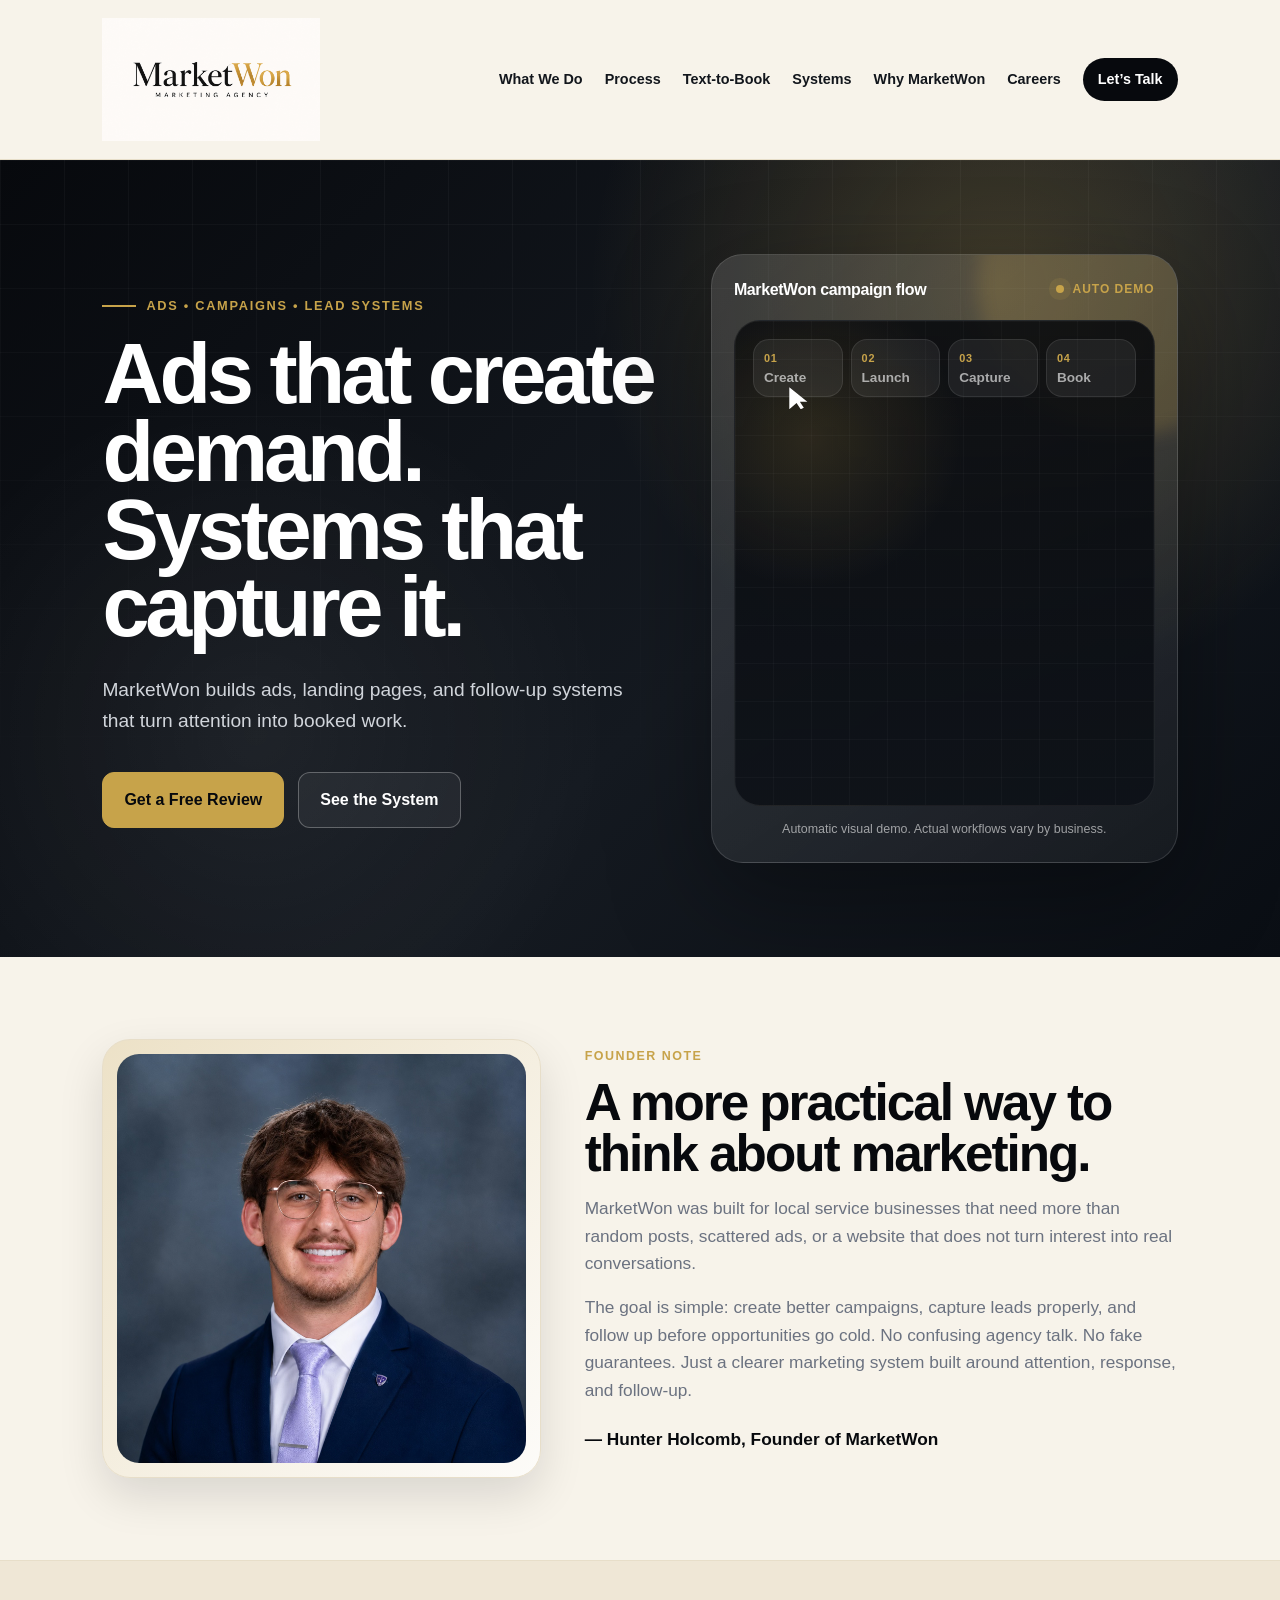
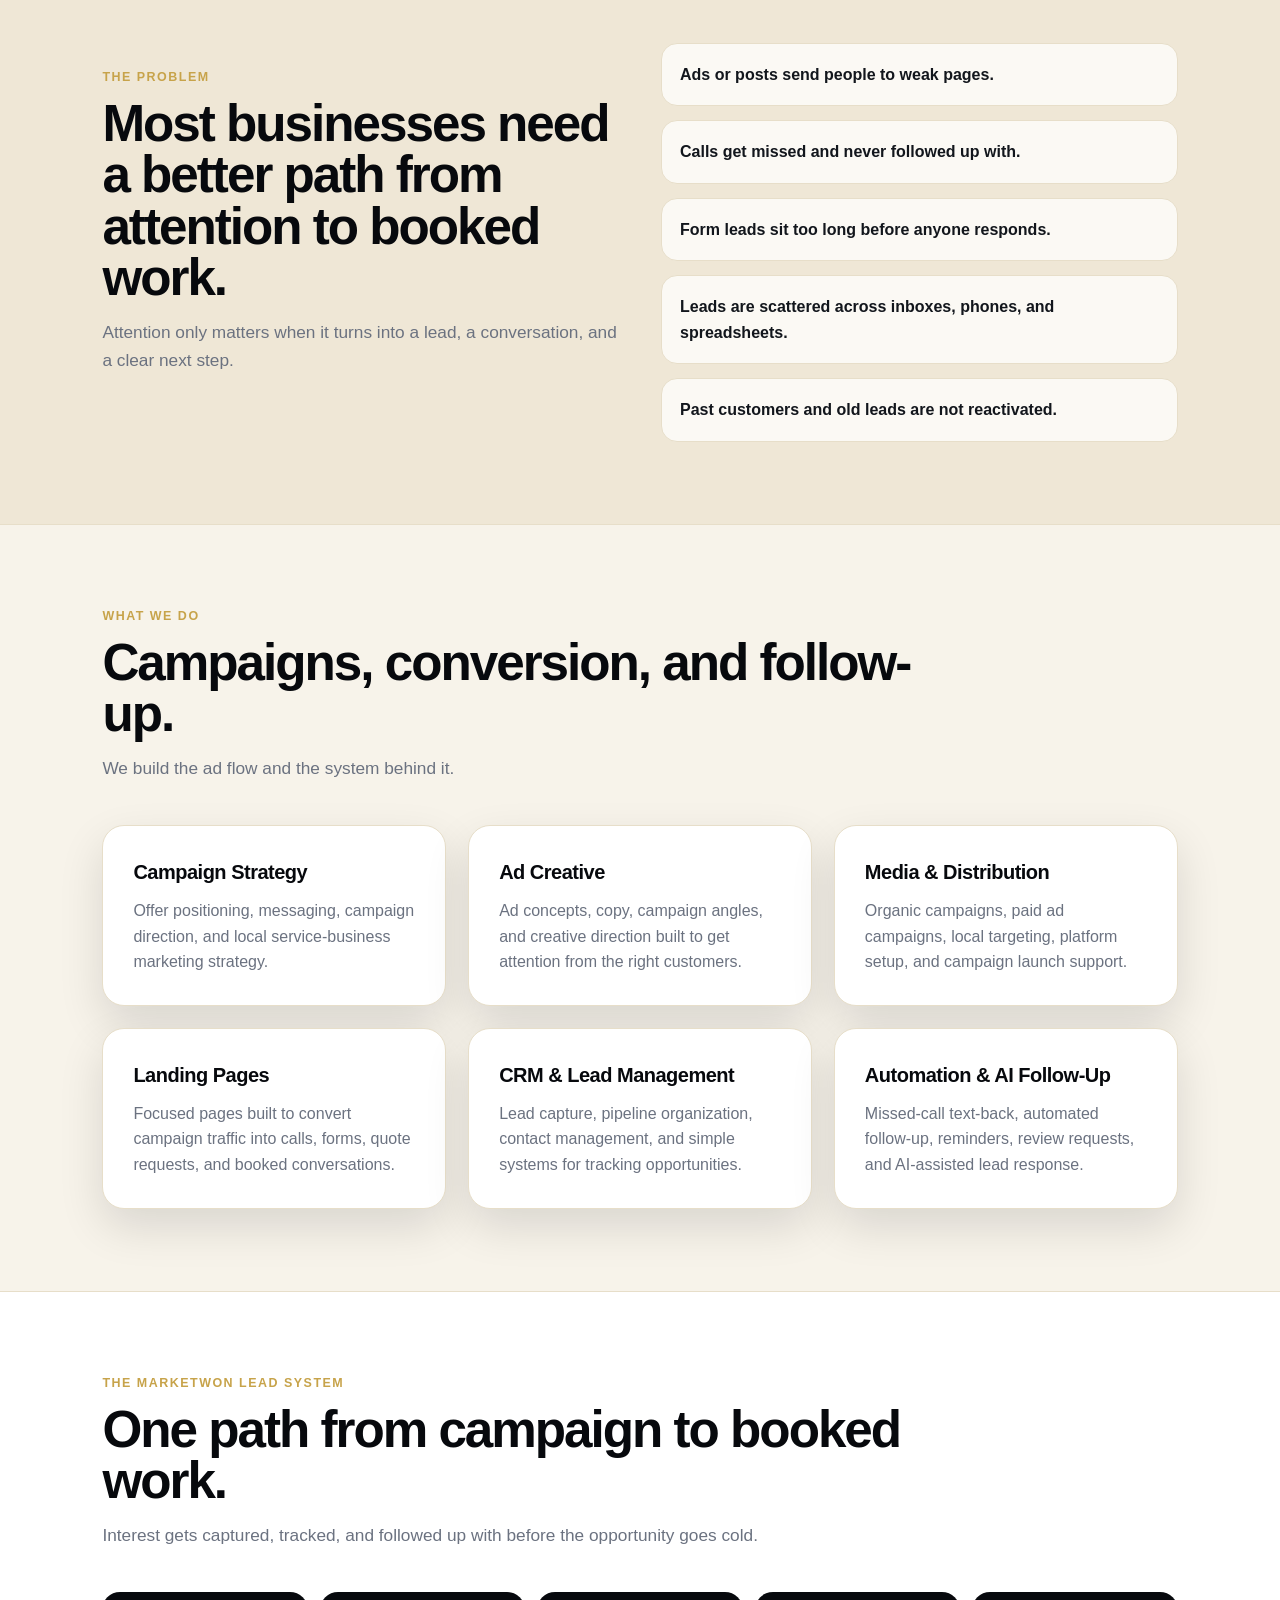
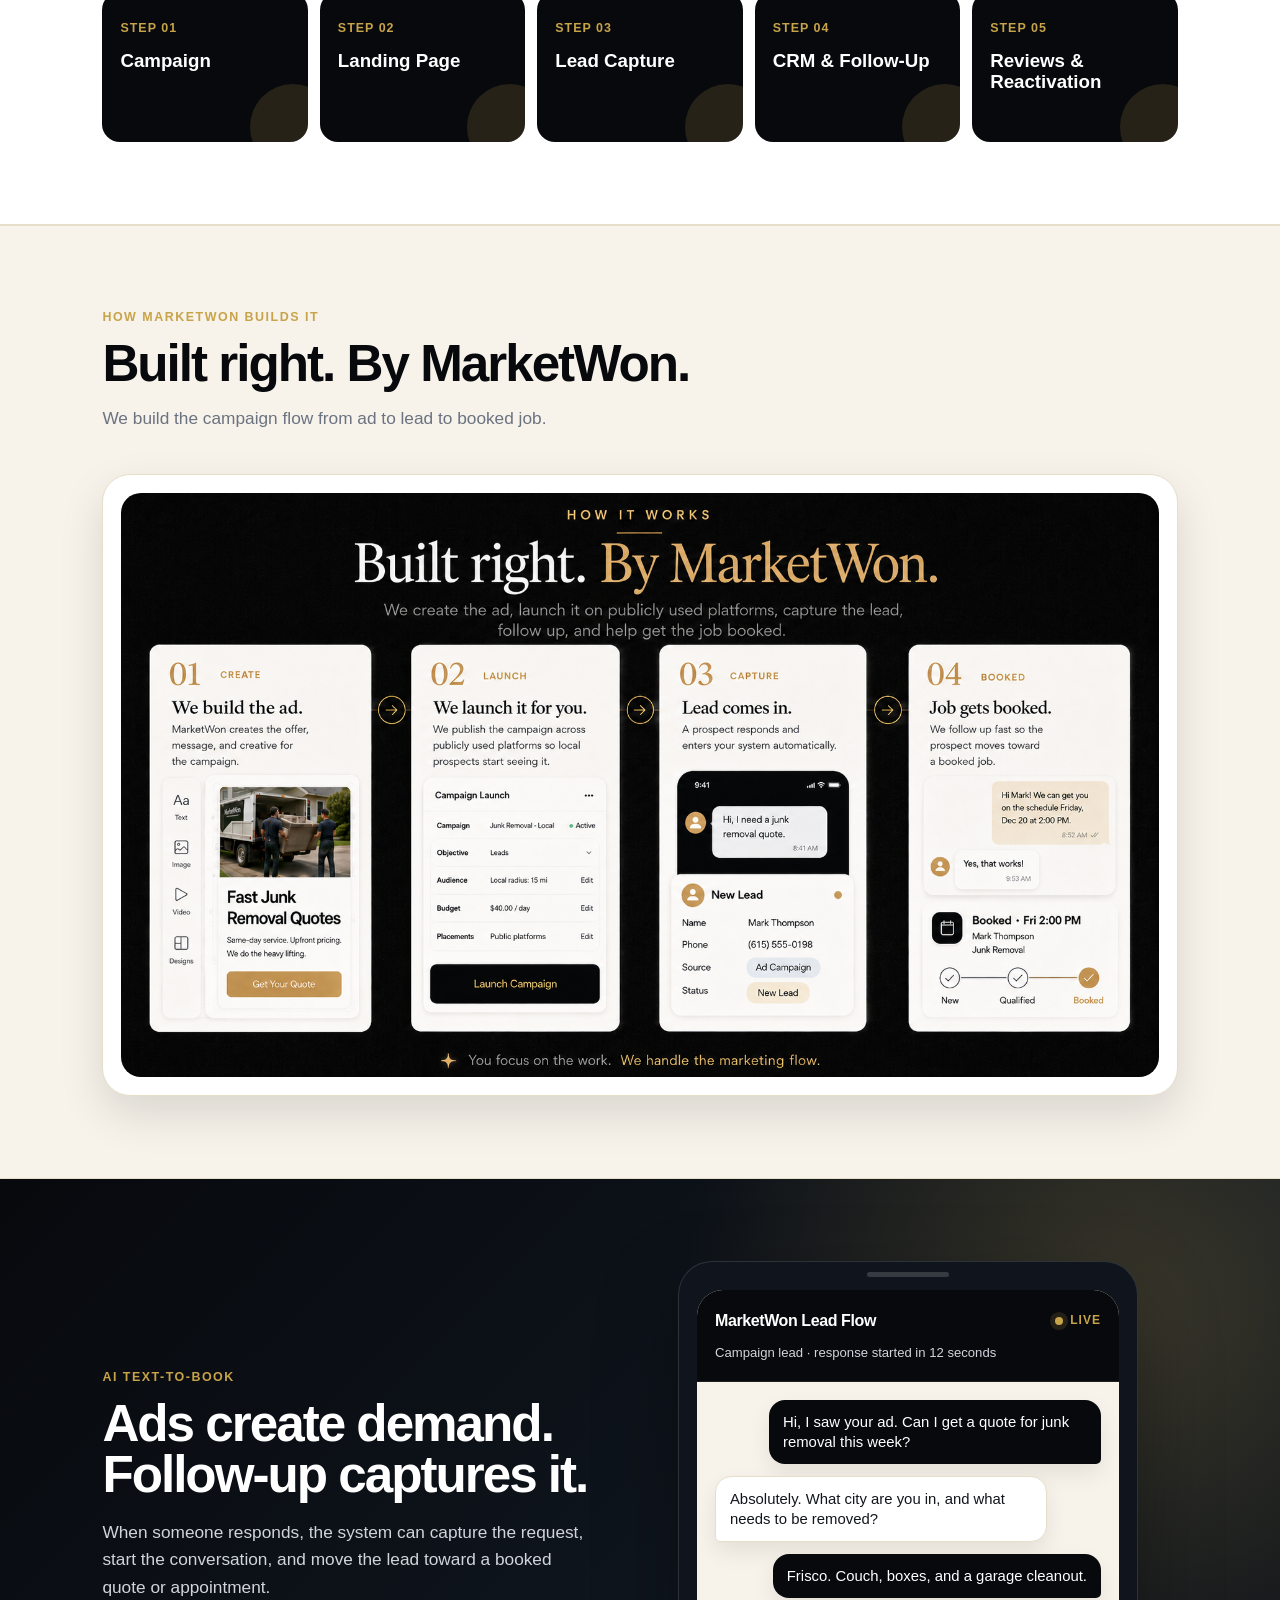
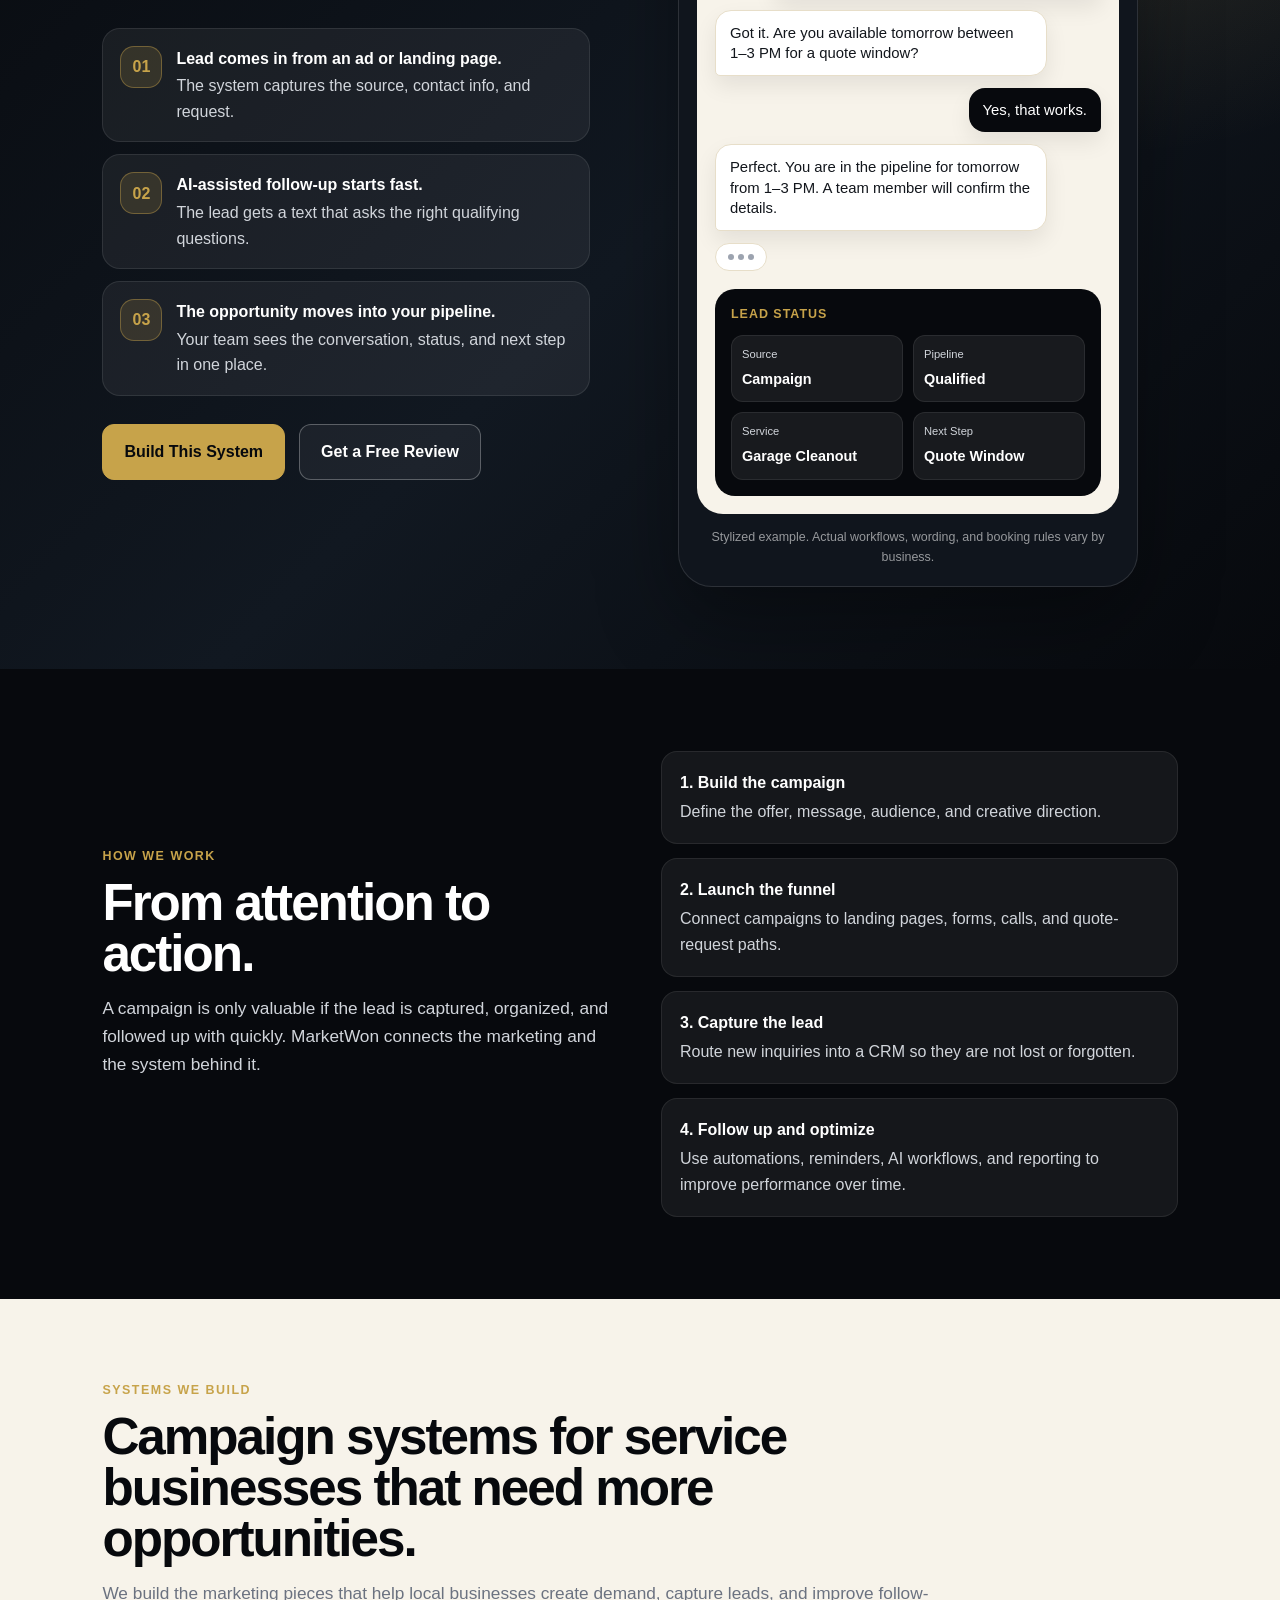
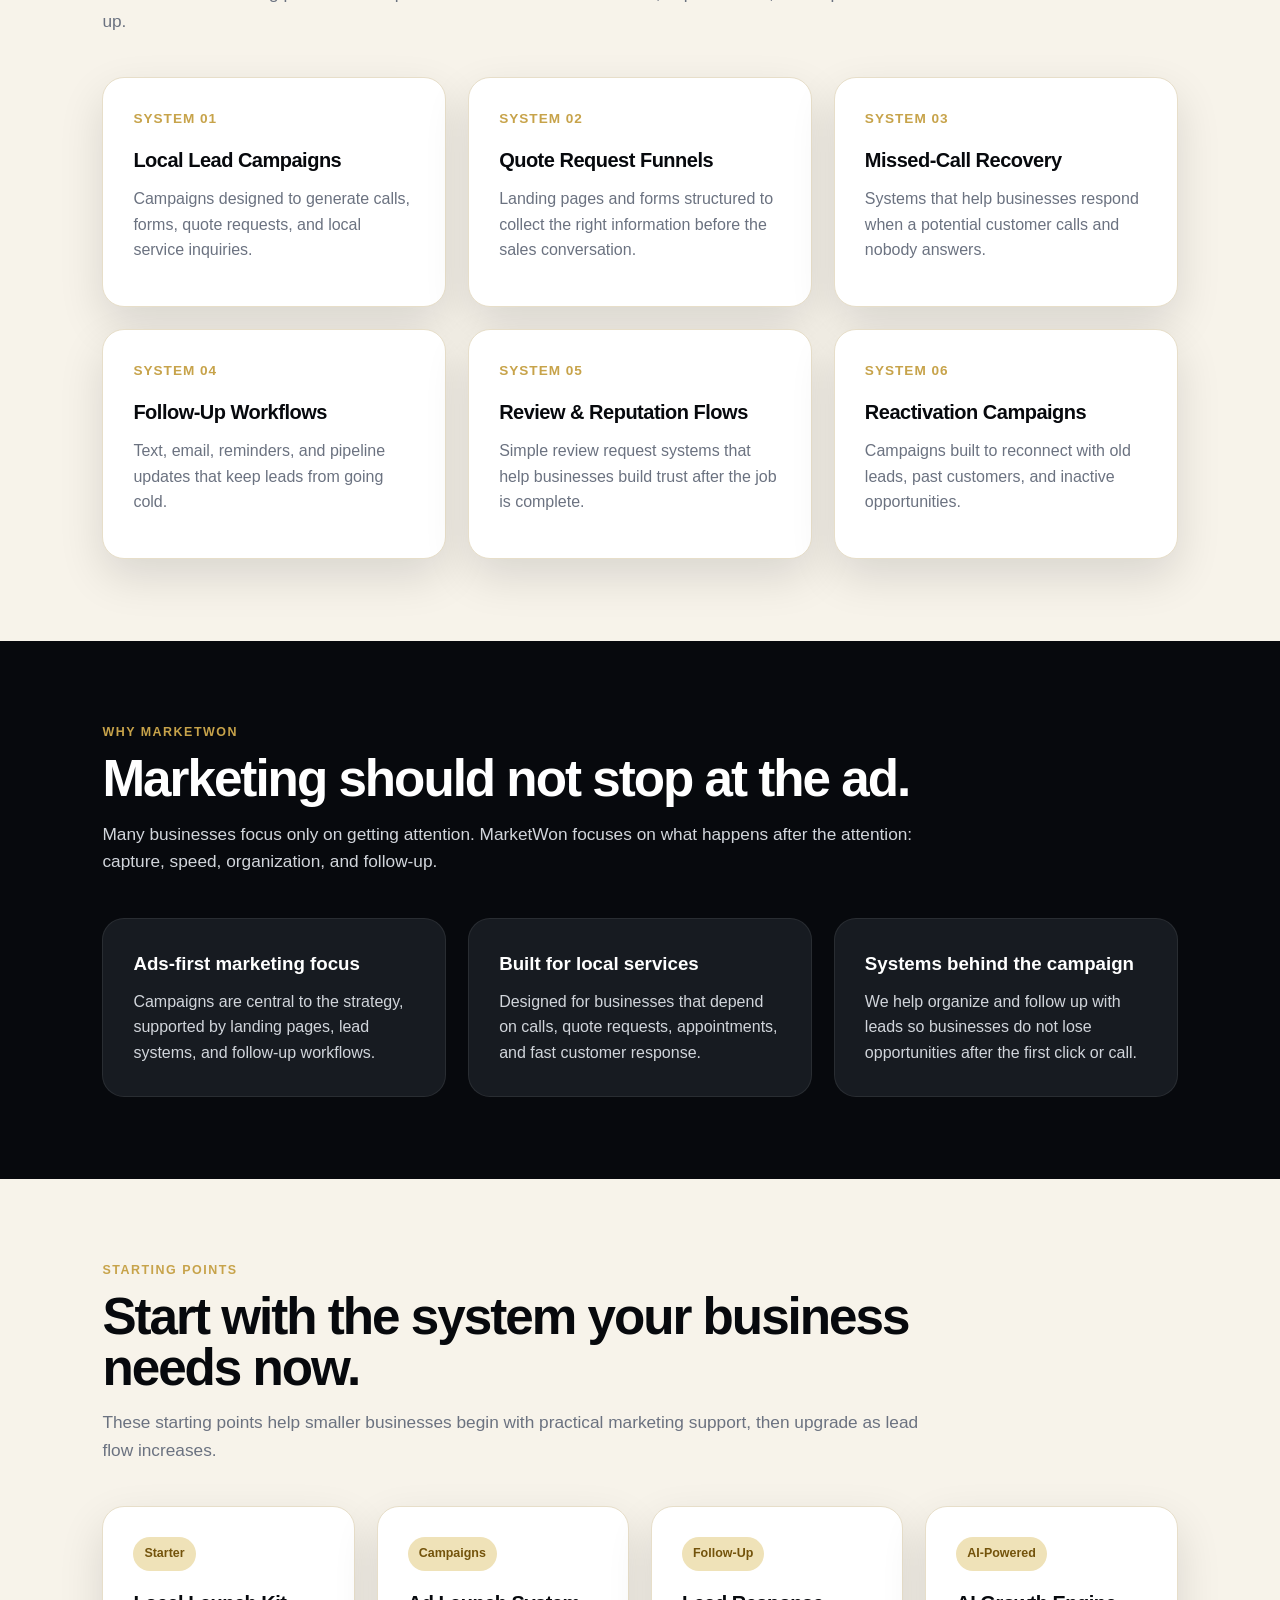
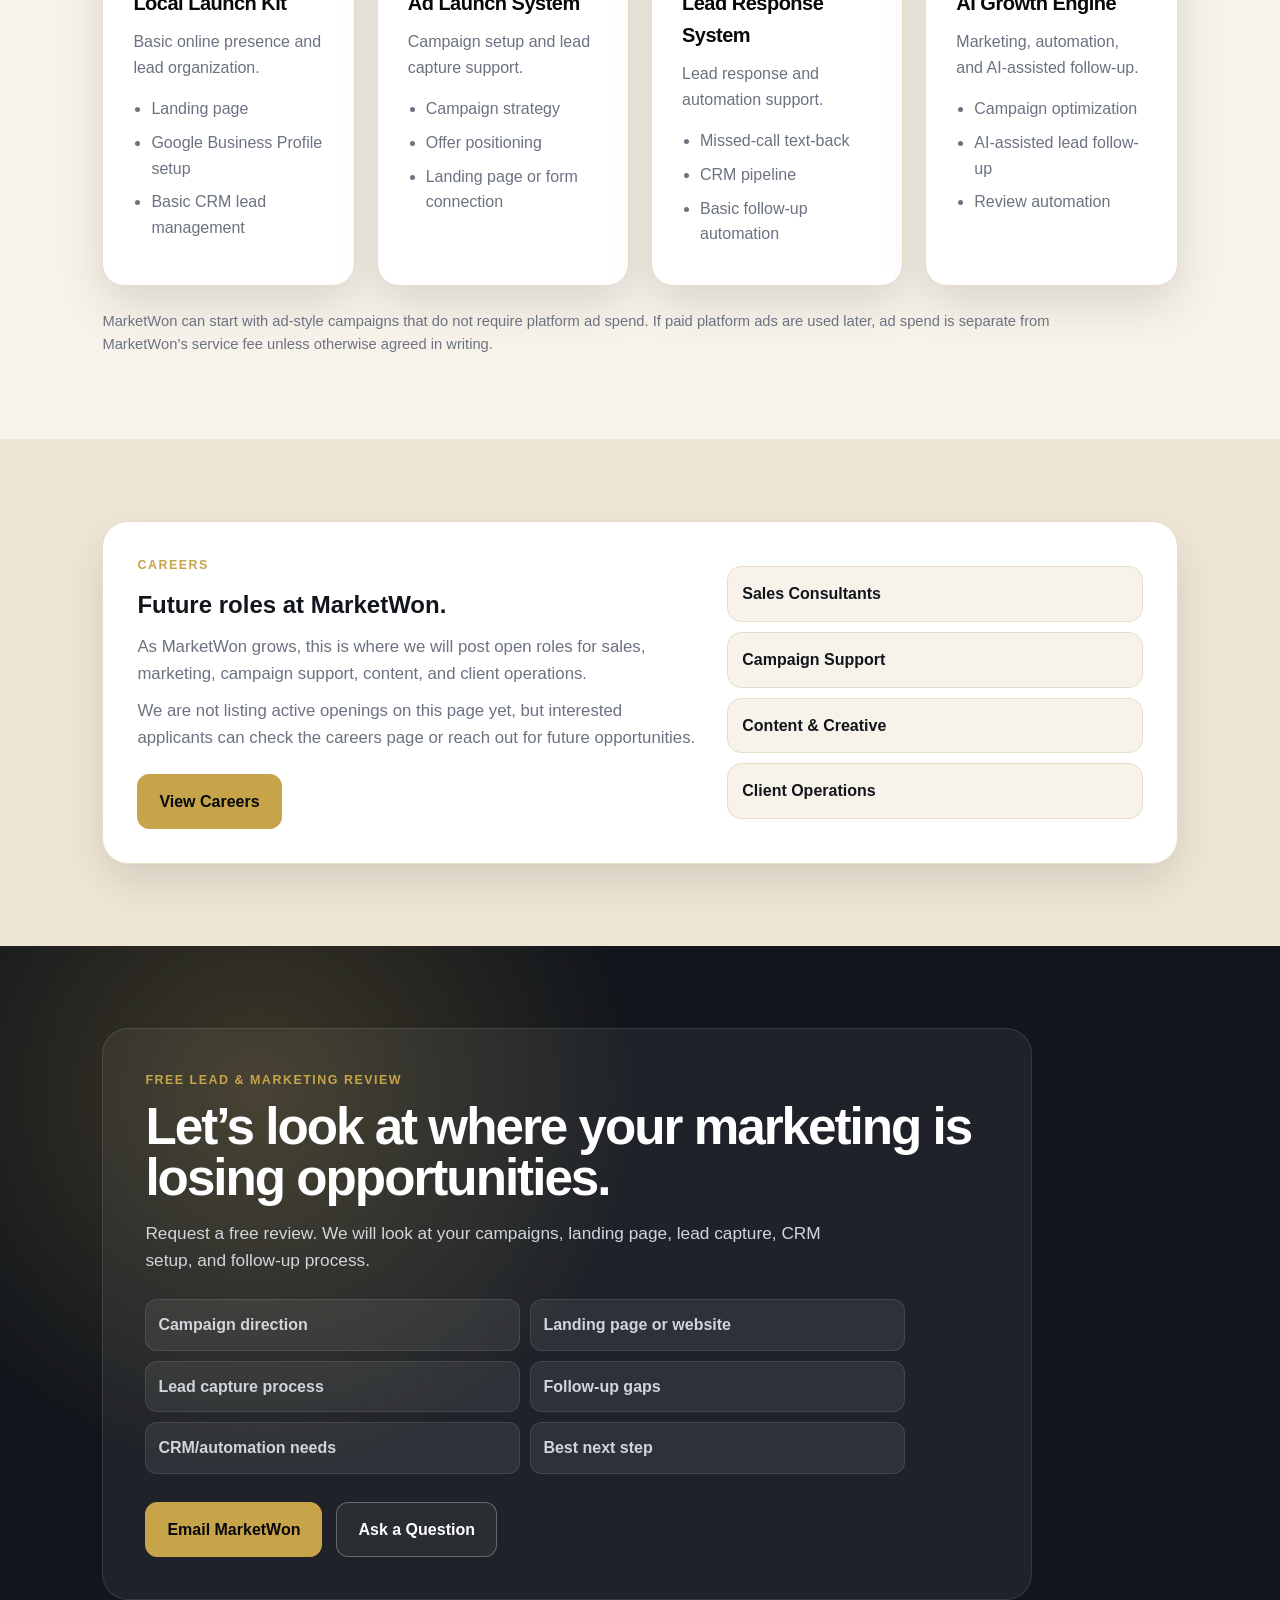
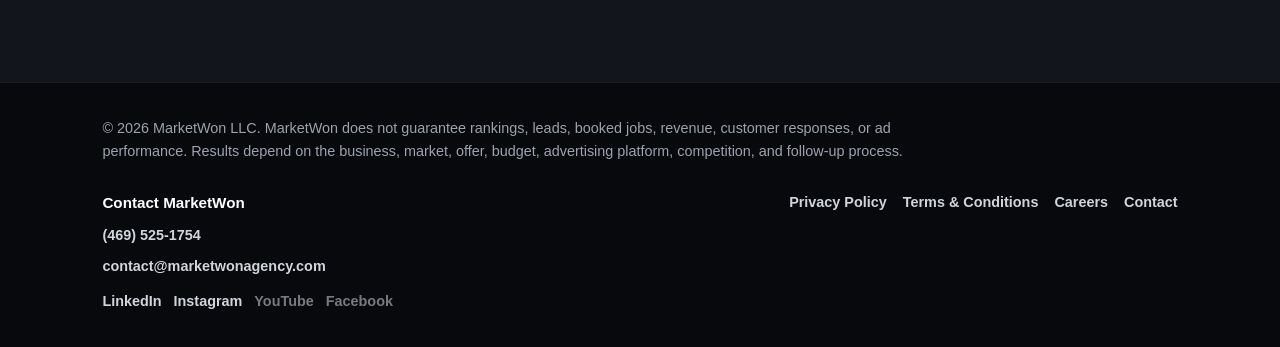
==== index.html @ 52019898 "Update favicon and logo image sources in index.html" ====
<!DOCTYPE html>
<html lang="en">
<head>
  <meta charset="UTF-8" />
  <meta name="viewport" content="width=device-width, initial-scale=1.0" />

  <title>MarketWon Agency | Ads, Marketing & Lead Systems</title>
  <meta name="description" content="MarketWon is a marketing company that helps local service businesses build ad campaigns, landing pages, CRM systems, and follow-up workflows that turn attention into real opportunities." />
  <link rel="icon" href="MarketWon%20MW%20Logo.png" type="image/png" />

  <style>
    :root {
      --black: #07090D;
      --charcoal: #12161C;
      --cream: #F7F3EA;
      --cream-deep: #EFE7D6;
      --white: #FFFFFF;
      --gold: #C7A34A;
      --gold-soft: #EFE2B8;
      --muted: #6B7280;
      --light-muted: #D1D5DB;
      --border: #E7DEC9;
      --card: #FFFFFF;
      --dark-card: #171B21;
      --shadow: rgba(7, 9, 13, 0.12);
    }

    * {
      box-sizing: border-box;
      margin: 0;
      padding: 0;
    }

    html {
      scroll-behavior: smooth;
    }

    body {
      font-family: Arial, Helvetica, sans-serif;
      background: var(--cream);
      color: var(--charcoal);
      line-height: 1.6;
    }

    img {
      max-width: 100%;
    }

    header {
      background: rgba(247, 243, 234, 0.96);
      border-bottom: 1px solid var(--border);
      padding: 18px 8%;
      display: flex;
      align-items: center;
      justify-content: space-between;
      position: sticky;
      top: 0;
      z-index: 50;
      backdrop-filter: blur(10px);
    }

    .brand {
      display: flex;
      align-items: center;
      gap: 12px;
      text-decoration: none;
      color: var(--black);
    }

    .site-logo {
      width: 218px;
      height: auto;
      display: block;
    }

    .brand-mark {
      width: 42px;
      height: 42px;
      border-radius: 14px;
      display: grid;
      place-items: center;
      background: var(--black);
      color: var(--gold);
      font-weight: 900;
      letter-spacing: -1px;
      border: 1px solid rgba(199, 163, 74, 0.55);
      box-shadow: 0 10px 24px rgba(7, 9, 13, 0.16);
    }

    .logo {
      font-size: 1.52rem;
      font-weight: 900;
      letter-spacing: -0.7px;
      color: var(--black);
      line-height: 1;
    }

    .logo span {
      color: var(--gold);
    }

    .brand-subline {
      display: block;
      color: var(--muted);
      font-size: 0.72rem;
      font-weight: 800;
      letter-spacing: 0.9px;
      text-transform: uppercase;
      margin-top: 4px;
    }

    nav {
      display: flex;
      align-items: center;
      gap: 22px;
      flex-wrap: wrap;
    }

    nav a {
      text-decoration: none;
      font-size: 0.9rem;
      font-weight: 800;
      color: var(--charcoal);
      transition: 0.2s ease;
    }

    nav a:hover {
      color: var(--gold);
    }

    .nav-cta {
      background: var(--black);
      color: var(--white);
      padding: 10px 15px;
      border-radius: 999px;
    }

    .nav-cta:hover {
      color: var(--black);
      background: var(--gold);
    }

    .hero {
      min-height: 88vh;
      padding: 94px 8%;
      display: flex;
      align-items: center;
      background:
        radial-gradient(circle at 78% 16%, rgba(199, 163, 74, 0.25), transparent 34%),
        radial-gradient(circle at 20% 72%, rgba(255, 255, 255, 0.06), transparent 30%),
        linear-gradient(135deg, #07090D 0%, #151A21 58%, #0A0E14 100%);
      color: var(--white);
      overflow: hidden;
      position: relative;
    }

    .hero::before {
      content: "";
      position: absolute;
      inset: 0;
      background-image:
        linear-gradient(rgba(255, 255, 255, 0.035) 1px, transparent 1px),
        linear-gradient(90deg, rgba(255, 255, 255, 0.035) 1px, transparent 1px);
      background-size: 64px 64px;
      mask-image: linear-gradient(to bottom, black, transparent 88%);
      pointer-events: none;
    }

    .hero-grid {
      width: 100%;
      display: grid;
      grid-template-columns: minmax(0, 0.92fr) minmax(430px, 0.78fr);
      gap: 58px;
      align-items: center;
      position: relative;
      z-index: 1;
    }

    .hero-inner {
      max-width: 860px;
    }

    .eyebrow {
      display: inline-flex;
      align-items: center;
      gap: 10px;
      color: var(--gold);
      font-size: 0.8rem;
      font-weight: 900;
      letter-spacing: 1.7px;
      text-transform: uppercase;
      margin-bottom: 20px;
    }

    .eyebrow::before {
      content: "";
      width: 34px;
      height: 2px;
      background: var(--gold);
      display: inline-block;
    }

    h1 {
      max-width: 880px;
      font-size: clamp(3rem, 6.6vw, 6.2rem);
      line-height: 0.92;
      letter-spacing: -4px;
      margin-bottom: 28px;
    }

    .hero p {
      max-width: 690px;
      color: var(--light-muted);
      font-size: 1.2rem;
      margin-bottom: 36px;
    }

    .hero-proof {
      display: flex;
      gap: 10px;
      flex-wrap: wrap;
      margin-top: 24px;
    }

    .proof-pill {
      border: 1px solid rgba(255, 255, 255, 0.13);
      background: rgba(255, 255, 255, 0.06);
      color: rgba(255, 255, 255, 0.82);
      border-radius: 999px;
      padding: 9px 12px;
      font-size: 0.82rem;
      font-weight: 800;
    }

    .buttons {
      display: flex;
      gap: 14px;
      flex-wrap: wrap;
    }

    .btn {
      display: inline-block;
      text-decoration: none;
      font-weight: 900;
      padding: 14px 21px;
      border-radius: 12px;
      transition: 0.2s ease;
    }

    .btn:hover {
      transform: translateY(-2px);
    }

    .btn-primary {
      background: var(--gold);
      color: var(--black);
      border: 1px solid var(--gold);
    }

    .btn-secondary {
      color: var(--white);
      border: 1px solid rgba(255, 255, 255, 0.28);
      background: rgba(255, 255, 255, 0.05);
    }

    .btn-dark {
      background: var(--black);
      color: var(--white);
      border: 1px solid var(--black);
    }

    .hero-visual {
      width: min(100%, 560px);
      justify-self: end;
      position: relative;
    }

    .campaign-video {
      position: relative;
      width: 100%;
      border-radius: 32px;
      padding: 22px;
      background: linear-gradient(145deg, rgba(255, 255, 255, 0.13), rgba(255, 255, 255, 0.045));
      border: 1px solid rgba(255, 255, 255, 0.13);
      box-shadow: 0 34px 100px rgba(0, 0, 0, 0.34);
      overflow: hidden;
    }

    .campaign-video::before {
      content: "";
      position: absolute;
      width: 310px;
      height: 310px;
      border-radius: 50%;
      background: rgba(199, 163, 74, 0.19);
      filter: blur(9px);
      top: -130px;
      right: -110px;
      animation: floatGlow 8s ease-in-out infinite alternate;
    }

    .campaign-topbar {
      position: relative;
      z-index: 2;
      display: flex;
      justify-content: space-between;
      align-items: center;
      margin-bottom: 18px;
    }

    .campaign-label {
      color: var(--white);
      font-weight: 900;
      letter-spacing: -0.4px;
    }

    .campaign-live {
      display: inline-flex;
      align-items: center;
      gap: 8px;
      color: var(--gold);
      font-size: 0.75rem;
      font-weight: 900;
      text-transform: uppercase;
      letter-spacing: 1px;
    }

    .campaign-live::before {
      content: "";
      width: 8px;
      height: 8px;
      border-radius: 50%;
      background: var(--gold);
      box-shadow: 0 0 0 7px rgba(199, 163, 74, 0.12);
      animation: pulseDot 1.6s ease-in-out infinite;
    }

    .campaign-stage {
      position: relative;
      z-index: 2;
      min-height: 486px;
      border-radius: 26px;
      background:
        radial-gradient(circle at 18% 24%, rgba(199, 163, 74, 0.16), transparent 30%),
        linear-gradient(180deg, rgba(7, 9, 13, 0.88), rgba(14, 18, 24, 0.94));
      border: 1px solid rgba(255, 255, 255, 0.08);
      overflow: hidden;
      padding: 18px;
    }

    .stage-grid {
      position: absolute;
      inset: 0;
      background-image:
        linear-gradient(rgba(255, 255, 255, 0.035) 1px, transparent 1px),
        linear-gradient(90deg, rgba(255, 255, 255, 0.035) 1px, transparent 1px);
      background-size: 38px 38px;
      opacity: 0.8;
      pointer-events: none;
    }

    .step-track {
      position: relative;
      z-index: 3;
      display: grid;
      grid-template-columns: repeat(4, 1fr);
      gap: 8px;
      margin-bottom: 18px;
    }

    .step-tab {
      min-height: 58px;
      border-radius: 16px;
      padding: 10px;
      background: rgba(255, 255, 255, 0.065);
      border: 1px solid rgba(255, 255, 255, 0.09);
      color: rgba(255, 255, 255, 0.62);
      overflow: hidden;
      position: relative;
      transition: 0.2s ease;
    }

    .step-tab::before {
      content: "";
      position: absolute;
      inset: 0;
      background: linear-gradient(135deg, rgba(199, 163, 74, 0.22), rgba(255, 255, 255, 0));
      opacity: 0;
    }

    .step-tab span {
      display: block;
      color: var(--gold);
      font-size: 0.68rem;
      font-weight: 900;
      letter-spacing: 0.8px;
      text-transform: uppercase;
      margin-bottom: 3px;
      position: relative;
      z-index: 1;
    }

    .step-tab strong {
      display: block;
      color: inherit;
      font-size: 0.85rem;
      line-height: 1.1;
      position: relative;
      z-index: 1;
    }

    .step-tab:nth-child(1) { animation: tabOne 12s linear infinite; }
    .step-tab:nth-child(2) { animation: tabTwo 12s linear infinite; }
    .step-tab:nth-child(3) { animation: tabThree 12s linear infinite; }
    .step-tab:nth-child(4) { animation: tabFour 12s linear infinite; }
    .step-tab:nth-child(1)::before { animation: tabGlowOne 12s linear infinite; }
    .step-tab:nth-child(2)::before { animation: tabGlowTwo 12s linear infinite; }
    .step-tab:nth-child(3)::before { animation: tabGlowThree 12s linear infinite; }
    .step-tab:nth-child(4)::before { animation: tabGlowFour 12s linear infinite; }

    .scene-stack {
      position: relative;
      z-index: 2;
      height: 350px;
    }

    .demo-scene {
      position: absolute;
      inset: 0;
      border-radius: 22px;
      background: rgba(255, 255, 255, 0.055);
      border: 1px solid rgba(255, 255, 255, 0.09);
      padding: 18px;
      opacity: 0;
      transform: translateY(12px) scale(0.985);
      overflow: hidden;
    }

    .demo-scene h3 {
      color: var(--white);
      font-size: 1.15rem;
      line-height: 1.1;
      margin-bottom: 6px;
    }

    .demo-scene p {
      color: var(--light-muted);
      font-size: 0.84rem;
      line-height: 1.35;
      max-width: 360px;
      margin-bottom: 16px;
    }

    .demo-scene:nth-child(1) { animation: sceneOne 12s linear infinite; }
    .demo-scene:nth-child(2) { animation: sceneTwo 12s linear infinite; }
    .demo-scene:nth-child(3) { animation: sceneThree 12s linear infinite; }
    .demo-scene:nth-child(4) { animation: sceneFour 12s linear infinite; }

    .ad-editor {
      display: grid;
      grid-template-columns: 0.76fr 1fr;
      gap: 14px;
      align-items: stretch;
    }

    .editor-tools {
      display: grid;
      gap: 9px;
    }

    .tool-line,
    .dash-line {
      height: 42px;
      border-radius: 12px;
      background: rgba(255, 255, 255, 0.08);
      border: 1px solid rgba(255, 255, 255, 0.08);
      position: relative;
      overflow: hidden;
    }

    .tool-line::after,
    .dash-line::after {
      content: "";
      position: absolute;
      height: 100%;
      width: 42%;
      left: -42%;
      top: 0;
      background: linear-gradient(90deg, transparent, rgba(199, 163, 74, 0.32), transparent);
      animation: shimmer 2.2s ease-in-out infinite;
    }

    .mini-ad {
      background: var(--cream);
      color: var(--charcoal);
      border-radius: 18px;
      padding: 14px;
      box-shadow: 0 18px 50px rgba(0, 0, 0, 0.28);
    }

    .mini-ad-image {
      height: 104px;
      border-radius: 14px;
      background:
        linear-gradient(135deg, rgba(199, 163, 74, 0.7), rgba(7, 9, 13, 0.9)),
        repeating-linear-gradient(45deg, rgba(255,255,255,0.18) 0 10px, transparent 10px 20px);
      display: grid;
      place-items: center;
      color: var(--white);
      font-weight: 900;
      text-align: center;
      line-height: 1.1;
      margin-bottom: 12px;
    }

    .mini-ad strong {
      color: var(--black);
      display: block;
      line-height: 1.1;
      margin-bottom: 6px;
    }

    .mini-ad span {
      color: var(--muted);
      display: block;
      font-size: 0.76rem;
      margin-bottom: 10px;
    }

    .mini-ad-button {
      background: var(--black);
      color: var(--white);
      border-radius: 10px;
      padding: 9px 10px;
      text-align: center;
      font-size: 0.78rem;
      font-weight: 900;
    }

    .launch-dashboard {
      display: grid;
      gap: 12px;
    }

    .dash-card {
      background: rgba(255, 255, 255, 0.08);
      border: 1px solid rgba(255, 255, 255, 0.1);
      border-radius: 18px;
      padding: 14px;
    }

    .dash-row {
      display: flex;
      justify-content: space-between;
      gap: 14px;
      color: rgba(255, 255, 255, 0.8);
      font-size: 0.82rem;
      padding: 9px 0;
      border-bottom: 1px solid rgba(255, 255, 255, 0.08);
    }

    .dash-row:last-child {
      border-bottom: 0;
    }

    .dash-row b {
      color: var(--gold);
    }

    .launch-button {
      background: var(--gold);
      color: var(--black);
      border-radius: 14px;
      padding: 13px;
      text-align: center;
      font-weight: 900;
      animation: launchButtonPulse 1.8s ease-in-out infinite;
    }

    .lead-view {
      display: grid;
      grid-template-columns: 0.95fr 1.05fr;
      gap: 14px;
      align-items: start;
    }

    .phone-card {
      background: #090D13;
      border: 1px solid rgba(255, 255, 255, 0.1);
      border-radius: 24px;
      padding: 14px;
      min-height: 206px;
      box-shadow: 0 18px 50px rgba(0, 0, 0, 0.28);
    }

    .phone-top {
      height: 18px;
      display: flex;
      justify-content: space-between;
      color: rgba(255,255,255,0.55);
      font-size: 0.68rem;
      margin-bottom: 18px;
    }

    .message-bubble {
      background: var(--white);
      color: var(--black);
      border-radius: 16px 16px 16px 4px;
      padding: 12px;
      font-size: 0.86rem;
      line-height: 1.25;
    }

    .lead-card {
      background: rgba(247, 243, 234, 0.1);
      border: 1px solid rgba(199, 163, 74, 0.28);
      border-radius: 20px;
      padding: 16px;
    }

    .lead-card small,
    .calendar-card small {
      color: var(--gold);
      display: block;
      font-size: 0.72rem;
      font-weight: 900;
      letter-spacing: 0.8px;
      text-transform: uppercase;
      margin-bottom: 7px;
    }

    .lead-card strong,
    .calendar-card strong {
      color: var(--white);
      display: block;
      margin-bottom: 12px;
    }

    .lead-meta {
      display: grid;
      gap: 8px;
      color: var(--light-muted);
      font-size: 0.8rem;
    }

    .lead-meta span {
      display: flex;
      justify-content: space-between;
      gap: 12px;
      border-bottom: 1px solid rgba(255,255,255,0.08);
      padding-bottom: 7px;
    }

    .booked-view {
      display: grid;
      grid-template-columns: 1fr 1fr;
      gap: 14px;
      align-items: stretch;
    }

    .text-thread,
    .calendar-card {
      background: rgba(255, 255, 255, 0.08);
      border: 1px solid rgba(255, 255, 255, 0.1);
      border-radius: 20px;
      padding: 14px;
    }

    .reply {
      background: var(--white);
      color: var(--black);
      border-radius: 14px;
      padding: 10px;
      font-size: 0.78rem;
      margin-bottom: 10px;
    }

    .reply.gold {
      background: rgba(199, 163, 74, 0.92);
      color: var(--black);
      font-weight: 800;
    }

    .calendar-chip {
      background: var(--gold);
      color: var(--black);
      border-radius: 14px;
      padding: 13px;
      display: grid;
      grid-template-columns: 52px 1fr;
      gap: 12px;
      align-items: center;
      font-weight: 900;
    }

    .calendar-chip span {
      display: block;
      font-size: 0.68rem;
      text-transform: uppercase;
    }

    .calendar-chip b {
      display: block;
      font-size: 1.7rem;
      line-height: 1;
    }

    .auto-cursor {
      position: absolute;
      width: 22px;
      height: 22px;
      left: 13%;
      top: 66px;
      clip-path: polygon(0 0, 0 100%, 33% 72%, 52% 100%, 66% 93%, 48% 66%, 82% 66%);
      background: var(--white);
      box-shadow: 0 8px 20px rgba(0, 0, 0, 0.24);
      animation: cursorTabs 12s linear infinite;
      z-index: 5;
    }

    .auto-cursor::after {
      content: "";
      position: absolute;
      width: 34px;
      height: 34px;
      left: -9px;
      top: -9px;
      border-radius: 50%;
      border: 1px solid rgba(199, 163, 74, 0.75);
      animation: clickRing 3s ease-out infinite;
    }

    .video-caption {
      position: relative;
      z-index: 2;
      color: rgba(255, 255, 255, 0.58);
      font-size: 0.78rem;
      margin-top: 14px;
      text-align: center;
    }

    @keyframes floatGlow {
      0% { transform: translate3d(0, 0, 0) scale(1); }
      100% { transform: translate3d(-28px, 38px, 0) scale(1.12); }
    }

    @keyframes pulseDot {
      0%, 100% { transform: scale(1); opacity: 1; }
      50% { transform: scale(0.72); opacity: 0.65; }
    }

    @keyframes shimmer {
      0% { transform: translateX(0); }
      100% { transform: translateX(340%); }
    }

    @keyframes launchButtonPulse {
      0%, 100% { transform: translateY(0); box-shadow: 0 0 0 rgba(199, 163, 74, 0); }
      50% { transform: translateY(-2px); box-shadow: 0 0 0 8px rgba(199, 163, 74, 0.1); }
    }

    @keyframes sceneOne {
      0%, 23% { opacity: 1; transform: translateY(0) scale(1); }
      26%, 100% { opacity: 0; transform: translateY(12px) scale(0.985); }
    }

    @keyframes sceneTwo {
      0%, 24% { opacity: 0; transform: translateY(12px) scale(0.985); }
      27%, 48% { opacity: 1; transform: translateY(0) scale(1); }
      51%, 100% { opacity: 0; transform: translateY(12px) scale(0.985); }
    }

    @keyframes sceneThree {
      0%, 49% { opacity: 0; transform: translateY(12px) scale(0.985); }
      52%, 73% { opacity: 1; transform: translateY(0) scale(1); }
      76%, 100% { opacity: 0; transform: translateY(12px) scale(0.985); }
    }

    @keyframes sceneFour {
      0%, 74% { opacity: 0; transform: translateY(12px) scale(0.985); }
      77%, 100% { opacity: 1; transform: translateY(0) scale(1); }
    }

    @keyframes tabOne {
      0%, 23% { color: var(--white); border-color: rgba(199, 163, 74, 0.62); background: rgba(199, 163, 74, 0.12); }
      26%, 100% { color: rgba(255, 255, 255, 0.62); }
    }

    @keyframes tabTwo {
      0%, 24%, 51%, 100% { color: rgba(255, 255, 255, 0.62); }
      27%, 48% { color: var(--white); border-color: rgba(199, 163, 74, 0.62); background: rgba(199, 163, 74, 0.12); }
    }

    @keyframes tabThree {
      0%, 49%, 76%, 100% { color: rgba(255, 255, 255, 0.62); }
      52%, 73% { color: var(--white); border-color: rgba(199, 163, 74, 0.62); background: rgba(199, 163, 74, 0.12); }
    }

    @keyframes tabFour {
      0%, 74% { color: rgba(255, 255, 255, 0.62); }
      77%, 100% { color: var(--white); border-color: rgba(199, 163, 74, 0.62); background: rgba(199, 163, 74, 0.12); }
    }

    @keyframes tabGlowOne {
      0%, 23% { opacity: 1; }
      26%, 100% { opacity: 0; }
    }

    @keyframes tabGlowTwo {
      0%, 24%, 51%, 100% { opacity: 0; }
      27%, 48% { opacity: 1; }
    }

    @keyframes tabGlowThree {
      0%, 49%, 76%, 100% { opacity: 0; }
      52%, 73% { opacity: 1; }
    }

    @keyframes tabGlowFour {
      0%, 74% { opacity: 0; }
      77%, 100% { opacity: 1; }
    }

    @keyframes cursorTabs {
      0%, 12% { left: 12%; top: 67px; opacity: 1; }
      25%, 37% { left: 36%; top: 67px; opacity: 1; }
      50%, 62% { left: 60%; top: 67px; opacity: 1; }
      75%, 92% { left: 84%; top: 67px; opacity: 1; }
      100% { left: 12%; top: 67px; opacity: 1; }
    }

    @keyframes clickRing {
      0%, 72%, 100% { transform: scale(0.75); opacity: 0; }
      8% { transform: scale(1); opacity: 1; }
      22% { transform: scale(1.55); opacity: 0; }
    }

    .process-visual-section {
      background: var(--cream);
      border-top: 1px solid var(--border);
      border-bottom: 1px solid var(--border);
    }

    .process-visual-card {
      background: var(--white);
      border: 1px solid var(--border);
      border-radius: 28px;
      padding: 18px;
      box-shadow: 0 18px 45px var(--shadow);
      overflow: hidden;
    }

    .process-visual-card img {
      display: block;
      width: 100%;
      border-radius: 20px;
    }

    section {
      padding: 82px 8%;
    }

    .section-header {
      max-width: 840px;
      margin-bottom: 42px;
    }

    .section-label {
      color: var(--gold);
      text-transform: uppercase;
      font-size: 0.78rem;
      font-weight: 900;
      letter-spacing: 1.5px;
      margin-bottom: 10px;
    }

    .section-header h2,
    .founder-copy h2,
    .contact-box h2 {
      color: var(--black);
      font-size: clamp(2.1rem, 4vw, 3.5rem);
      line-height: 1;
      letter-spacing: -2px;
      margin-bottom: 16px;
    }

    .section-header p {
      color: var(--muted);
      font-size: 1.08rem;
    }

    .grid-3 {
      display: grid;
      grid-template-columns: repeat(3, 1fr);
      gap: 22px;
    }

    .grid-4 {
      display: grid;
      grid-template-columns: repeat(4, 1fr);
      gap: 22px;
    }

    .card {
      background: var(--card);
      border: 1px solid var(--border);
      border-radius: 22px;
      padding: 30px;
      box-shadow: 0 18px 45px var(--shadow);
      transition: 0.2s ease;
    }

    .card:hover {
      transform: translateY(-4px);
      box-shadow: 0 24px 55px rgba(7, 9, 13, 0.16);
    }

    .card h3 {
      color: var(--black);
      font-size: 1.25rem;
      margin-bottom: 10px;
      letter-spacing: -0.5px;
    }

    .card p {
      color: var(--muted);
    }

    .founder-note {
      background: var(--cream);
    }

    .founder-grid {
      display: grid;
      grid-template-columns: 0.85fr 1.15fr;
      gap: 44px;
      align-items: center;
    }

    .founder-image-wrap {
      background:
        linear-gradient(135deg, rgba(199, 163, 74, 0.22), rgba(255, 255, 255, 0.7));
      border: 1px solid var(--border);
      border-radius: 28px;
      padding: 14px;
      box-shadow: 0 18px 45px var(--shadow);
    }

    .founder-image {
      width: 100%;
      display: block;
      border-radius: 22px;
    }

    .founder-copy {
      max-width: 780px;
    }

    .founder-copy p {
      color: var(--muted);
      font-size: 1.08rem;
      margin-bottom: 16px;
    }

    .founder-signature {
      color: var(--black) !important;
      font-weight: 900;
      margin-top: 22px;
    }

    .problem {
      background: var(--cream-deep);
      border-top: 1px solid var(--border);
      border-bottom: 1px solid var(--border);
    }

    .problem-list {
      display: grid;
      gap: 14px;
    }

    .problem-item {
      background: rgba(255, 255, 255, 0.74);
      border: 1px solid var(--border);
      border-radius: 16px;
      padding: 18px;
      font-weight: 800;
      color: var(--charcoal);
    }

    .dark-section {
      background: var(--black);
      color: var(--white);
    }

    .dark-section .section-header h2 {
      color: var(--white);
    }

    .dark-section .section-header p {
      color: var(--light-muted);
    }

    .dark-card {
      background: var(--dark-card);
      border: 1px solid rgba(255, 255, 255, 0.08);
      border-radius: 22px;
      padding: 30px;
      transition: 0.2s ease;
    }

    .dark-card:hover {
      transform: translateY(-4px);
      border-color: rgba(199, 163, 74, 0.32);
    }

    .dark-card h3 {
      color: var(--white);
      margin-bottom: 10px;
    }

    .dark-card p {
      color: var(--light-muted);
    }

    .split {
      display: grid;
      grid-template-columns: 1fr 1fr;
      gap: 42px;
      align-items: center;
    }

    .feature-list {
      display: grid;
      gap: 14px;
    }

    .feature {
      background: rgba(255, 255, 255, 0.06);
      border: 1px solid rgba(255, 255, 255, 0.08);
      border-radius: 16px;
      padding: 18px;
    }

    .feature strong {
      display: block;
      margin-bottom: 4px;
      color: var(--white);
    }

    .feature span {
      color: var(--light-muted);
    }

    .lead-system {
      background: var(--white);
      border-top: 1px solid var(--border);
      border-bottom: 1px solid var(--border);
    }

    .pathway {
      display: grid;
      grid-template-columns: repeat(5, 1fr);
      gap: 12px;
      margin-top: 16px;
    }

    .path-step {
      background: var(--black);
      color: var(--white);
      border-radius: 18px;
      padding: 22px 18px;
      min-height: 150px;
      position: relative;
      overflow: hidden;
    }

    .path-step::after {
      content: "";
      position: absolute;
      width: 86px;
      height: 86px;
      border-radius: 50%;
      background: rgba(199, 163, 74, 0.16);
      right: -28px;
      bottom: -28px;
    }

    .path-step span {
      color: var(--gold);
      font-size: 0.78rem;
      font-weight: 900;
      text-transform: uppercase;
      letter-spacing: 1px;
    }

    .path-step h3 {
      margin-top: 12px;
      line-height: 1.1;
      position: relative;
      z-index: 1;
    }



    .ai-booking {
      background:
        radial-gradient(circle at 88% 12%, rgba(199, 163, 74, 0.22), transparent 30%),
        linear-gradient(135deg, #07090D 0%, #111821 55%, #07090D 100%);
      color: var(--white);
      position: relative;
      overflow: hidden;
    }

    .ai-booking-grid {
      display: grid;
      grid-template-columns: 0.95fr 1.05fr;
      gap: 48px;
      align-items: center;
    }

    .ai-booking h2 {
      color: var(--white);
      font-size: clamp(2.2rem, 4vw, 3.7rem);
      line-height: 1;
      letter-spacing: -2px;
      margin-bottom: 18px;
      max-width: 760px;
    }

    .ai-booking p {
      color: var(--light-muted);
      font-size: 1.08rem;
      max-width: 720px;
      margin-bottom: 22px;
    }

    .booking-steps {
      display: grid;
      gap: 12px;
      margin: 26px 0 28px;
      max-width: 720px;
    }

    .booking-step {
      display: grid;
      grid-template-columns: 42px 1fr;
      gap: 14px;
      align-items: start;
      background: rgba(255, 255, 255, 0.06);
      border: 1px solid rgba(255, 255, 255, 0.09);
      border-radius: 18px;
      padding: 17px;
    }

    .booking-step-number {
      width: 42px;
      height: 42px;
      border-radius: 14px;
      background: rgba(199, 163, 74, 0.16);
      border: 1px solid rgba(199, 163, 74, 0.42);
      color: var(--gold);
      display: grid;
      place-items: center;
      font-weight: 900;
    }

    .booking-step strong {
      display: block;
      color: var(--white);
      margin-bottom: 2px;
    }

    .booking-step span {
      color: var(--light-muted);
    }

    .phone-demo-wrap {
      display: flex;
      justify-content: center;
    }

    .phone-demo {
      width: min(100%, 460px);
      background: #10151D;
      border: 1px solid rgba(255, 255, 255, 0.12);
      border-radius: 34px;
      padding: 18px;
      box-shadow: 0 32px 80px rgba(0, 0, 0, 0.34);
      position: relative;
    }

    .phone-demo::before {
      content: "";
      position: absolute;
      top: 10px;
      left: 50%;
      transform: translateX(-50%);
      width: 82px;
      height: 5px;
      border-radius: 999px;
      background: rgba(255, 255, 255, 0.16);
    }

    .phone-screen {
      background: #F7F3EA;
      color: var(--charcoal);
      border-radius: 26px;
      overflow: hidden;
      margin-top: 10px;
    }

    .phone-header {
      background: var(--black);
      color: var(--white);
      padding: 18px;
      border-bottom: 1px solid rgba(255, 255, 255, 0.09);
    }

    .phone-header-top {
      display: flex;
      justify-content: space-between;
      align-items: center;
      gap: 12px;
      margin-bottom: 8px;
    }

    .phone-header-title {
      font-weight: 900;
      letter-spacing: -0.4px;
    }

    .live-dot {
      display: inline-flex;
      align-items: center;
      gap: 7px;
      color: var(--gold);
      font-size: 0.75rem;
      font-weight: 900;
      text-transform: uppercase;
      letter-spacing: 1px;
    }

    .live-dot::before {
      content: "";
      width: 8px;
      height: 8px;
      border-radius: 50%;
      background: var(--gold);
      box-shadow: 0 0 0 5px rgba(199, 163, 74, 0.15);
    }

    .phone-subtitle {
      color: var(--light-muted);
      font-size: 0.82rem;
    }

    .chat-area {
      padding: 18px;
      display: grid;
      gap: 12px;
    }

    .message {
      max-width: 86%;
      padding: 12px 14px;
      border-radius: 16px;
      font-size: 0.93rem;
      line-height: 1.35;
      box-shadow: 0 10px 22px rgba(7, 9, 13, 0.08);
    }

    .message.customer {
      justify-self: end;
      background: var(--black);
      color: var(--white);
      border-bottom-right-radius: 5px;
    }

    .message.ai {
      justify-self: start;
      background: var(--white);
      color: var(--charcoal);
      border: 1px solid var(--border);
      border-bottom-left-radius: 5px;
    }

    .typing-row {
      display: inline-flex;
      gap: 4px;
      align-items: center;
      background: var(--white);
      border: 1px solid var(--border);
      width: max-content;
      padding: 10px 12px;
      border-radius: 16px;
    }

    .typing-row span {
      width: 6px;
      height: 6px;
      border-radius: 50%;
      background: #9CA3AF;
      display: block;
    }

    .booking-summary {
      margin: 0 18px 18px;
      background: var(--black);
      color: var(--white);
      border-radius: 20px;
      padding: 16px;
    }

    .booking-summary-title {
      color: var(--gold);
      font-size: 0.78rem;
      font-weight: 900;
      text-transform: uppercase;
      letter-spacing: 1px;
      margin-bottom: 10px;
    }

    .summary-grid {
      display: grid;
      grid-template-columns: 1fr 1fr;
      gap: 10px;
    }

    .summary-item {
      background: rgba(255, 255, 255, 0.07);
      border: 1px solid rgba(255, 255, 255, 0.08);
      border-radius: 12px;
      padding: 10px;
    }

    .summary-item small {
      display: block;
      color: var(--light-muted);
      font-size: 0.7rem;
      margin-bottom: 2px;
    }

    .summary-item strong {
      color: var(--white);
      font-size: 0.9rem;
    }

    .demo-note {
      color: rgba(255, 255, 255, 0.56);
      font-size: 0.78rem;
      margin-top: 14px;
      text-align: center;
    }

    .system-card {
      min-height: 230px;
    }

    .system-card .number {
      color: var(--gold);
      font-size: 0.85rem;
      font-weight: 900;
      letter-spacing: 1px;
      text-transform: uppercase;
      margin-bottom: 14px;
    }

    .badge {
      display: inline-block;
      background: var(--gold-soft);
      color: #73530B;
      padding: 7px 11px;
      border-radius: 999px;
      font-size: 0.78rem;
      font-weight: 900;
      margin-bottom: 16px;
    }

    .package-card ul {
      margin-top: 16px;
      padding-left: 18px;
      color: var(--muted);
    }

    .package-card li {
      margin-bottom: 8px;
    }



    .careers-section {
      background: var(--cream-deep);
    }

    .careers-card {
      display: grid;
      grid-template-columns: 1.15fr 0.85fr;
      gap: 28px;
      align-items: center;
      background: var(--white);
      border: 1px solid var(--border);
      border-radius: 26px;
      padding: 34px;
      box-shadow: 0 18px 45px var(--shadow);
    }

    .careers-card p {
      color: var(--muted);
      font-size: 1.05rem;
      margin-top: 10px;
      max-width: 680px;
    }

    .careers-mini-list {
      display: grid;
      gap: 10px;
    }

    .careers-mini-list div {
      background: var(--cream);
      border: 1px solid var(--border);
      border-radius: 14px;
      padding: 14px;
      color: var(--charcoal);
      font-weight: 800;
    }

    .contact {
      background:
        radial-gradient(circle at 20% 20%, rgba(199, 163, 74, 0.24), transparent 32%),
        var(--charcoal);
      color: var(--white);
    }

    .contact-box {
      max-width: 930px;
      background: rgba(255, 255, 255, 0.06);
      border: 1px solid rgba(255, 255, 255, 0.1);
      border-radius: 26px;
      padding: 42px;
    }

    .contact-box h2 {
      color: var(--white);
    }

    .contact-box p {
      color: var(--light-muted);
      max-width: 710px;
      margin-bottom: 24px;
      font-size: 1.08rem;
    }

    .review-list {
      display: grid;
      grid-template-columns: repeat(2, 1fr);
      gap: 10px;
      margin: 22px 0 28px;
      max-width: 760px;
    }

    .review-list div {
      background: rgba(255, 255, 255, 0.07);
      border: 1px solid rgba(255, 255, 255, 0.1);
      border-radius: 12px;
      padding: 12px;
      color: var(--light-muted);
      font-weight: 700;
    }

    .small-note {
      margin-top: 24px;
      color: var(--muted);
      font-size: 0.92rem;
      max-width: 950px;
    }

    footer {
      background: var(--black);
      color: #9CA3AF;
      padding: 34px 8%;
      font-size: 0.9rem;
      border-top: 1px solid rgba(255, 255, 255, 0.08);
    }

    .footer-inner {
      display: flex;
      justify-content: space-between;
      gap: 28px;
      align-items: flex-start;
      flex-wrap: wrap;
    }

    .footer-copy {
      max-width: 820px;
    }

    .footer-links {
      display: flex;
      gap: 16px;
      flex-wrap: wrap;
      justify-content: flex-end;
    }

    .footer-links a {
      color: var(--light-muted);
      text-decoration: none;
      font-weight: 800;
    }

    .footer-links a:hover {
      color: var(--gold);
    }


    .footer-contact {
      min-width: 250px;
      display: grid;
      gap: 8px;
      color: var(--light-muted);
    }

    .footer-contact strong {
      color: var(--white);
      font-size: 0.95rem;
    }

    .footer-contact a,
    .footer-contact span {
      color: var(--light-muted);
      text-decoration: none;
      font-weight: 700;
    }

    .footer-contact a:hover {
      color: var(--gold);
    }

    .social-links {
      display: flex;
      gap: 12px;
      flex-wrap: wrap;
      margin-top: 4px;
    }

    .social-links a {
      color: var(--light-muted);
      text-decoration: none;
      font-weight: 800;
    }

    .social-links a:hover {
      color: var(--gold);
    }

    .social-links a[aria-disabled="true"] {
      opacity: 0.55;
      cursor: default;
    }

    @media (prefers-reduced-motion: reduce) {
      *,
      *::before,
      *::after {
        animation-duration: 0.001ms !important;
        animation-iteration-count: 1 !important;
        scroll-behavior: auto !important;
      }
    }

    @media (max-width: 1150px) {
      .pathway {
        grid-template-columns: repeat(3, 1fr);
      }
    }

    @media (max-width: 1050px) {
      .grid-4 {
        grid-template-columns: repeat(2, 1fr);
      }

      .split,
      .founder-grid,
      .hero-grid {
        grid-template-columns: 1fr;
      }

      .hero-visual {
        justify-self: start;
        width: min(100%, 560px);
      }
    }

    @media (max-width: 850px) {
      header {
        flex-direction: column;
        align-items: flex-start;
        gap: 14px;
      }

      .site-logo {
        width: 190px;
      }

      nav {
        gap: 14px;
      }

      .hero {
        min-height: auto;
        padding-top: 82px;
      }

      .hero-visual {
        width: 100%;
      }

      .campaign-stage {
        min-height: 610px;
      }

      .step-track,
      .ad-editor,
      .lead-view,
      .booked-view {
        grid-template-columns: 1fr;
      }

      .scene-stack {
        height: 455px;
      }

      .auto-cursor {
        display: none;
      }

      h1 {
        letter-spacing: -2.5px;
      }

      .grid-3,
      .grid-4,
      .pathway,
      .summary-grid,
      .review-list {
        grid-template-columns: 1fr;
      }

      .ai-booking-grid {
        grid-template-columns: 1fr;
      }

      .phone-demo {
        max-width: 430px;
      }

      .careers-card {
        grid-template-columns: 1fr;
        padding: 28px;
      }

      .footer-inner,
      .footer-links {
        justify-content: flex-start;
      }

      .contact-box {
        padding: 30px;
      }
    }
  </style>
</head>

<body>
  <header>
    <a class="brand" href="#top" aria-label="MarketWon homepage">
      <img src="MarketWon%20Agency%20Logo.png" alt="MarketWon Marketing Agency" class="site-logo">
    </a>

    <nav>
      <a href="#what-we-do">What We Do</a>
      <a href="#lead-system">Process</a>
      <a href="#ai-booking">Text-to-Book</a>
      <a href="#systems">Systems</a>
      <a href="#why">Why MarketWon</a>
      <a href="#careers">Careers</a>
      <a class="nav-cta" href="#contact">Let’s Talk</a>
    </nav>
  </header>

  <main id="top">
    <section class="hero">
      <div class="hero-grid">
        <div class="hero-inner">
          <div class="eyebrow">Ads • Campaigns • Lead Systems</div>
          <h1>Ads that create demand. Systems that capture it.</h1>
          <p>
            MarketWon builds ads, landing pages, and follow-up systems that turn attention into booked work.
          </p>

          <div class="buttons">
            <a class="btn btn-primary" href="mailto:contact@marketwonagency.com?subject=Free Lead and Marketing Review Request">Get a Free Review</a>
            <a class="btn btn-secondary" href="#lead-system">See the System</a>
          </div>
        </div>

        <div class="hero-visual" aria-label="Animated MarketWon ad-to-booked-job workflow">
          <div class="campaign-video">
            <div class="campaign-topbar">
              <div class="campaign-label">MarketWon campaign flow</div>
              <div class="campaign-live">Auto demo</div>
            </div>

            <div class="campaign-stage">
              <div class="stage-grid"></div>

              <div class="step-track" aria-hidden="true">
                <div class="step-tab"><span>01</span><strong>Create</strong></div>
                <div class="step-tab"><span>02</span><strong>Launch</strong></div>
                <div class="step-tab"><span>03</span><strong>Capture</strong></div>
                <div class="step-tab"><span>04</span><strong>Book</strong></div>
              </div>

              <div class="scene-stack">
                <div class="demo-scene">
                  <h3>We build the ad.</h3>
                  <p>Offer, message, creative, and call-to-action are built for the campaign.</p>
                  <div class="ad-editor">
                    <div class="editor-tools">
                      <div class="tool-line"></div>
                      <div class="tool-line"></div>
                      <div class="tool-line"></div>
                      <div class="tool-line"></div>
                    </div>
                    <div class="mini-ad">
                      <div class="mini-ad-image">Local Service Ad</div>
                      <strong>Fast junk removal this week</strong>
                      <span>Request a quote in under 60 seconds.</span>
                      <div class="mini-ad-button">Request Quote</div>
                    </div>
                  </div>
                </div>

                <div class="demo-scene">
                  <h3>We launch it for you.</h3>
                  <p>The campaign is published across publicly used platforms.</p>
                  <div class="launch-dashboard">
                    <div class="dash-card">
                      <div class="dash-row"><span>Campaign</span><b>Local Service Leads</b></div>
                      <div class="dash-row"><span>Audience</span><b>Local Market</b></div>
                      <div class="dash-row"><span>Placements</span><b>Public Platforms</b></div>
                      <div class="dash-row"><span>Status</span><b>Ready</b></div>
                    </div>
                    <div class="dash-line"></div>
                    <div class="launch-button">Launch Campaign</div>
                  </div>
                </div>

                <div class="demo-scene">
                  <h3>The lead comes in.</h3>
                  <p>New inquiries are captured with the source and service need.</p>
                  <div class="lead-view">
                    <div class="phone-card">
                      <div class="phone-top"><span>9:41</span><span>●●●</span></div>
                      <div class="message-bubble">Hi, I need a garage cleanout quote for this week.</div>
                    </div>
                    <div class="lead-card">
                      <small>New lead</small>
                      <strong>Garage cleanout quote</strong>
                      <div class="lead-meta">
                        <span>Name <b>Mark T.</b></span>
                        <span>Source <b>Ad Campaign</b></span>
                        <span>Status <b>Captured</b></span>
                      </div>
                    </div>
                  </div>
                </div>

                <div class="demo-scene">
                  <h3>The job gets booked.</h3>
                  <p>Follow-up moves the prospect toward a quote, appointment, or booked job.</p>
                  <div class="booked-view">
                    <div class="text-thread">
                      <div class="reply">We can get you on the schedule Friday at 2:00 PM.</div>
                      <div class="reply gold">Yes, that works.</div>
                    </div>
                    <div class="calendar-card">
                      <small>Booked</small>
                      <strong>Quote window scheduled</strong>
                      <div class="calendar-chip">
                        <div><span>May</span><b>31</b></div>
                        <div>2:00 PM<br>Estimate</div>
                      </div>
                    </div>
                  </div>
                </div>
              </div>

              <div class="auto-cursor"></div>
            </div>

            <div class="video-caption">Automatic visual demo. Actual workflows vary by business.</div>
          </div>
        </div>
      </div>
    </section>

    <section class="founder-note">
      <div class="founder-grid">
        <div class="founder-image-wrap">
          <img src="Headshot%20Updated.png" alt="Hunter Holcomb, founder of MarketWon" class="founder-image">
        </div>

        <div class="founder-copy">
          <div class="section-label">Founder Note</div>
          <h2>A more practical way to think about marketing.</h2>
          <p>
            MarketWon was built for local service businesses that need more than random posts,
            scattered ads, or a website that does not turn interest into real conversations.
          </p>
          <p>
            The goal is simple: create better campaigns, capture leads properly, and follow up
            before opportunities go cold. No confusing agency talk. No fake guarantees. Just a
            clearer marketing system built around attention, response, and follow-up.
          </p>
          <p class="founder-signature">— Hunter Holcomb, Founder of MarketWon</p>
        </div>
      </div>
    </section>

    <section class="problem">
      <div class="split">
        <div class="section-header">
          <div class="section-label">The Problem</div>
          <h2>Most businesses need a better path from attention to booked work.</h2>
          <p>
            Attention only matters when it turns into a lead, a conversation, and a clear next step.
          </p>
        </div>

        <div class="problem-list">
          <div class="problem-item">Ads or posts send people to weak pages.</div>
          <div class="problem-item">Calls get missed and never followed up with.</div>
          <div class="problem-item">Form leads sit too long before anyone responds.</div>
          <div class="problem-item">Leads are scattered across inboxes, phones, and spreadsheets.</div>
          <div class="problem-item">Past customers and old leads are not reactivated.</div>
        </div>
      </div>
    </section>

    <section id="what-we-do">
      <div class="section-header">
        <div class="section-label">What We Do</div>
        <h2>Campaigns, conversion, and follow-up.</h2>
        <p>
          We build the ad flow and the system behind it.
        </p>
      </div>

      <div class="grid-3">
        <div class="card">
          <h3>Campaign Strategy</h3>
          <p>Offer positioning, messaging, campaign direction, and local service-business marketing strategy.</p>
        </div>

        <div class="card">
          <h3>Ad Creative</h3>
          <p>Ad concepts, copy, campaign angles, and creative direction built to get attention from the right customers.</p>
        </div>

        <div class="card">
          <h3>Media & Distribution</h3>
          <p>Organic campaigns, paid ad campaigns, local targeting, platform setup, and campaign launch support.</p>
        </div>

        <div class="card">
          <h3>Landing Pages</h3>
          <p>Focused pages built to convert campaign traffic into calls, forms, quote requests, and booked conversations.</p>
        </div>

        <div class="card">
          <h3>CRM & Lead Management</h3>
          <p>Lead capture, pipeline organization, contact management, and simple systems for tracking opportunities.</p>
        </div>

        <div class="card">
          <h3>Automation & AI Follow-Up</h3>
          <p>Missed-call text-back, automated follow-up, reminders, review requests, and AI-assisted lead response.</p>
        </div>
      </div>
    </section>

    <section class="lead-system" id="lead-system">
      <div class="section-header">
        <div class="section-label">The MarketWon Lead System</div>
        <h2>One path from campaign to booked work.</h2>
        <p>
          Interest gets captured, tracked, and followed up with before the opportunity goes cold.
        </p>
      </div>

      <div class="pathway">
        <div class="path-step">
          <span>Step 01</span>
          <h3>Campaign</h3>
        </div>
        <div class="path-step">
          <span>Step 02</span>
          <h3>Landing Page</h3>
        </div>
        <div class="path-step">
          <span>Step 03</span>
          <h3>Lead Capture</h3>
        </div>
        <div class="path-step">
          <span>Step 04</span>
          <h3>CRM & Follow-Up</h3>
        </div>
        <div class="path-step">
          <span>Step 05</span>
          <h3>Reviews & Reactivation</h3>
        </div>
      </div>
    </section>

    <section class="process-visual-section" id="process-flow">
      <div class="section-header">
        <div class="section-label">How MarketWon Builds It</div>
        <h2>Built right. By MarketWon.</h2>
        <p>
          We build the campaign flow from ad to lead to booked job.
        </p>
      </div>

      <div class="process-visual-card">
        <img src="Marketing%20Process%20Flow%20Infographic.png" alt="MarketWon four-step marketing process: build the ad, launch on publicly used platforms, capture the lead, and book the job.">
      </div>
    </section>

    <section class="ai-booking" id="ai-booking">
      <div class="ai-booking-grid">
        <div>
          <div class="section-label">AI Text-to-Book</div>
          <h2>Ads create demand. Follow-up captures it.</h2>
          <p>
            When someone responds, the system can capture the request, start the conversation, and move the lead toward a booked quote or appointment.
          </p>

          <div class="booking-steps">
            <div class="booking-step">
              <div class="booking-step-number">01</div>
              <div>
                <strong>Lead comes in from an ad or landing page.</strong>
                <span>The system captures the source, contact info, and request.</span>
              </div>
            </div>

            <div class="booking-step">
              <div class="booking-step-number">02</div>
              <div>
                <strong>AI-assisted follow-up starts fast.</strong>
                <span>The lead gets a text that asks the right qualifying questions.</span>
              </div>
            </div>

            <div class="booking-step">
              <div class="booking-step-number">03</div>
              <div>
                <strong>The opportunity moves into your pipeline.</strong>
                <span>Your team sees the conversation, status, and next step in one place.</span>
              </div>
            </div>
          </div>

          <div class="buttons">
            <a class="btn btn-primary" href="mailto:contact@marketwonagency.com?subject=Build an AI Text-to-Book System">Build This System</a>
            <a class="btn btn-secondary" href="#contact">Get a Free Review</a>
          </div>
        </div>

        <div class="phone-demo-wrap">
          <div class="phone-demo" aria-label="Stylized AI text-to-book conversation example">
            <div class="phone-screen">
              <div class="phone-header">
                <div class="phone-header-top">
                  <div class="phone-header-title">MarketWon Lead Flow</div>
                  <div class="live-dot">Live</div>
                </div>
                <div class="phone-subtitle">Campaign lead · response started in 12 seconds</div>
              </div>

              <div class="chat-area">
                <div class="message customer">Hi, I saw your ad. Can I get a quote for junk removal this week?</div>
                <div class="message ai">Absolutely. What city are you in, and what needs to be removed?</div>
                <div class="message customer">Frisco. Couch, boxes, and a garage cleanout.</div>
                <div class="message ai">Got it. Are you available tomorrow between 1–3 PM for a quote window?</div>
                <div class="message customer">Yes, that works.</div>
                <div class="message ai">Perfect. You are in the pipeline for tomorrow from 1–3 PM. A team member will confirm the details.</div>
                <div class="typing-row" aria-hidden="true"><span></span><span></span><span></span></div>
              </div>

              <div class="booking-summary">
                <div class="booking-summary-title">Lead status</div>
                <div class="summary-grid">
                  <div class="summary-item">
                    <small>Source</small>
                    <strong>Campaign</strong>
                  </div>
                  <div class="summary-item">
                    <small>Pipeline</small>
                    <strong>Qualified</strong>
                  </div>
                  <div class="summary-item">
                    <small>Service</small>
                    <strong>Garage Cleanout</strong>
                  </div>
                  <div class="summary-item">
                    <small>Next Step</small>
                    <strong>Quote Window</strong>
                  </div>
                </div>
              </div>
            </div>
            <div class="demo-note">Stylized example. Actual workflows, wording, and booking rules vary by business.</div>
          </div>
        </div>
      </div>
    </section>

    <section class="dark-section" id="how-we-work">
      <div class="split">
        <div class="section-header">
          <div class="section-label">How We Work</div>
          <h2>From attention to action.</h2>
          <p>
            A campaign is only valuable if the lead is captured, organized, and followed up with quickly.
            MarketWon connects the marketing and the system behind it.
          </p>
        </div>

        <div class="feature-list">
          <div class="feature">
            <strong>1. Build the campaign</strong>
            <span>Define the offer, message, audience, and creative direction.</span>
          </div>

          <div class="feature">
            <strong>2. Launch the funnel</strong>
            <span>Connect campaigns to landing pages, forms, calls, and quote-request paths.</span>
          </div>

          <div class="feature">
            <strong>3. Capture the lead</strong>
            <span>Route new inquiries into a CRM so they are not lost or forgotten.</span>
          </div>

          <div class="feature">
            <strong>4. Follow up and optimize</strong>
            <span>Use automations, reminders, AI workflows, and reporting to improve performance over time.</span>
          </div>
        </div>
      </div>
    </section>

    <section id="systems">
      <div class="section-header">
        <div class="section-label">Systems We Build</div>
        <h2>Campaign systems for service businesses that need more opportunities.</h2>
        <p>
          We build the marketing pieces that help local businesses create demand, capture leads, and improve follow-up.
        </p>
      </div>

      <div class="grid-3">
        <div class="card system-card">
          <div class="number">System 01</div>
          <h3>Local Lead Campaigns</h3>
          <p>Campaigns designed to generate calls, forms, quote requests, and local service inquiries.</p>
        </div>

        <div class="card system-card">
          <div class="number">System 02</div>
          <h3>Quote Request Funnels</h3>
          <p>Landing pages and forms structured to collect the right information before the sales conversation.</p>
        </div>

        <div class="card system-card">
          <div class="number">System 03</div>
          <h3>Missed-Call Recovery</h3>
          <p>Systems that help businesses respond when a potential customer calls and nobody answers.</p>
        </div>

        <div class="card system-card">
          <div class="number">System 04</div>
          <h3>Follow-Up Workflows</h3>
          <p>Text, email, reminders, and pipeline updates that keep leads from going cold.</p>
        </div>

        <div class="card system-card">
          <div class="number">System 05</div>
          <h3>Review & Reputation Flows</h3>
          <p>Simple review request systems that help businesses build trust after the job is complete.</p>
        </div>

        <div class="card system-card">
          <div class="number">System 06</div>
          <h3>Reactivation Campaigns</h3>
          <p>Campaigns built to reconnect with old leads, past customers, and inactive opportunities.</p>
        </div>
      </div>
    </section>

    <section class="dark-section" id="why">
      <div class="section-header">
        <div class="section-label">Why MarketWon</div>
        <h2>Marketing should not stop at the ad.</h2>
        <p>
          Many businesses focus only on getting attention. MarketWon focuses on what happens after the attention:
          capture, speed, organization, and follow-up.
        </p>
      </div>

      <div class="grid-3">
        <div class="dark-card">
          <h3>Ads-first marketing focus</h3>
          <p>Campaigns are central to the strategy, supported by landing pages, lead systems, and follow-up workflows.</p>
        </div>

        <div class="dark-card">
          <h3>Built for local services</h3>
          <p>Designed for businesses that depend on calls, quote requests, appointments, and fast customer response.</p>
        </div>

        <div class="dark-card">
          <h3>Systems behind the campaign</h3>
          <p>We help organize and follow up with leads so businesses do not lose opportunities after the first click or call.</p>
        </div>
      </div>
    </section>

    <section id="packages">
      <div class="section-header">
        <div class="section-label">Starting Points</div>
        <h2>Start with the system your business needs now.</h2>
        <p>
          These starting points help smaller businesses begin with practical marketing support, then upgrade as lead flow increases.
        </p>
      </div>

      <div class="grid-4">
        <div class="card package-card">
          <span class="badge">Starter</span>
          <h3>Local Launch Kit</h3>
          <p>Basic online presence and lead organization.</p>
          <ul>
            <li>Landing page</li>
            <li>Google Business Profile setup</li>
            <li>Basic CRM lead management</li>
          </ul>
        </div>

        <div class="card package-card">
          <span class="badge">Campaigns</span>
          <h3>Ad Launch System</h3>
          <p>Campaign setup and lead capture support.</p>
          <ul>
            <li>Campaign strategy</li>
            <li>Offer positioning</li>
            <li>Landing page or form connection</li>
          </ul>
        </div>

        <div class="card package-card">
          <span class="badge">Follow-Up</span>
          <h3>Lead Response System</h3>
          <p>Lead response and automation support.</p>
          <ul>
            <li>Missed-call text-back</li>
            <li>CRM pipeline</li>
            <li>Basic follow-up automation</li>
          </ul>
        </div>

        <div class="card package-card">
          <span class="badge">AI-Powered</span>
          <h3>AI Growth Engine</h3>
          <p>Marketing, automation, and AI-assisted follow-up.</p>
          <ul>
            <li>Campaign optimization</li>
            <li>AI-assisted lead follow-up</li>
            <li>Review automation</li>
          </ul>
        </div>
      </div>

      <p class="small-note">
        MarketWon can start with ad-style campaigns that do not require platform ad spend. If paid platform ads are used later,
        ad spend is separate from MarketWon’s service fee unless otherwise agreed in writing.
      </p>
    </section>



    <section class="careers-section" id="careers">
      <div class="careers-card">
        <div>
          <div class="section-label">Careers</div>
          <h2>Future roles at MarketWon.</h2>
          <p>
            As MarketWon grows, this is where we will post open roles for sales, marketing,
            campaign support, content, and client operations.
          </p>
          <p>
            We are not listing active openings on this page yet, but interested applicants can
            check the careers page or reach out for future opportunities.
          </p>
          <div class="buttons" style="margin-top: 22px;">
            <a class="btn btn-primary" href="careers.html">View Careers</a>
            <a class="btn btn-secondary" href="mailto:contact@marketwonagency.com?subject=Future Career Interest at MarketWon">Send Interest</a>
          </div>
        </div>

        <div class="careers-mini-list" aria-label="Future MarketWon career areas">
          <div>Sales Consultants</div>
          <div>Campaign Support</div>
          <div>Content & Creative</div>
          <div>Client Operations</div>
        </div>
      </div>
    </section>

    <section class="contact" id="contact">
      <div class="contact-box">
        <div class="section-label">Free Lead & Marketing Review</div>
        <h2>Let’s look at where your marketing is losing opportunities.</h2>
        <p>
          Request a free review. We will look at your campaigns, landing page, lead capture,
          CRM setup, and follow-up process.
        </p>

        <div class="review-list">
          <div>Campaign direction</div>
          <div>Landing page or website</div>
          <div>Lead capture process</div>
          <div>Follow-up gaps</div>
          <div>CRM/automation needs</div>
          <div>Best next step</div>
        </div>

        <div class="buttons">
          <a class="btn btn-primary" href="mailto:contact@marketwonagency.com?subject=Free Lead and Marketing Review Request">Email MarketWon</a>
          <a class="btn btn-secondary" href="mailto:contact@marketwonagency.com?subject=Question About MarketWon Services">Ask a Question</a>
        </div>
      </div>
    </section>
  </main>

  <footer>
    <div class="footer-inner">
      <div class="footer-copy">
        <p>
          © 2026 MarketWon LLC. MarketWon does not guarantee rankings, leads, booked jobs, revenue,
          customer responses, or ad performance. Results depend on the business, market, offer, budget,
          advertising platform, competition, and follow-up process.
        </p>
      </div>

      <div class="footer-contact" aria-label="MarketWon contact information">
        <strong>Contact MarketWon</strong>
        <a href="tel:+14695251754">(469) 525-1754</a>
        <a href="mailto:contact@marketwonagency.com">contact@marketwonagency.com</a>
        <div class="social-links" aria-label="MarketWon social links">
          <a href="https://www.linkedin.com/in/hunter-holcomb/" target="_blank" rel="noopener">LinkedIn</a>
          <a href="https://www.instagram.com/hunterholcomb_/" target="_blank" rel="noopener">Instagram</a>
          <a href="#" aria-disabled="true">YouTube</a>
          <a href="#" aria-disabled="true">Facebook</a>
        </div>
      </div>

      <div class="footer-links" aria-label="Footer links">
        <a href="privacy.html">Privacy Policy</a>
        <a href="terms.html">Terms & Conditions</a>
        <a href="careers.html">Careers</a>
        <a href="mailto:contact@marketwonagency.com">Contact</a>
      </div>
    </div>
  </footer>
</body>
</html>
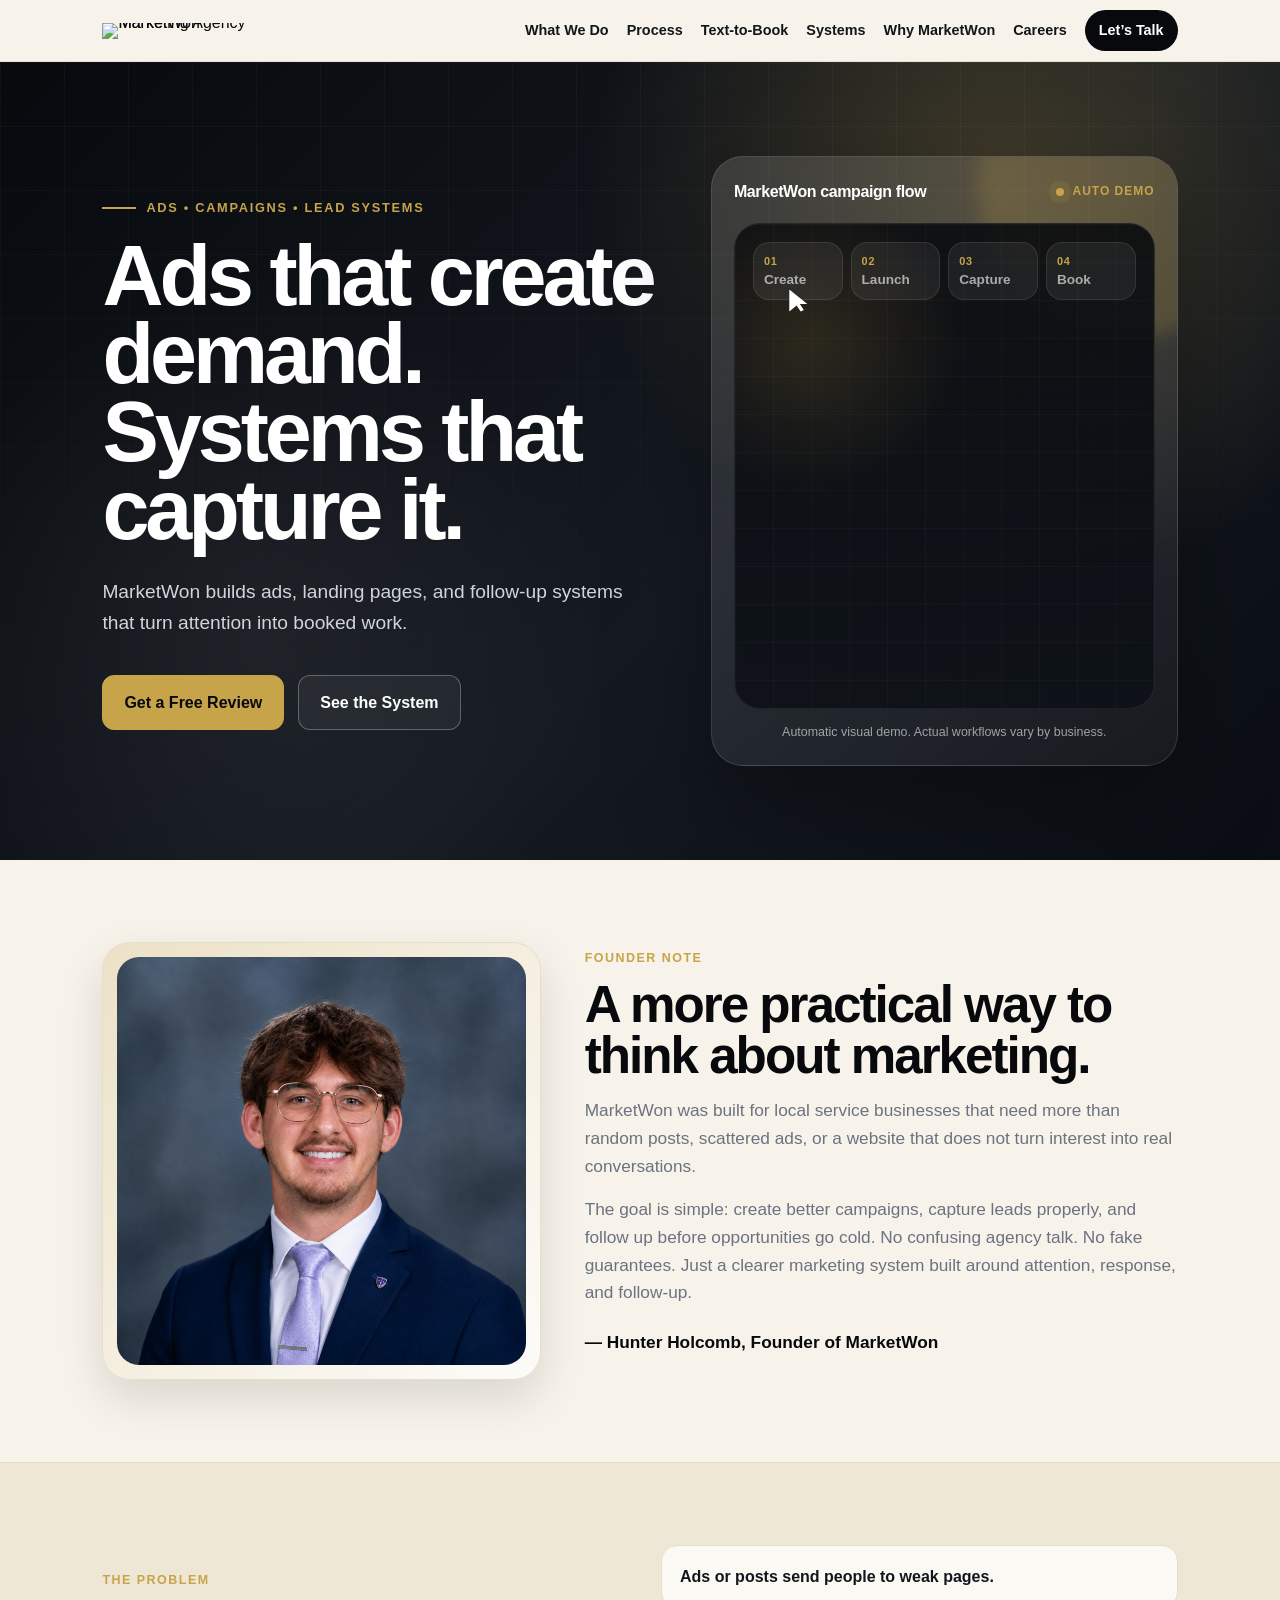
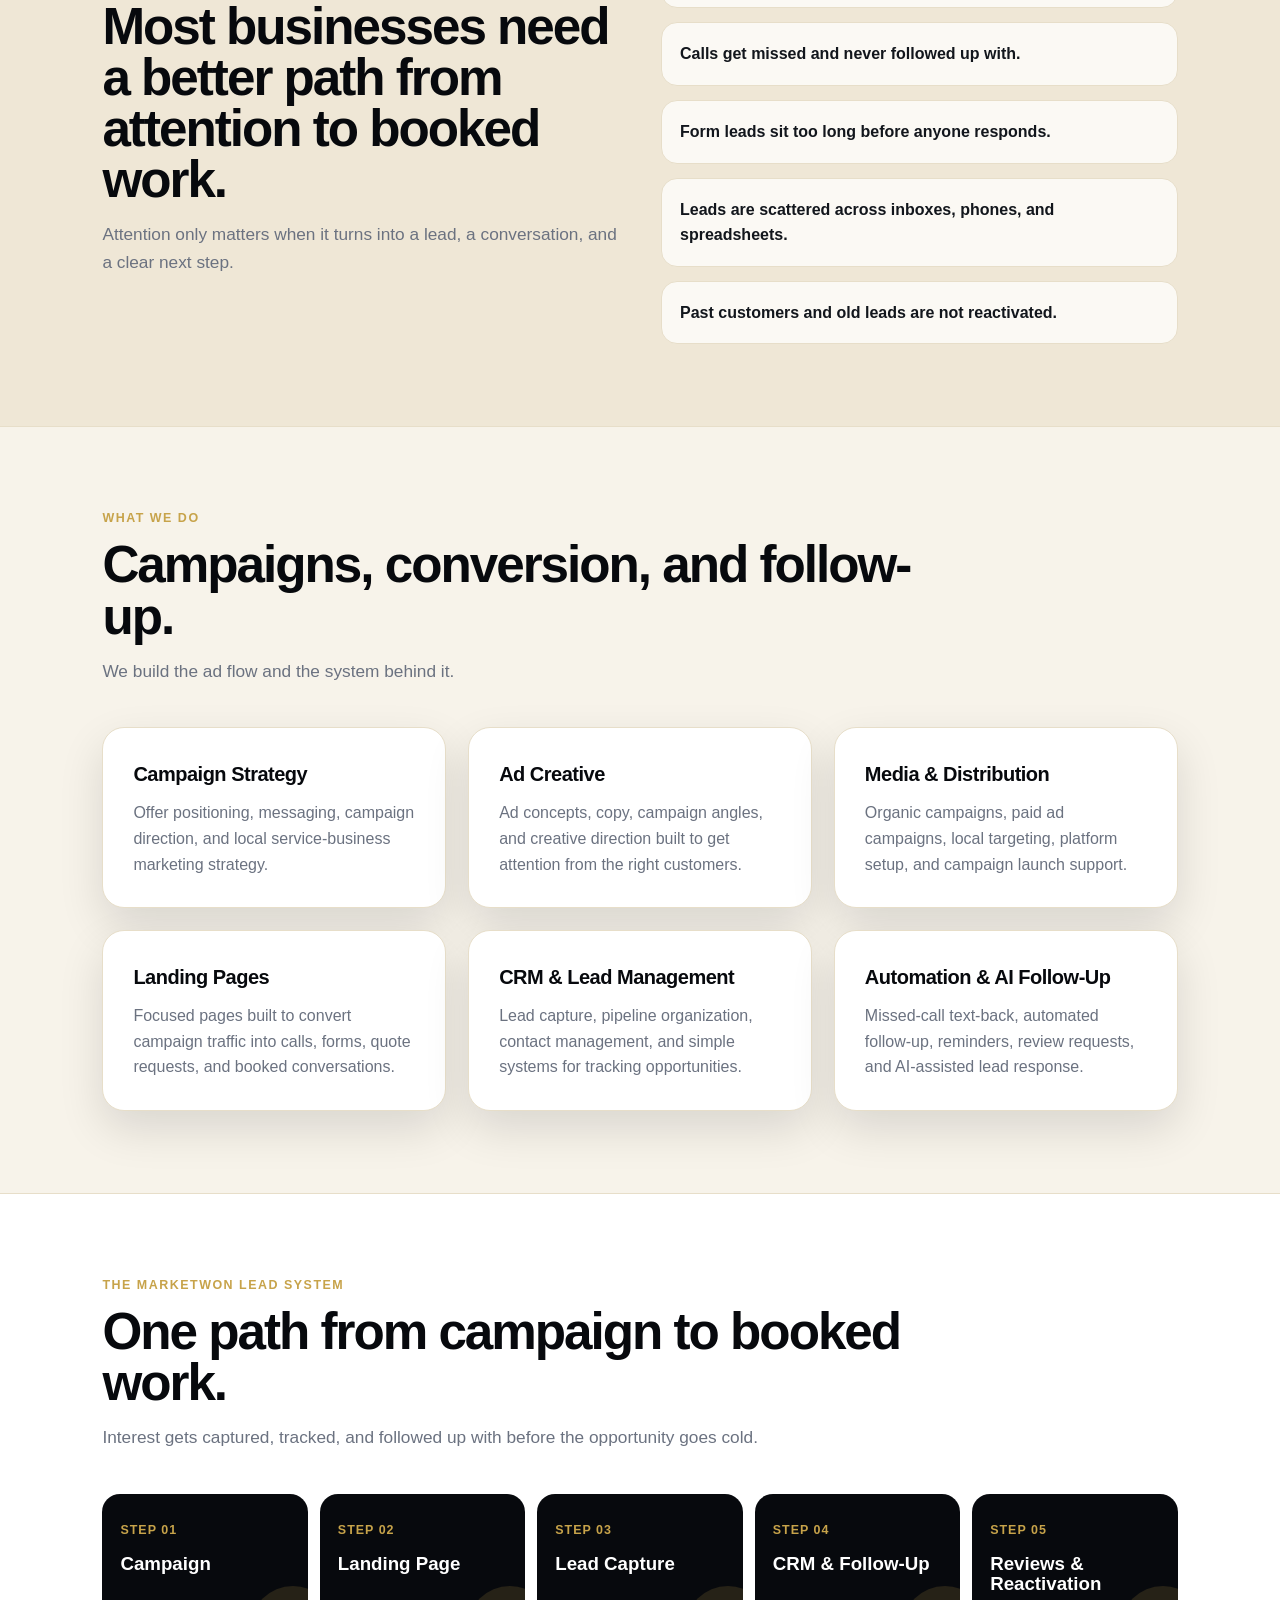
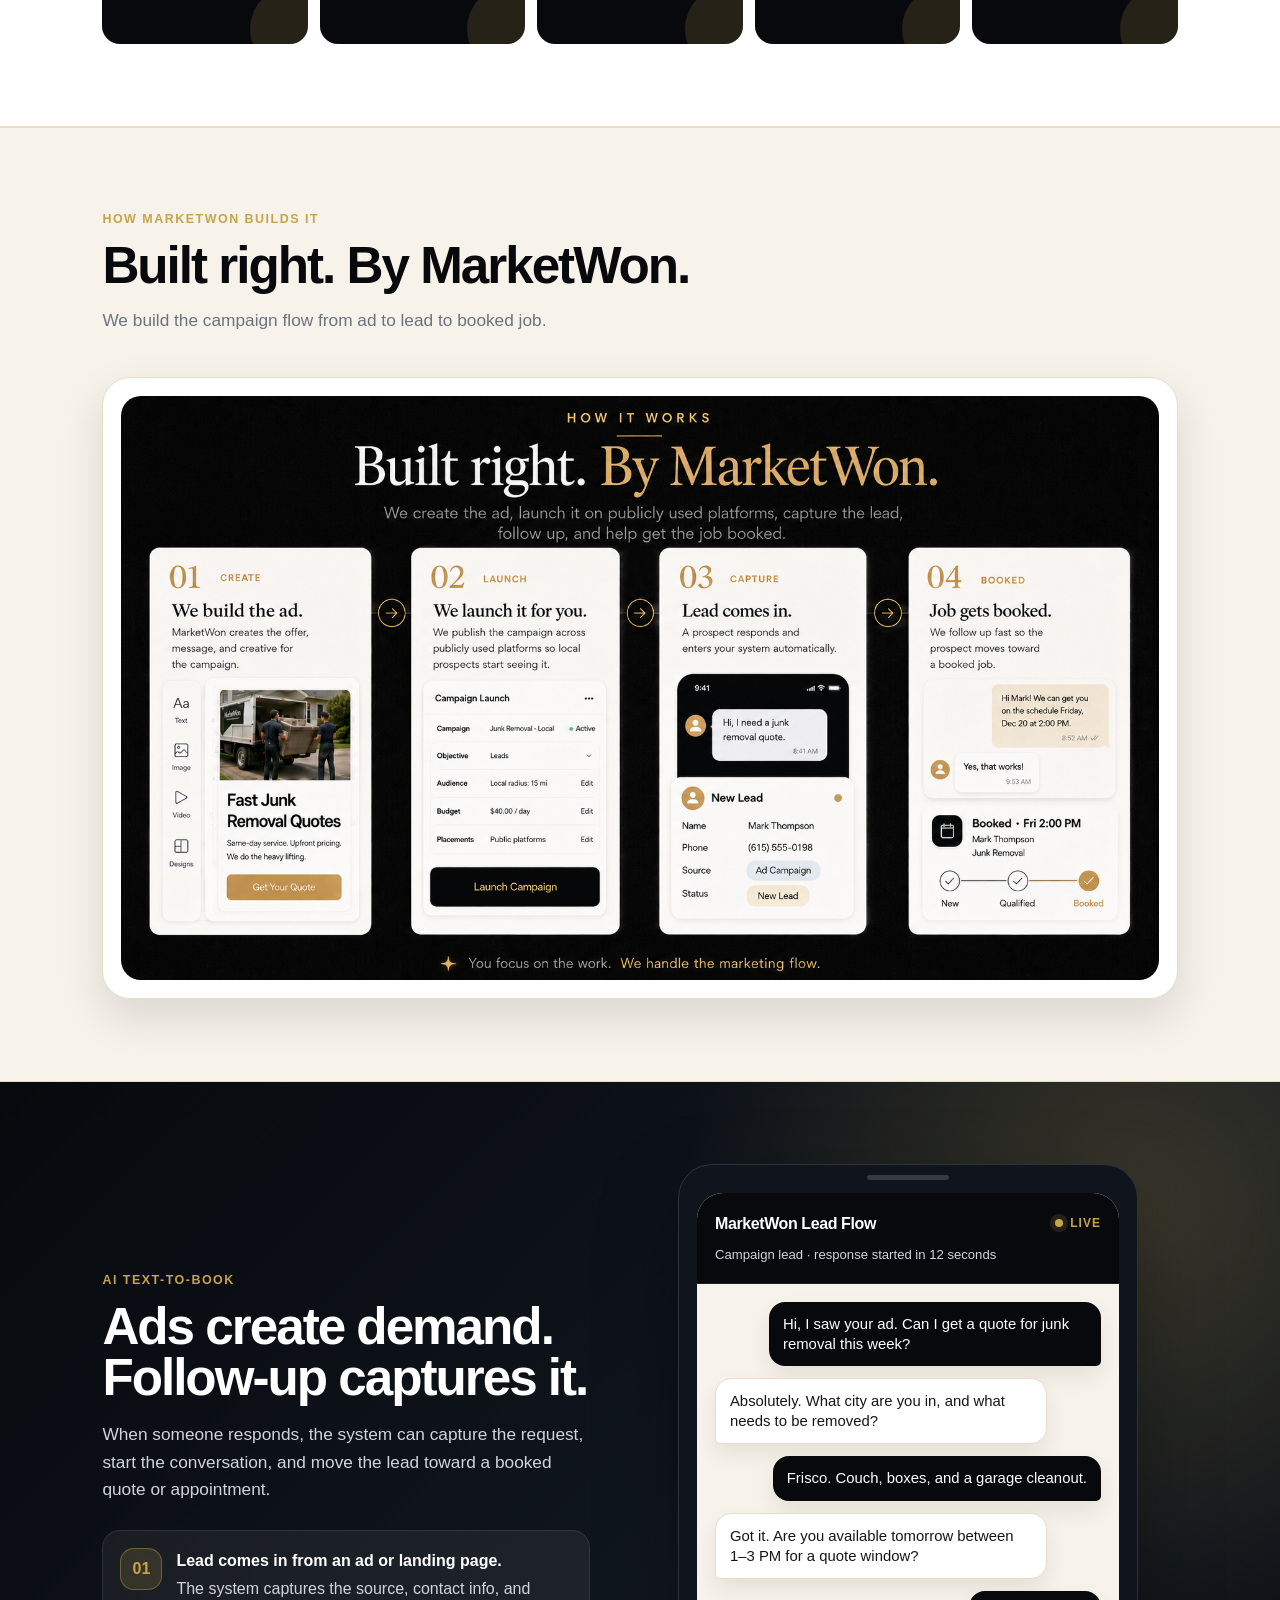
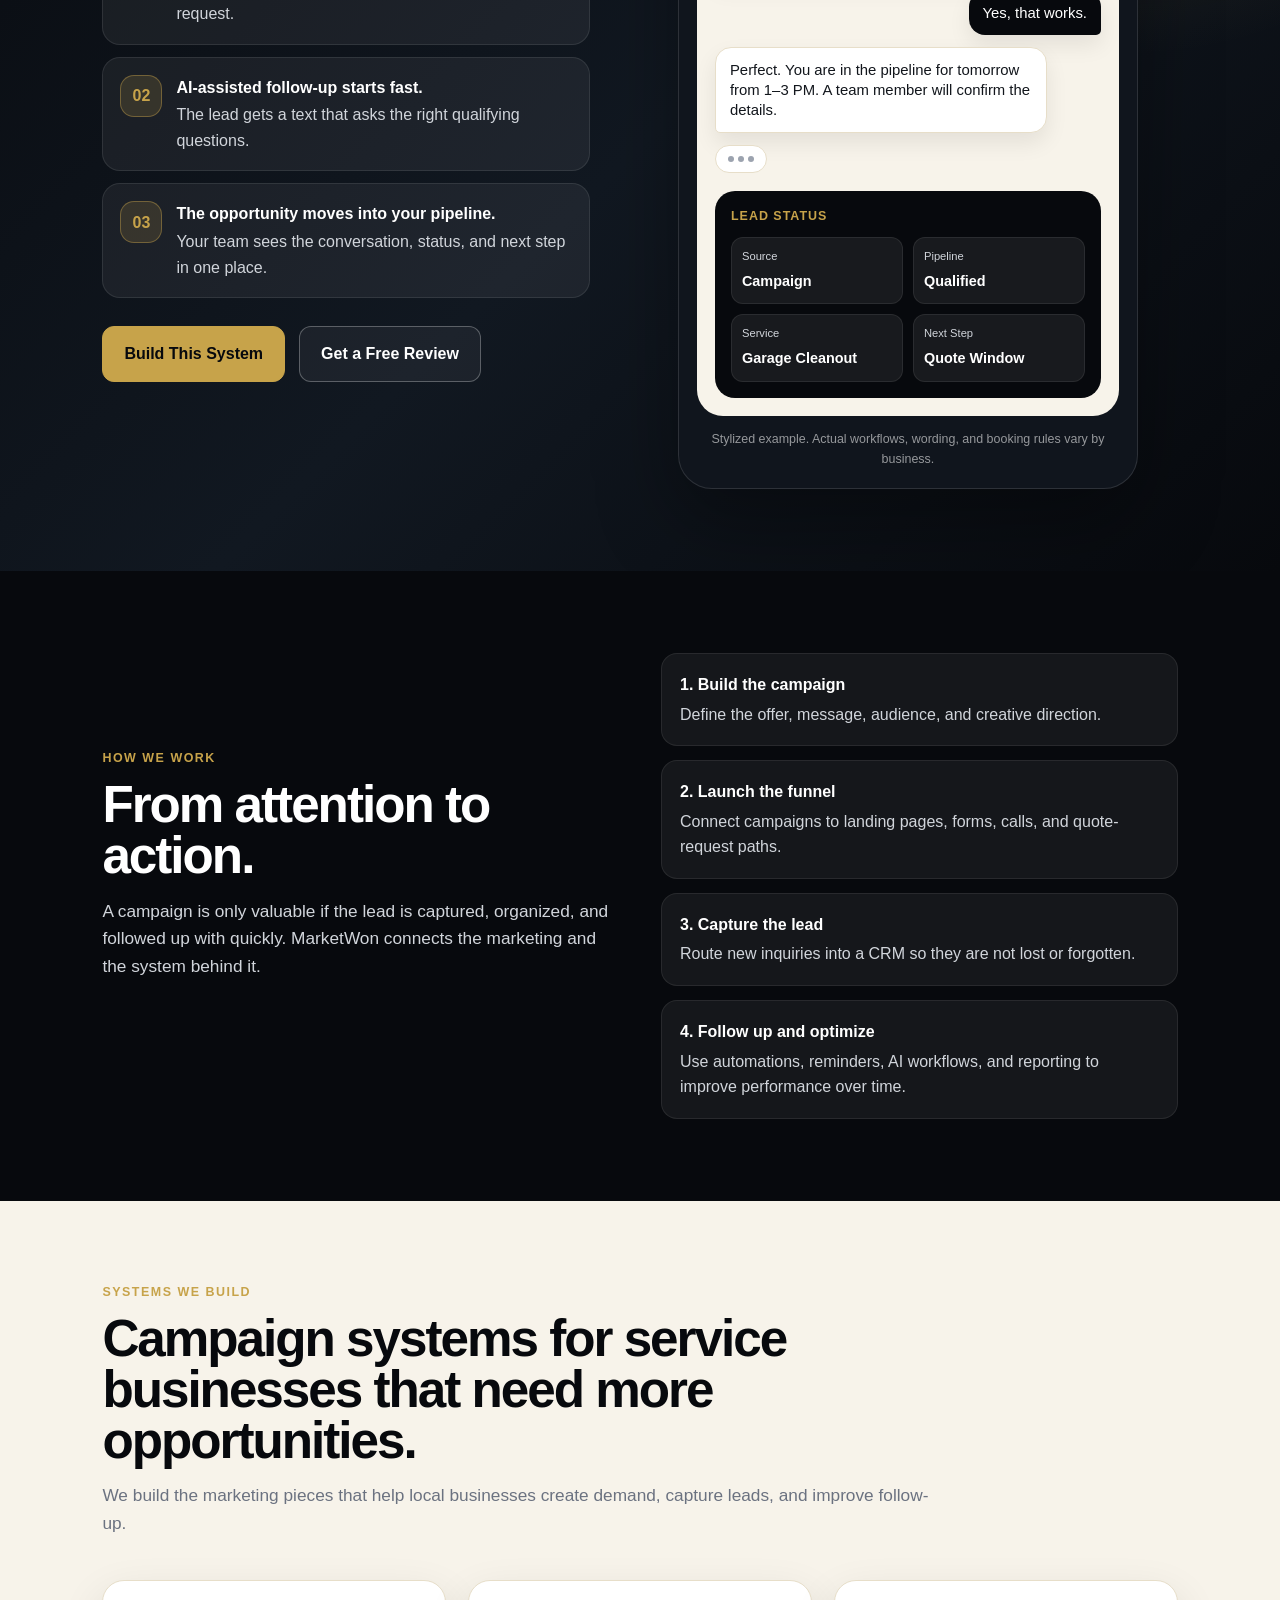
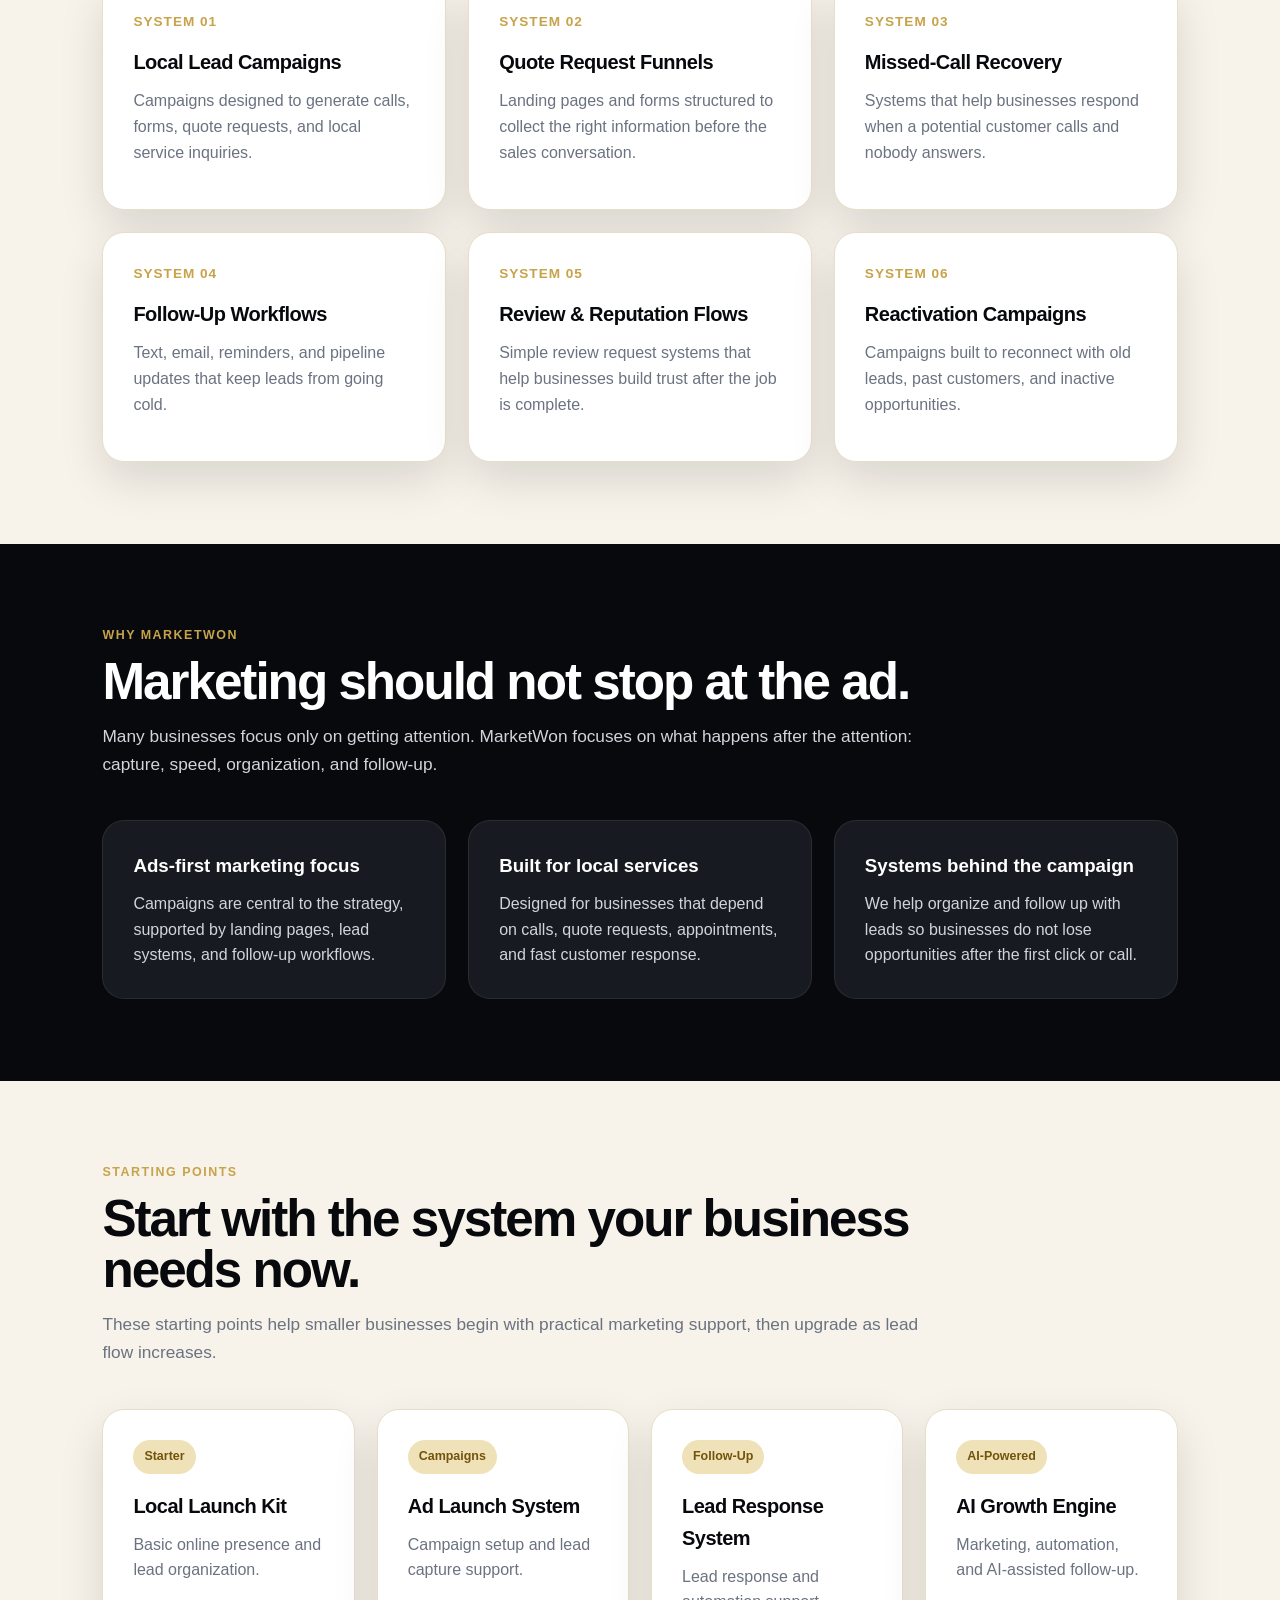
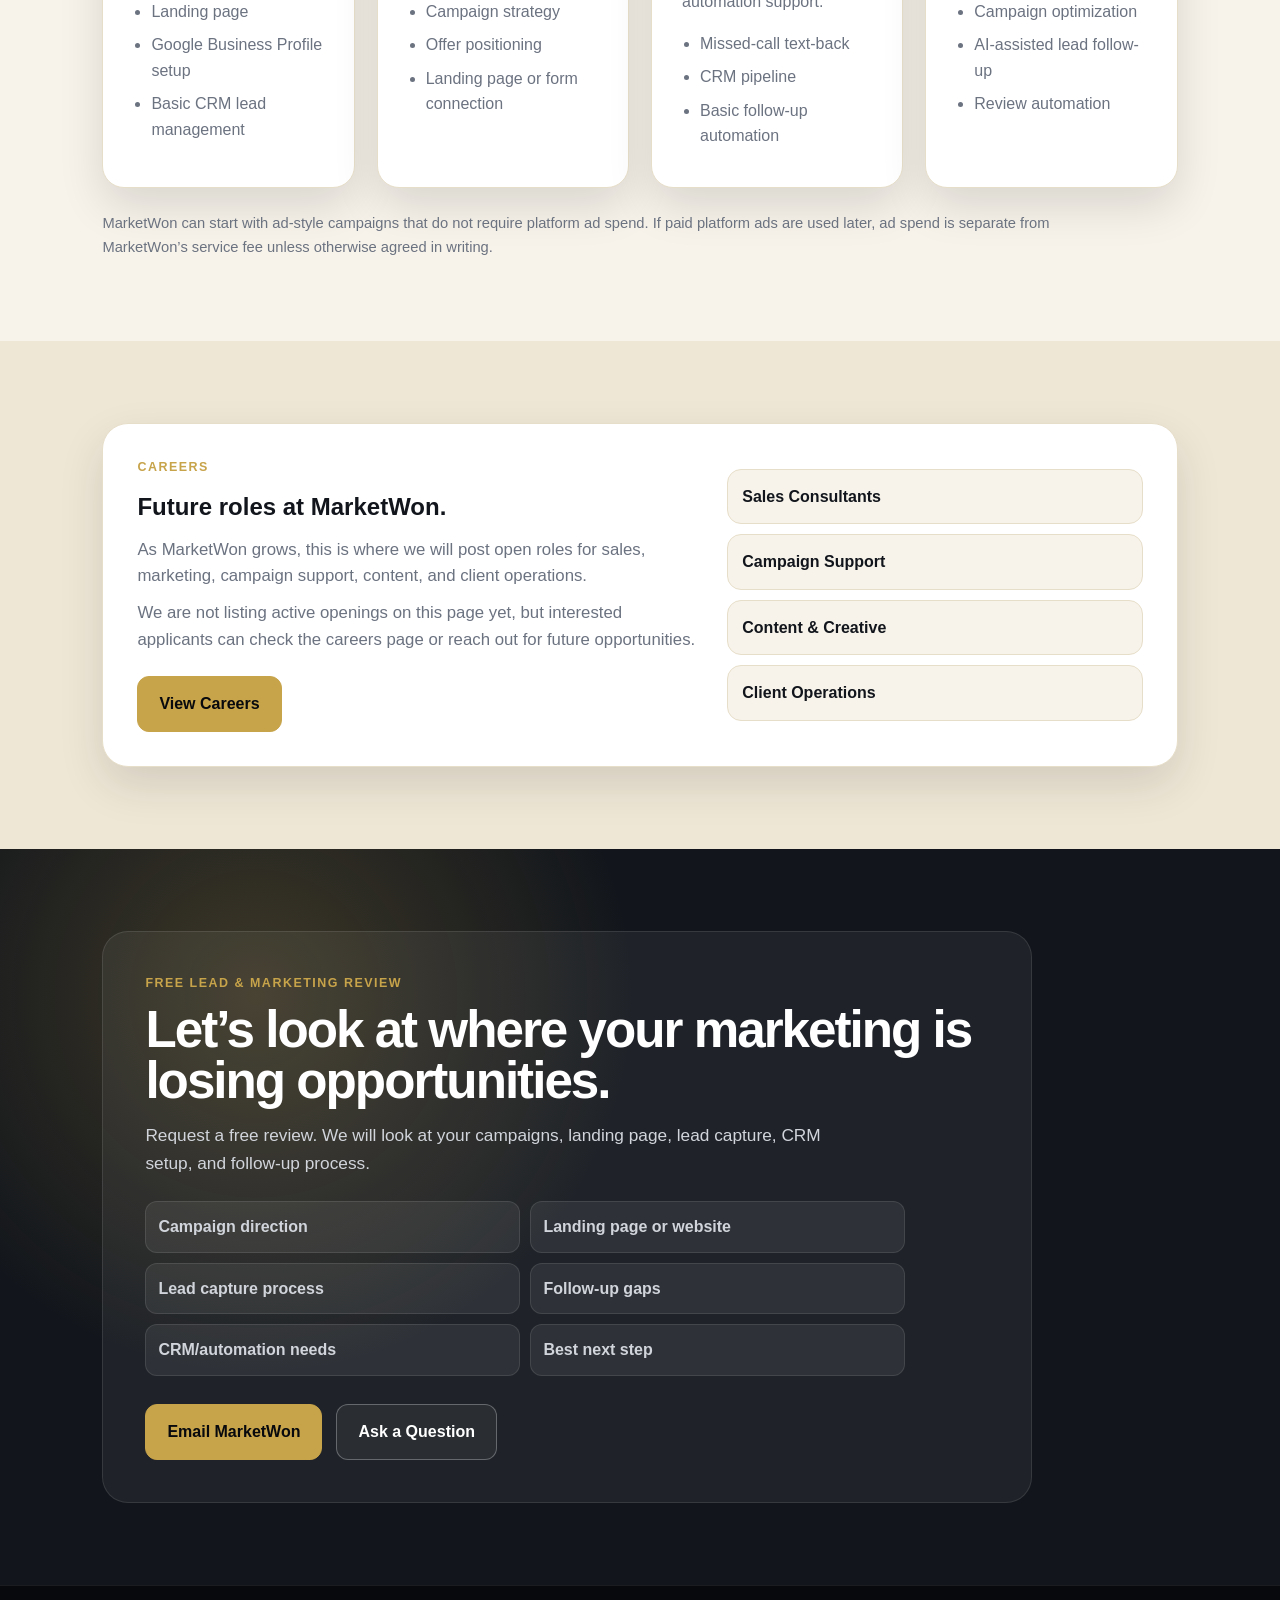
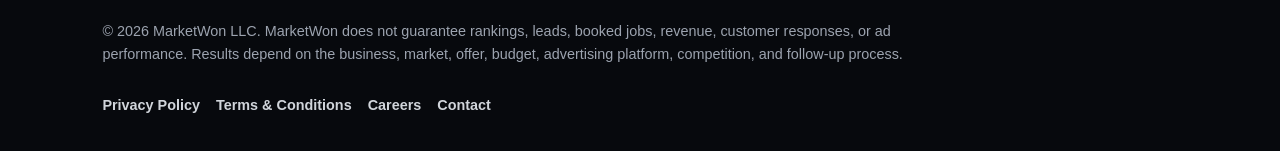
==== commit 918a9b6a: "Update favicon and adjust header styles" ====
--- a/index.html
+++ b/index.html
@@ -6,7 +6,7 @@
 
   <title>MarketWon Agency | Ads, Marketing & Lead Systems</title>
   <meta name="description" content="MarketWon is a marketing company that helps local service businesses build ad campaigns, landing pages, CRM systems, and follow-up workflows that turn attention into real opportunities." />
-  <link rel="icon" href="MarketWon%20MW%20Logo.png" type="image/png" />
+  <link rel="icon" href="marketwon-mark.svg" type="image/svg+xml" />
 
   <style>
     :root {
@@ -47,16 +47,17 @@
     }
 
     header {
-      background: rgba(247, 243, 234, 0.96);
-      border-bottom: 1px solid var(--border);
-      padding: 18px 8%;
+      background: rgba(247, 243, 234, 0.94);
+      border-bottom: 1px solid rgba(231, 222, 201, 0.8);
+      padding: 6px 8%;
       display: flex;
       align-items: center;
       justify-content: space-between;
       position: sticky;
       top: 0;
       z-index: 50;
-      backdrop-filter: blur(10px);
+      backdrop-filter: blur(12px);
+      min-height: 62px;
     }
 
     .brand {
@@ -65,12 +66,14 @@
       gap: 12px;
       text-decoration: none;
       color: var(--black);
+      line-height: 0;
     }
 
     .site-logo {
-      width: 218px;
+      width: 172px;
       height: auto;
       display: block;
+      object-fit: contain;
     }
 
     .brand-mark {
@@ -112,7 +115,7 @@
     nav {
       display: flex;
       align-items: center;
-      gap: 22px;
+      gap: 18px;
       flex-wrap: wrap;
     }
 
@@ -131,7 +134,7 @@
     .nav-cta {
       background: var(--black);
       color: var(--white);
-      padding: 10px 15px;
+      padding: 9px 14px;
       border-radius: 999px;
     }
 
@@ -1513,52 +1516,6 @@
       color: var(--gold);
     }
 
-
-    .footer-contact {
-      min-width: 250px;
-      display: grid;
-      gap: 8px;
-      color: var(--light-muted);
-    }
-
-    .footer-contact strong {
-      color: var(--white);
-      font-size: 0.95rem;
-    }
-
-    .footer-contact a,
-    .footer-contact span {
-      color: var(--light-muted);
-      text-decoration: none;
-      font-weight: 700;
-    }
-
-    .footer-contact a:hover {
-      color: var(--gold);
-    }
-
-    .social-links {
-      display: flex;
-      gap: 12px;
-      flex-wrap: wrap;
-      margin-top: 4px;
-    }
-
-    .social-links a {
-      color: var(--light-muted);
-      text-decoration: none;
-      font-weight: 800;
-    }
-
-    .social-links a:hover {
-      color: var(--gold);
-    }
-
-    .social-links a[aria-disabled="true"] {
-      opacity: 0.55;
-      cursor: default;
-    }
-
     @media (prefers-reduced-motion: reduce) {
       *,
       *::before,
@@ -1596,11 +1553,13 @@
       header {
         flex-direction: column;
         align-items: flex-start;
-        gap: 14px;
+        gap: 10px;
+        padding: 8px 6%;
       }
 
       .site-logo {
-        width: 190px;
+        width: 168px;
+        height: 48px;
       }
 
       nav {
@@ -1675,7 +1634,7 @@
 <body>
   <header>
     <a class="brand" href="#top" aria-label="MarketWon homepage">
-      <img src="MarketWon%20Agency%20Logo.png" alt="MarketWon Marketing Agency" class="site-logo">
+      <img src="marketwon-logo-transparent.png" alt="MarketWon Marketing Agency" class="site-logo">
     </a>
 
     <nav>
@@ -2266,18 +2225,6 @@
         </p>
       </div>
 
-      <div class="footer-contact" aria-label="MarketWon contact information">
-        <strong>Contact MarketWon</strong>
-        <a href="tel:+14695251754">(469) 525-1754</a>
-        <a href="mailto:contact@marketwonagency.com">contact@marketwonagency.com</a>
-        <div class="social-links" aria-label="MarketWon social links">
-          <a href="https://www.linkedin.com/in/hunter-holcomb/" target="_blank" rel="noopener">LinkedIn</a>
-          <a href="https://www.instagram.com/hunterholcomb_/" target="_blank" rel="noopener">Instagram</a>
-          <a href="#" aria-disabled="true">YouTube</a>
-          <a href="#" aria-disabled="true">Facebook</a>
-        </div>
-      </div>
-
       <div class="footer-links" aria-label="Footer links">
         <a href="privacy.html">Privacy Policy</a>
         <a href="terms.html">Terms & Conditions</a>
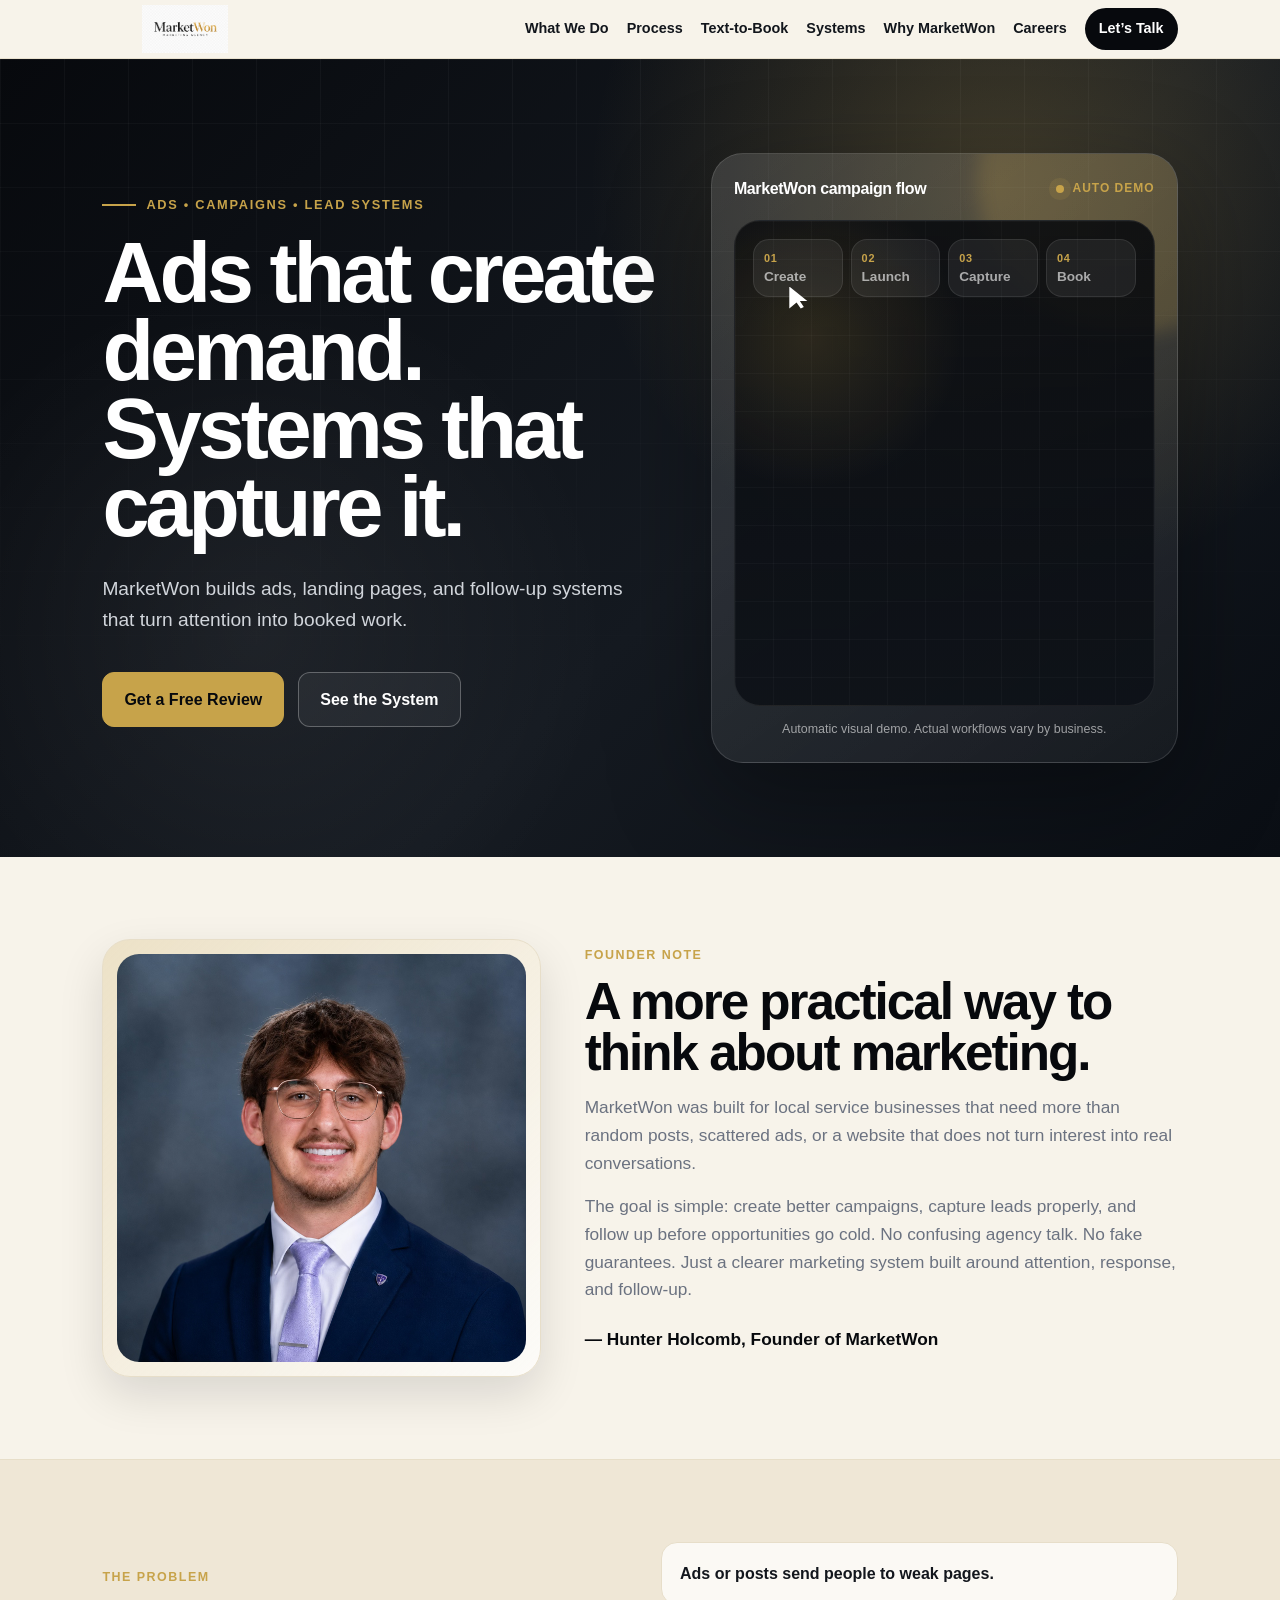
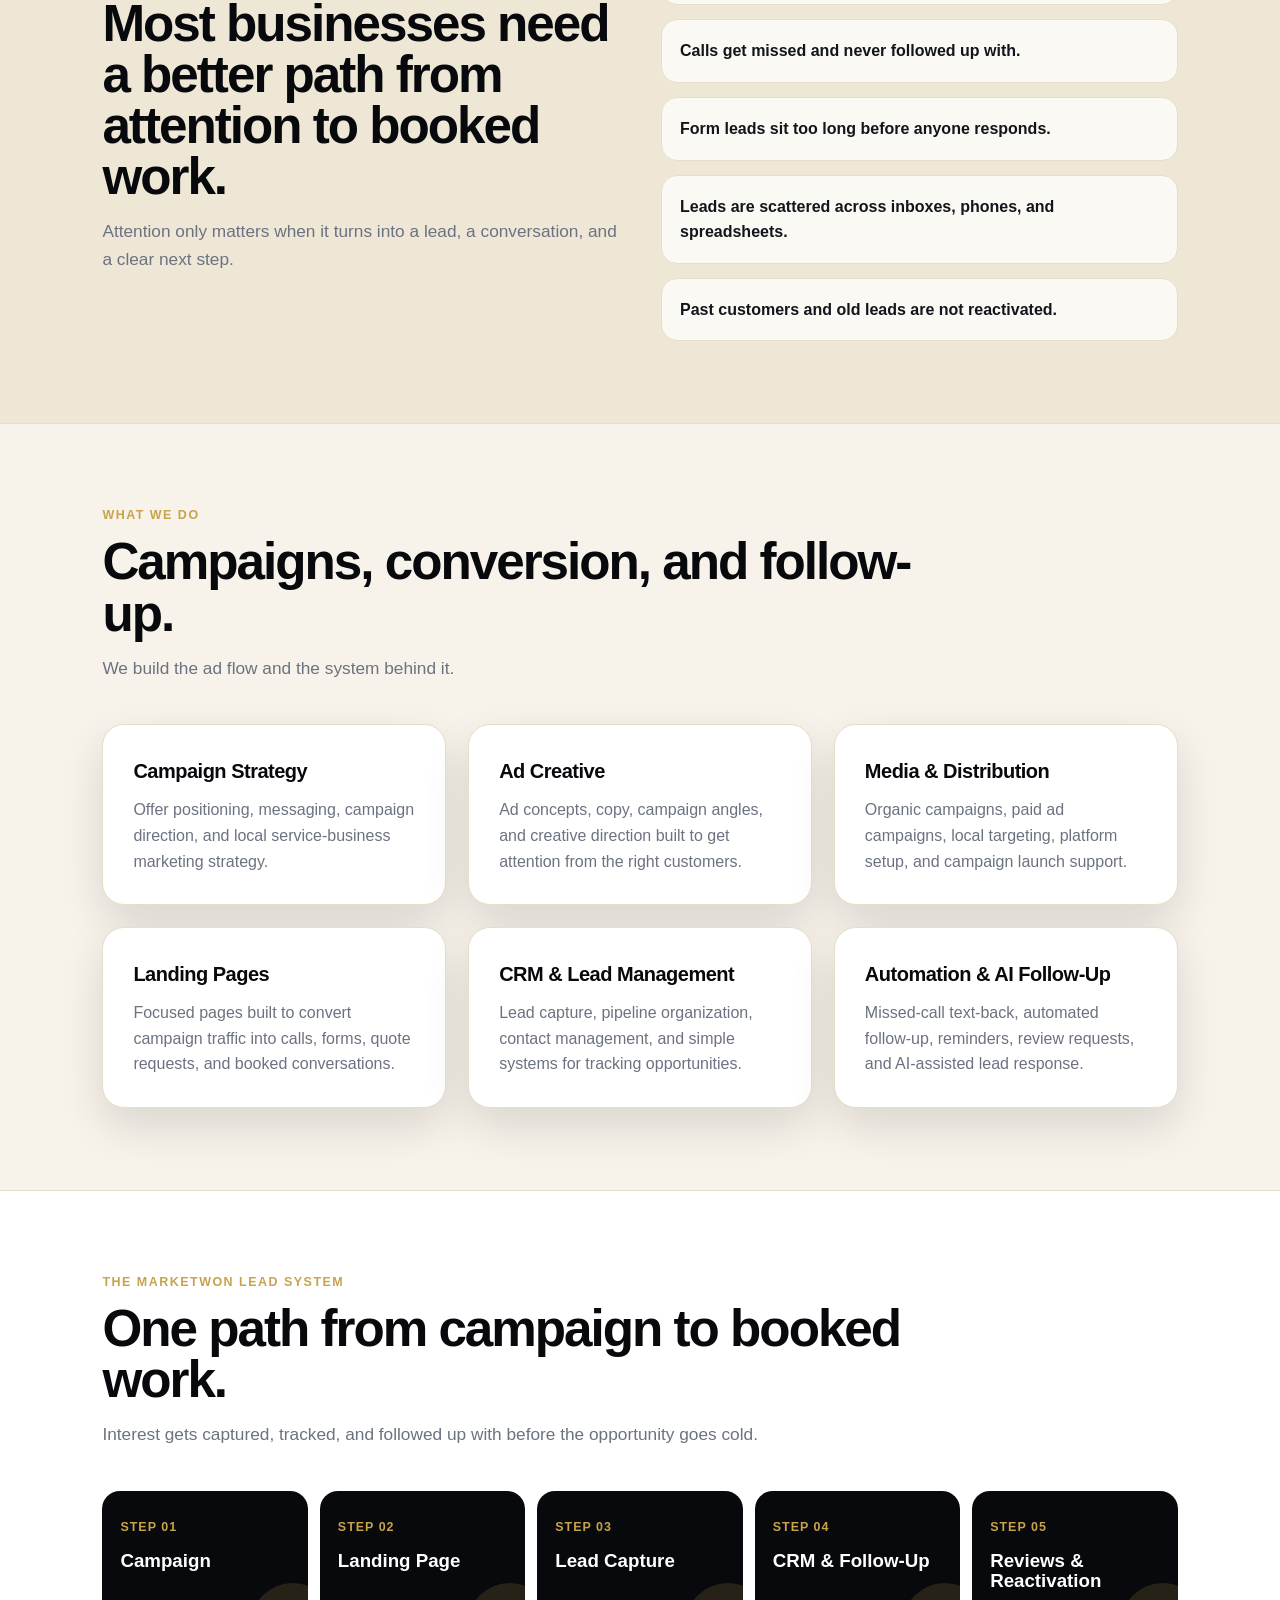
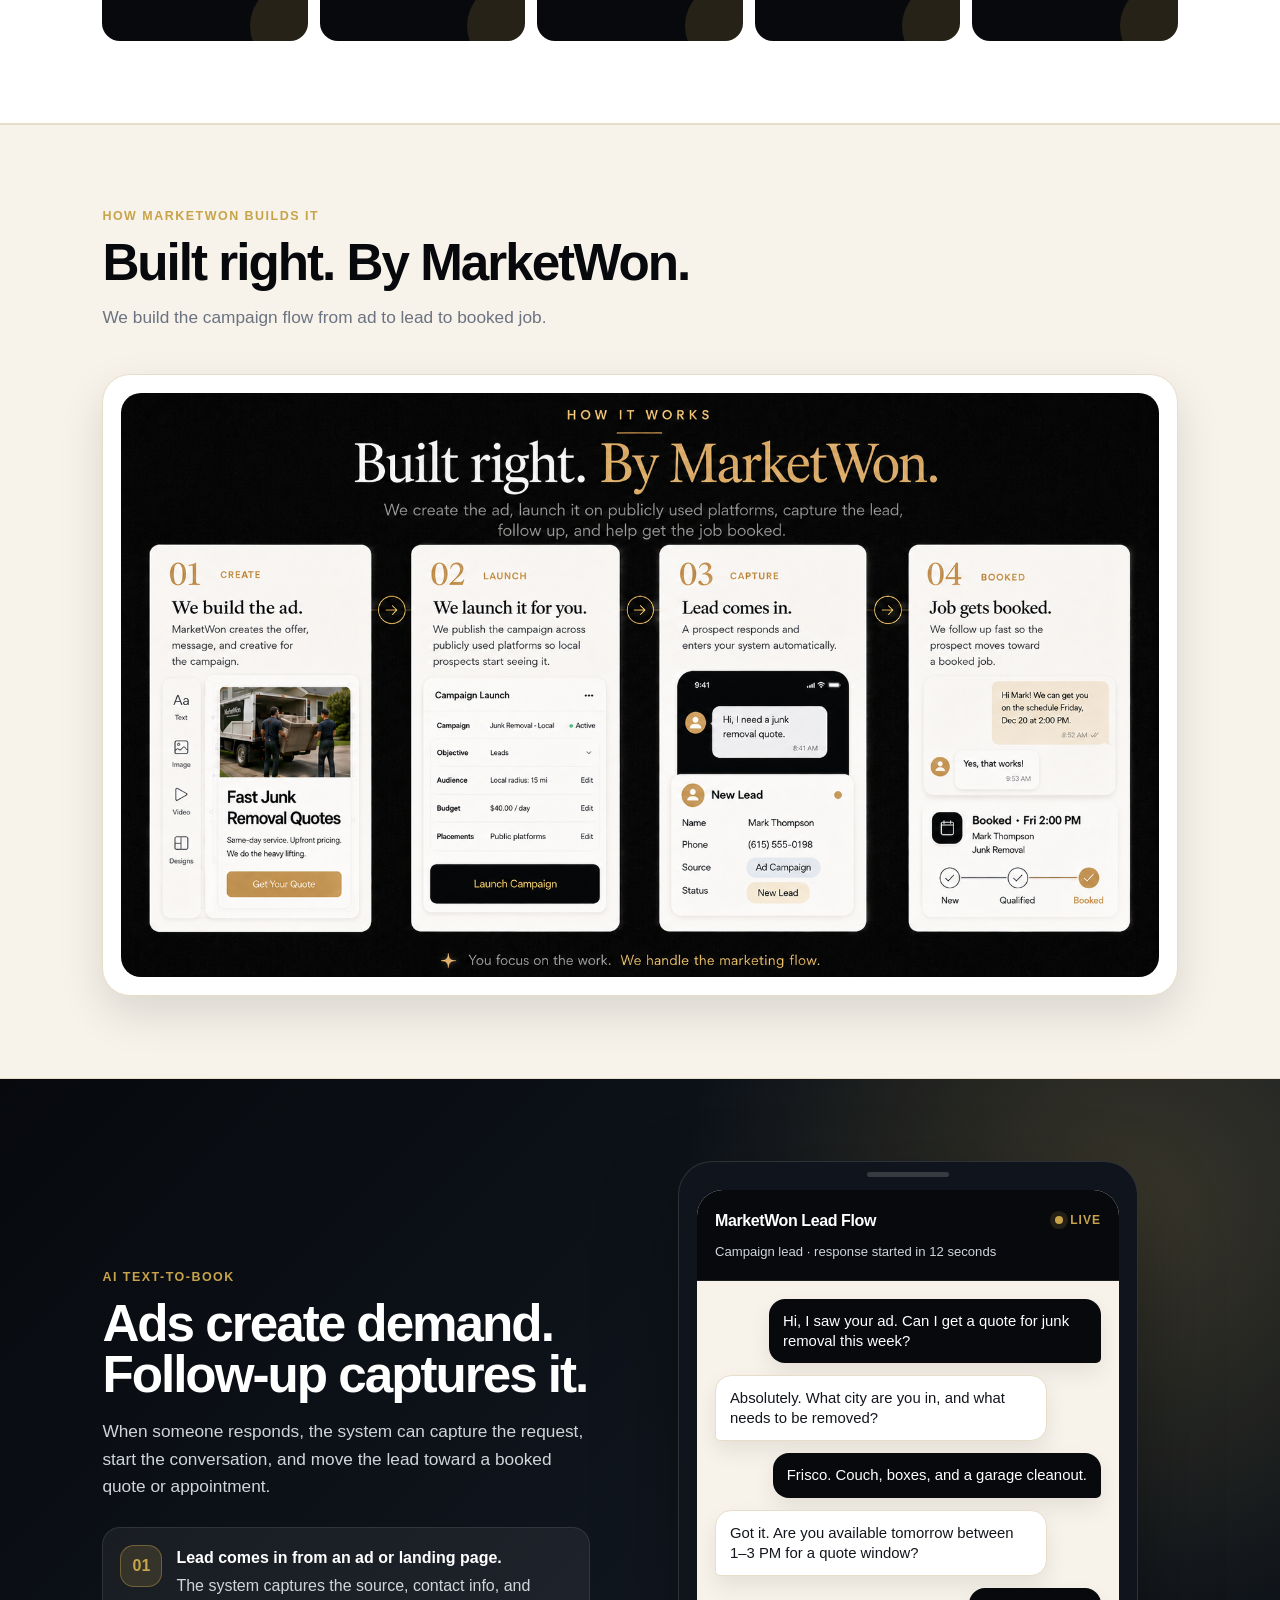
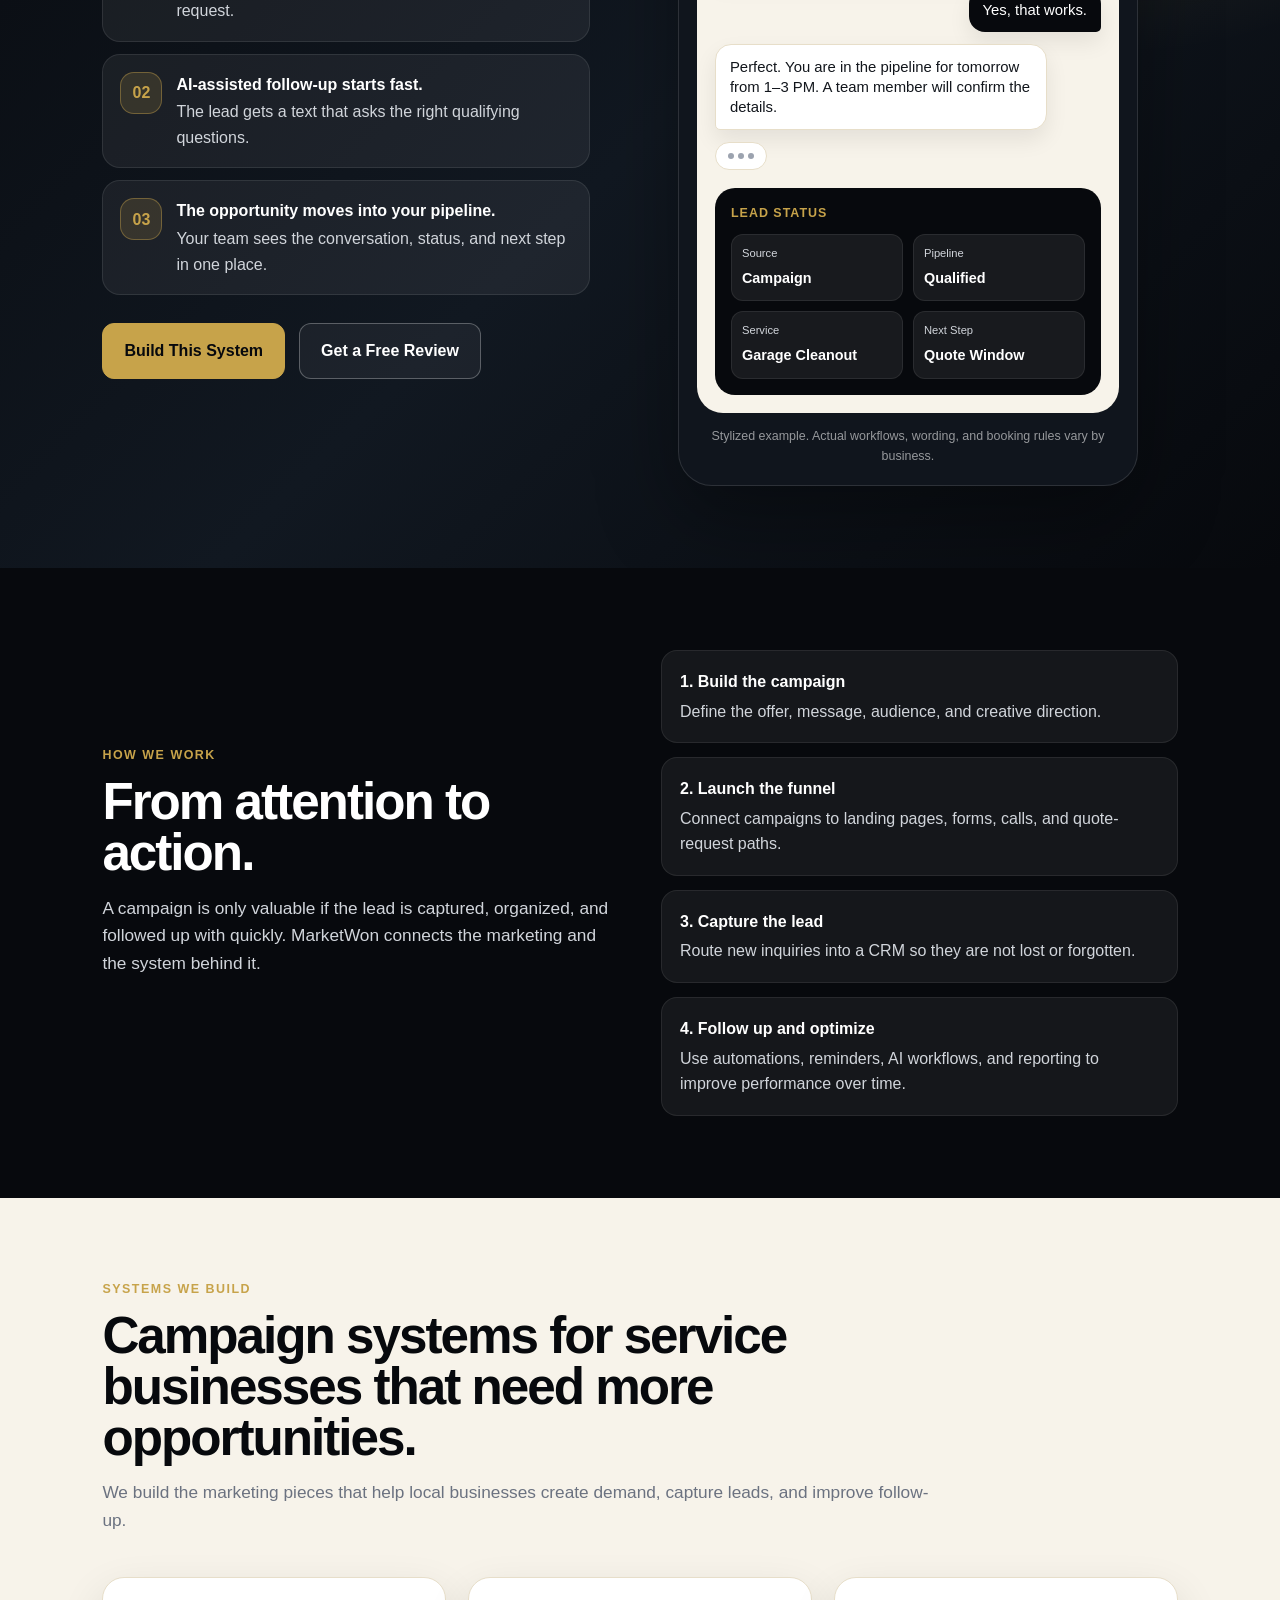
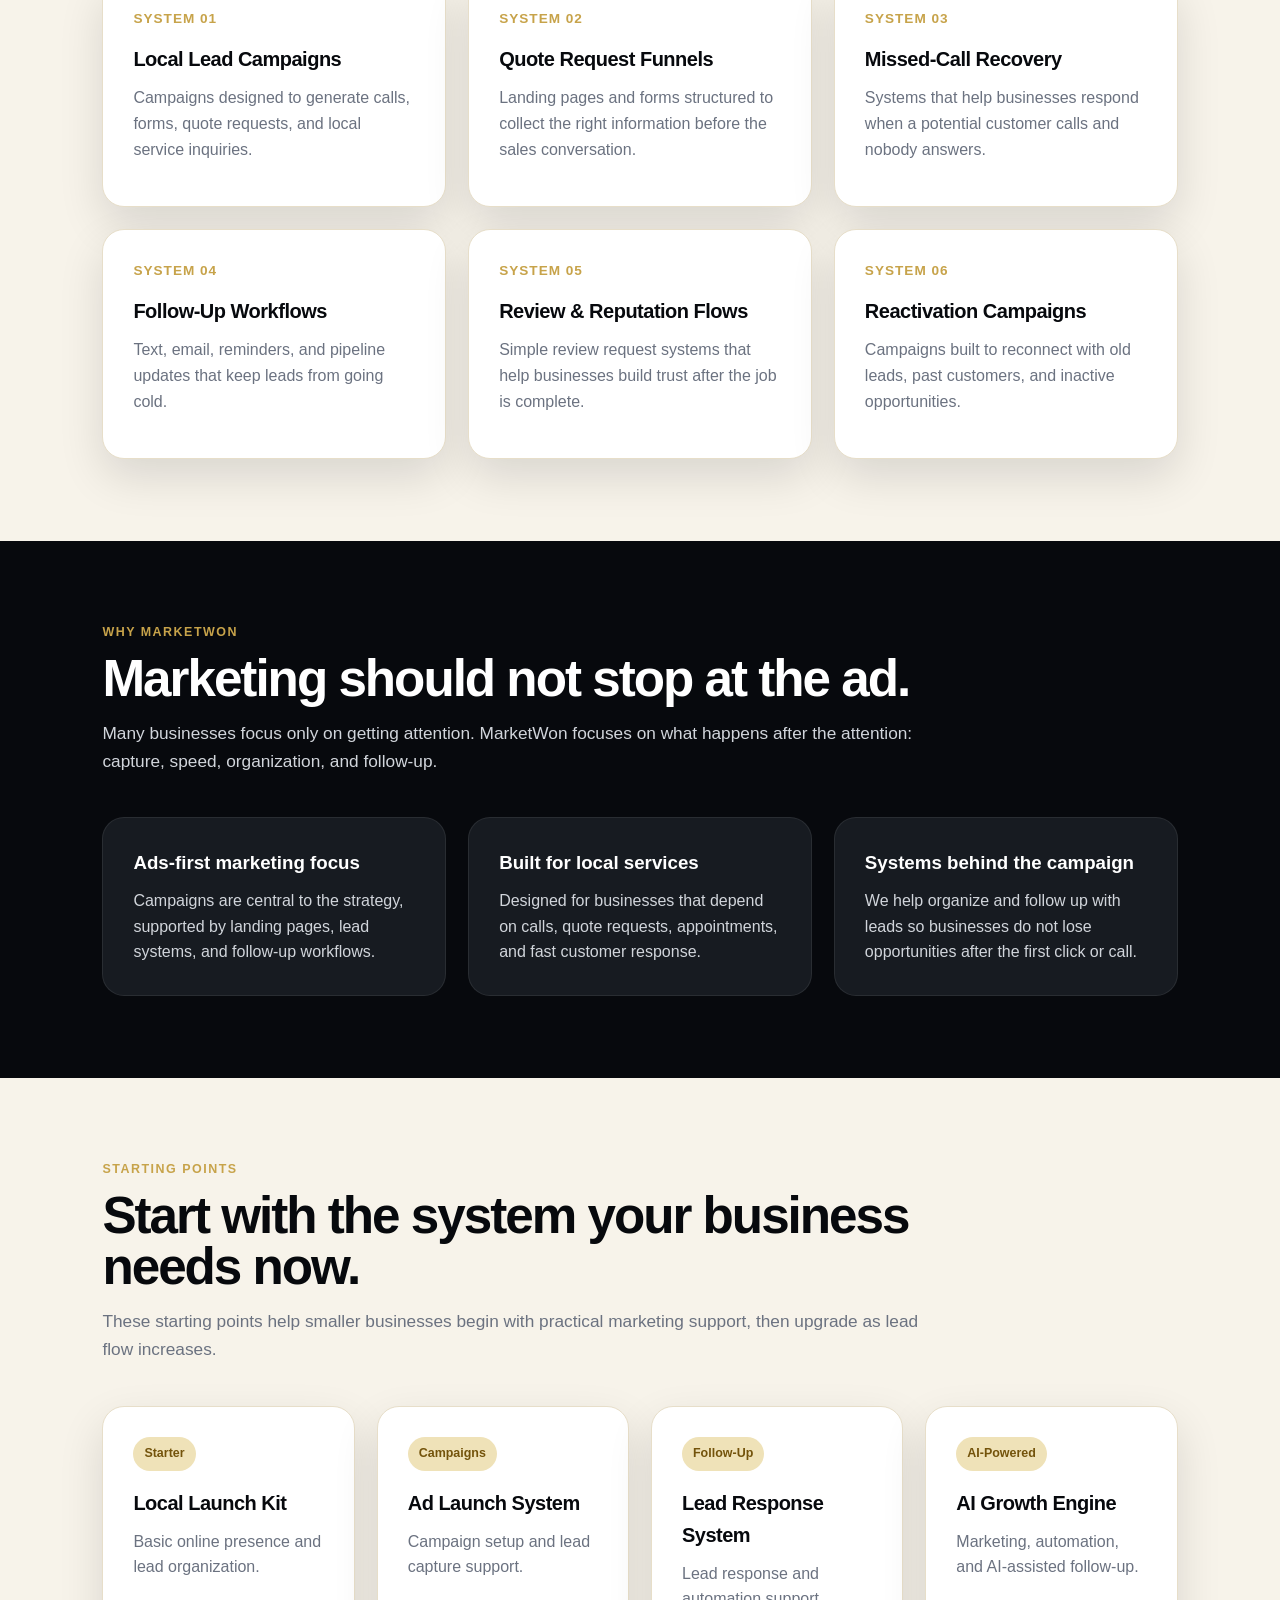
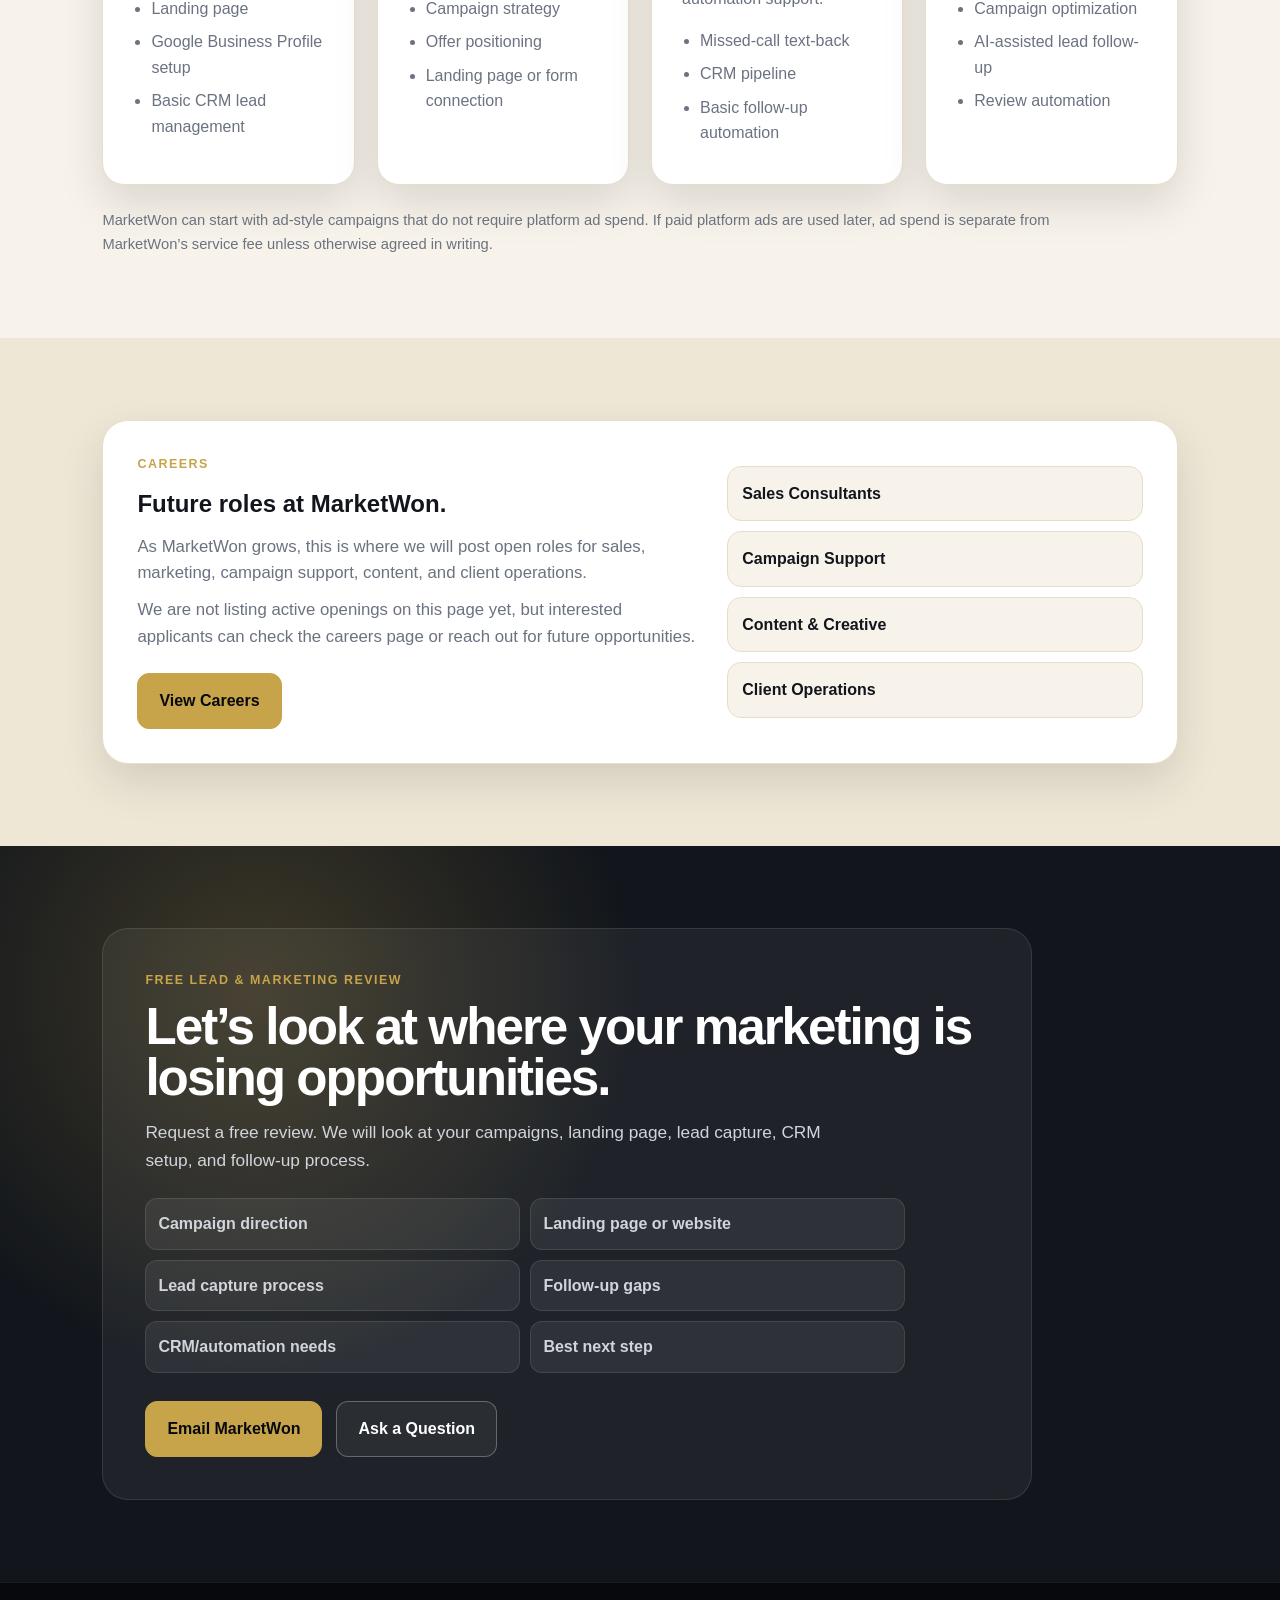
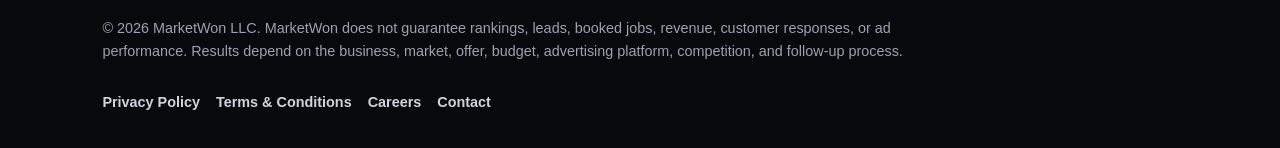
==== commit 21d0aae7: "Refactor header styles and update logo image Updated header padding and min-height, adjusted logo si" ====
--- a/index.html
+++ b/index.html
@@ -49,7 +49,7 @@
     header {
       background: rgba(247, 243, 234, 0.94);
       border-bottom: 1px solid rgba(231, 222, 201, 0.8);
-      padding: 6px 8%;
+      padding: 5px 8%;
       display: flex;
       align-items: center;
       justify-content: space-between;
@@ -57,7 +57,7 @@
       top: 0;
       z-index: 50;
       backdrop-filter: blur(12px);
-      min-height: 62px;
+      min-height: 58px;
     }
 
     .brand {
@@ -70,7 +70,8 @@
     }
 
     .site-logo {
-      width: 172px;
+      width: 165px;
+      max-height: 48px;
       height: auto;
       display: block;
       object-fit: contain;
@@ -1558,8 +1559,9 @@
       }
 
       .site-logo {
-        width: 168px;
-        height: 48px;
+        width: 158px;
+        max-height: 46px;
+        height: auto;
       }
 
       nav {
@@ -1634,7 +1636,7 @@
 <body>
   <header>
     <a class="brand" href="#top" aria-label="MarketWon homepage">
-      <img src="marketwon-logo-transparent.png" alt="MarketWon Marketing Agency" class="site-logo">
+      <img src="MarketWon%20Agency%20Logo%20-%20Transparant.png" alt="MarketWon Marketing Agency" class="site-logo">
     </a>
 
     <nav>
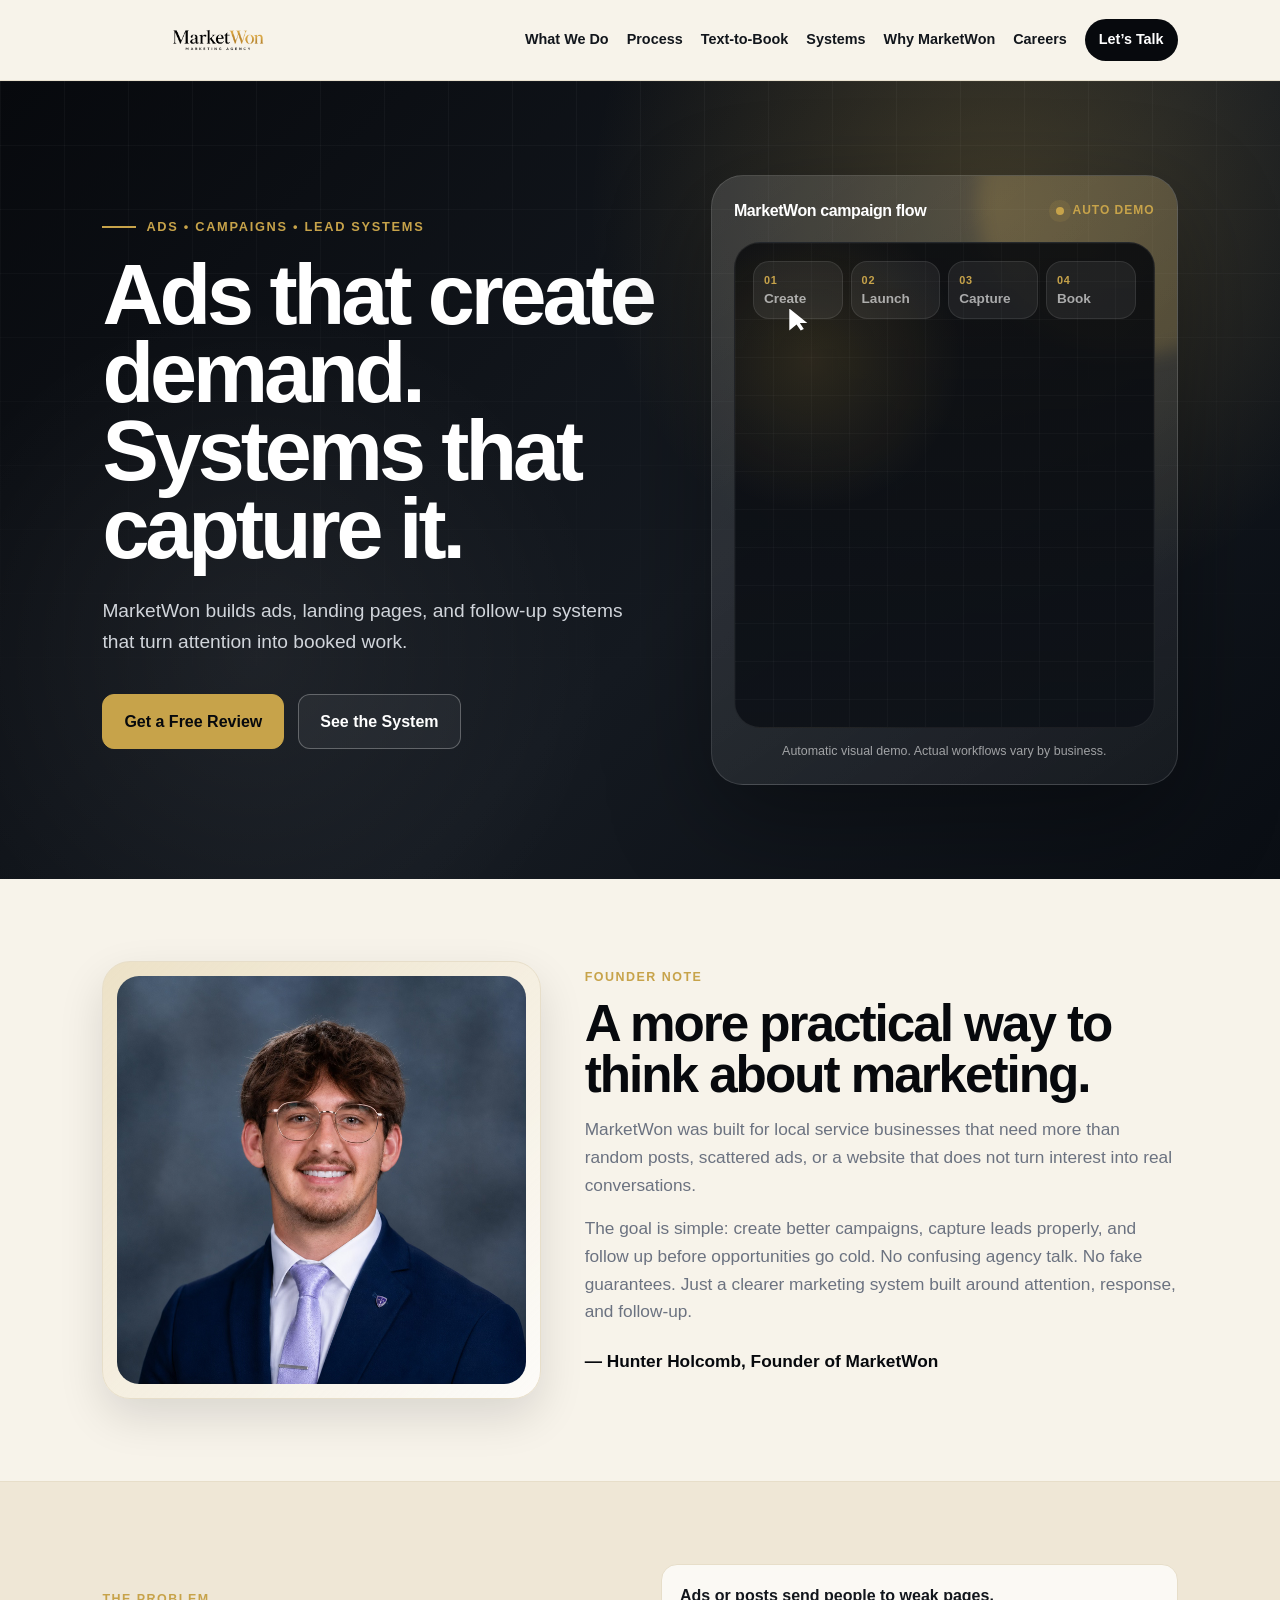
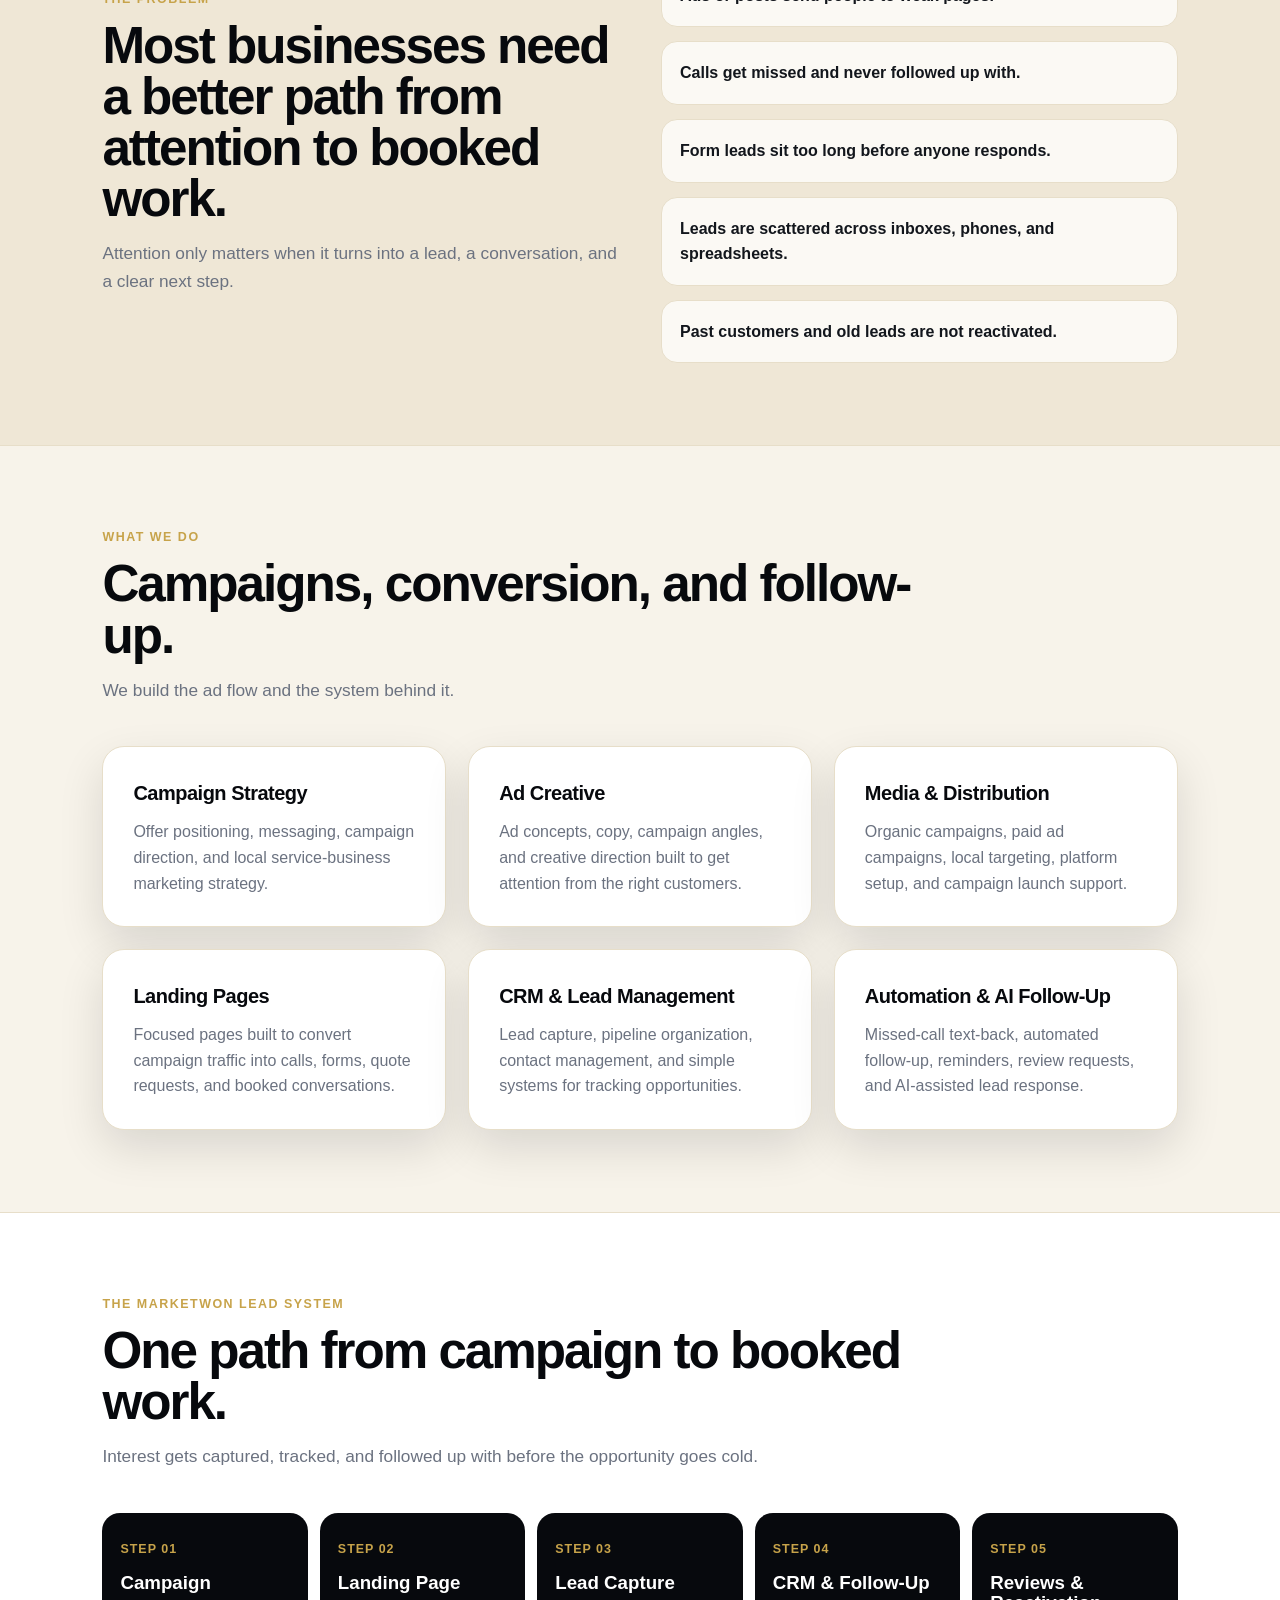
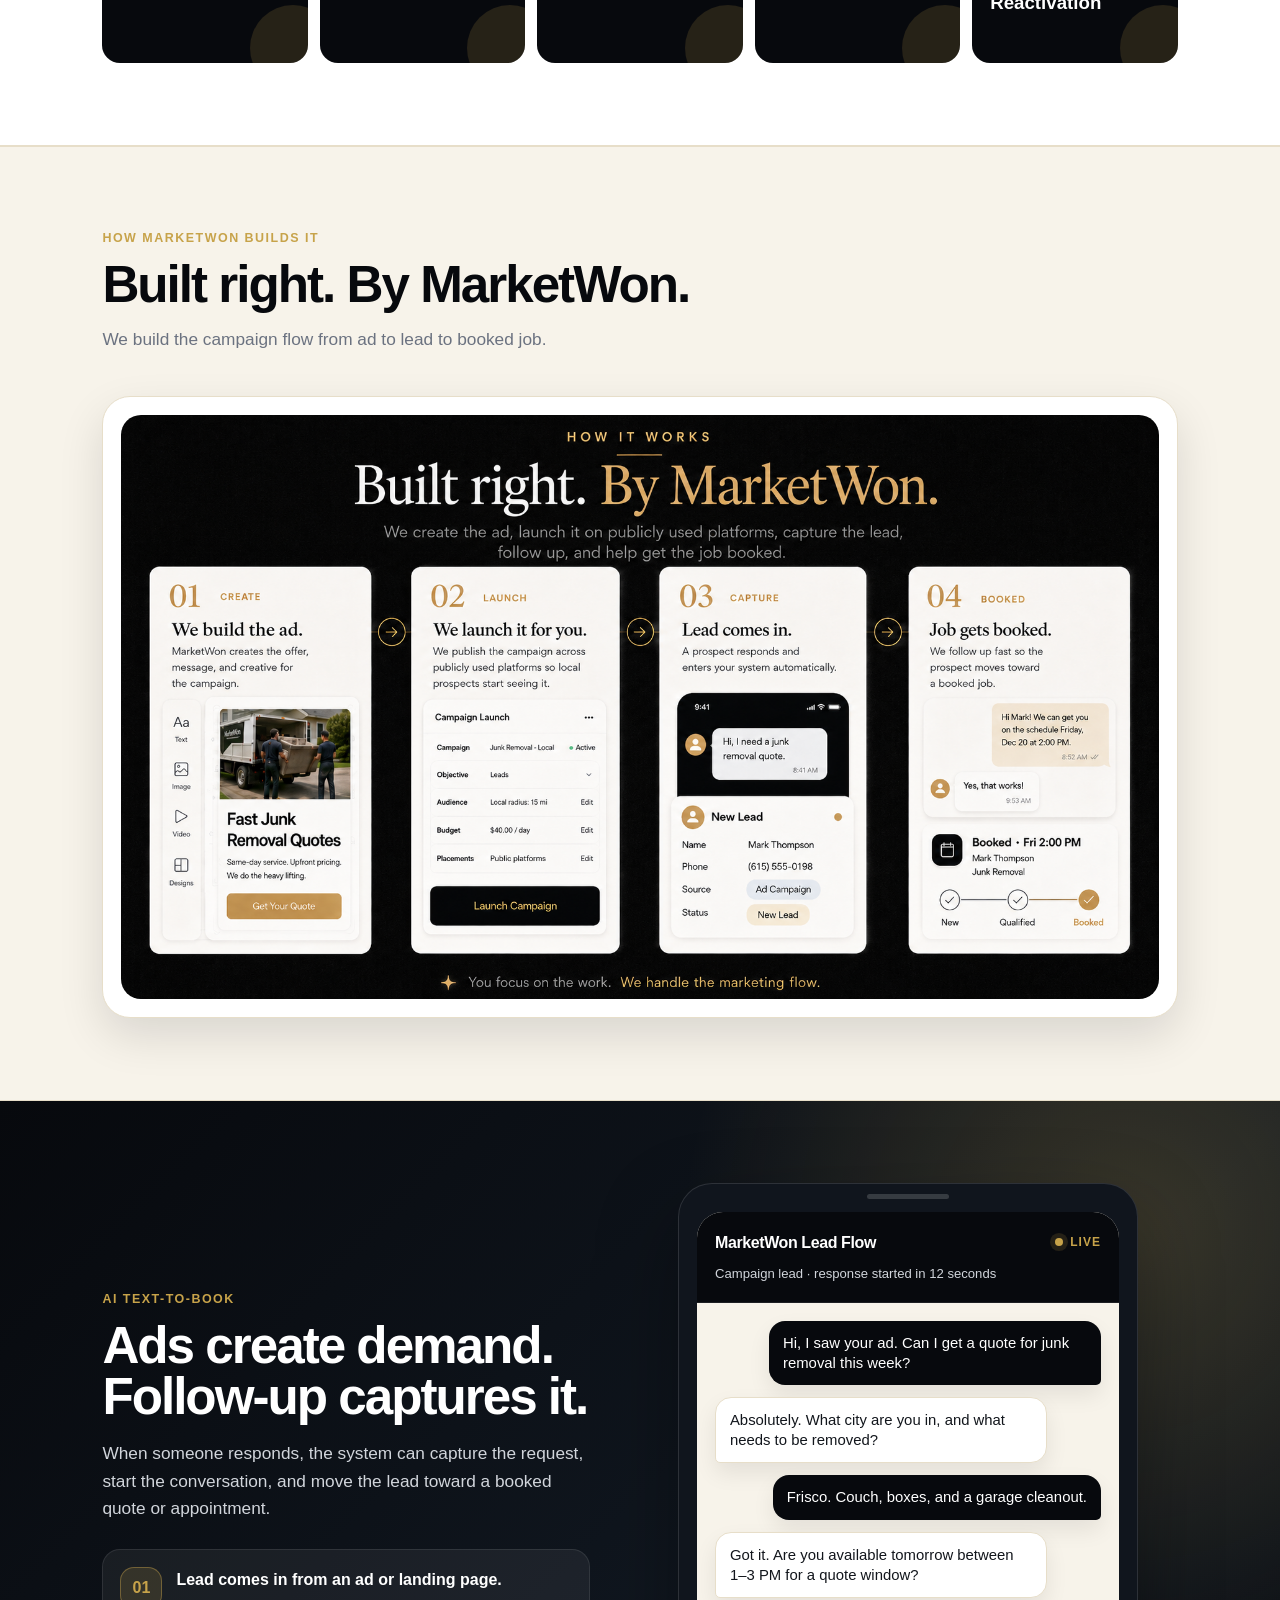
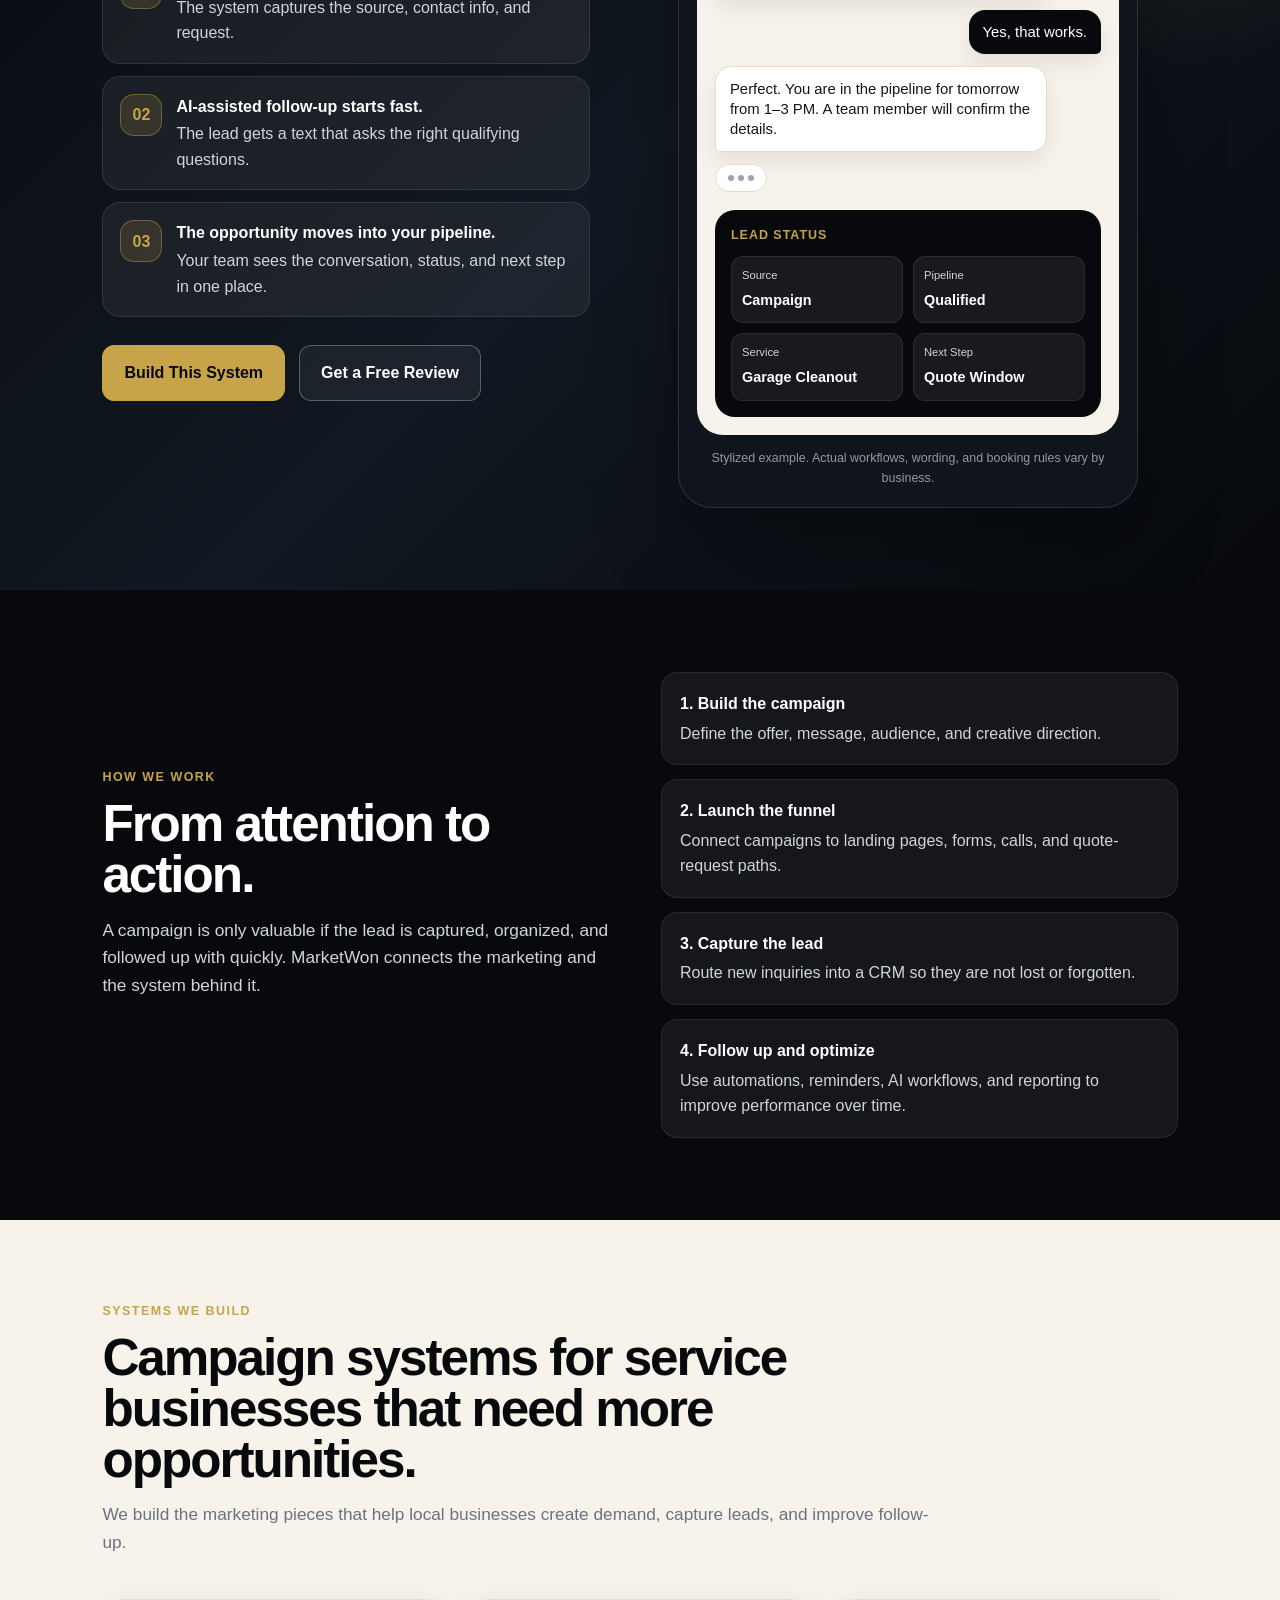
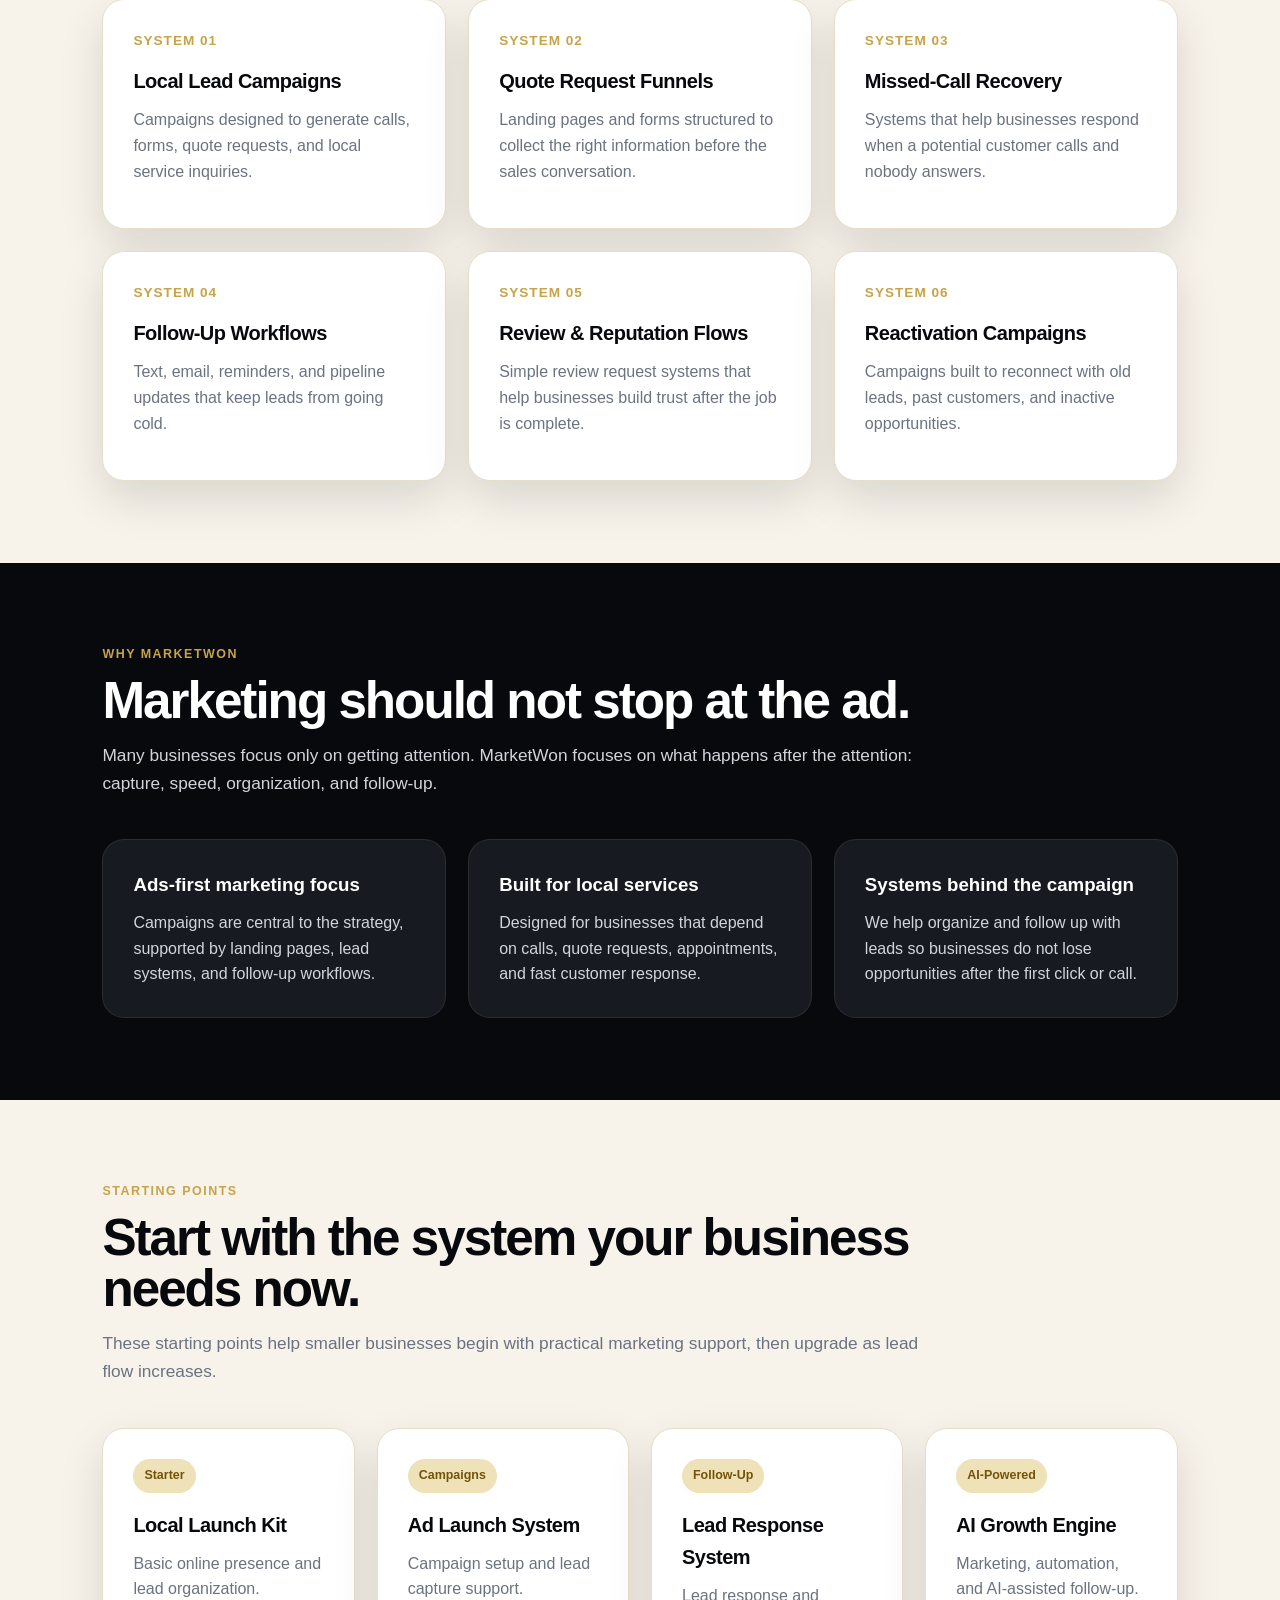
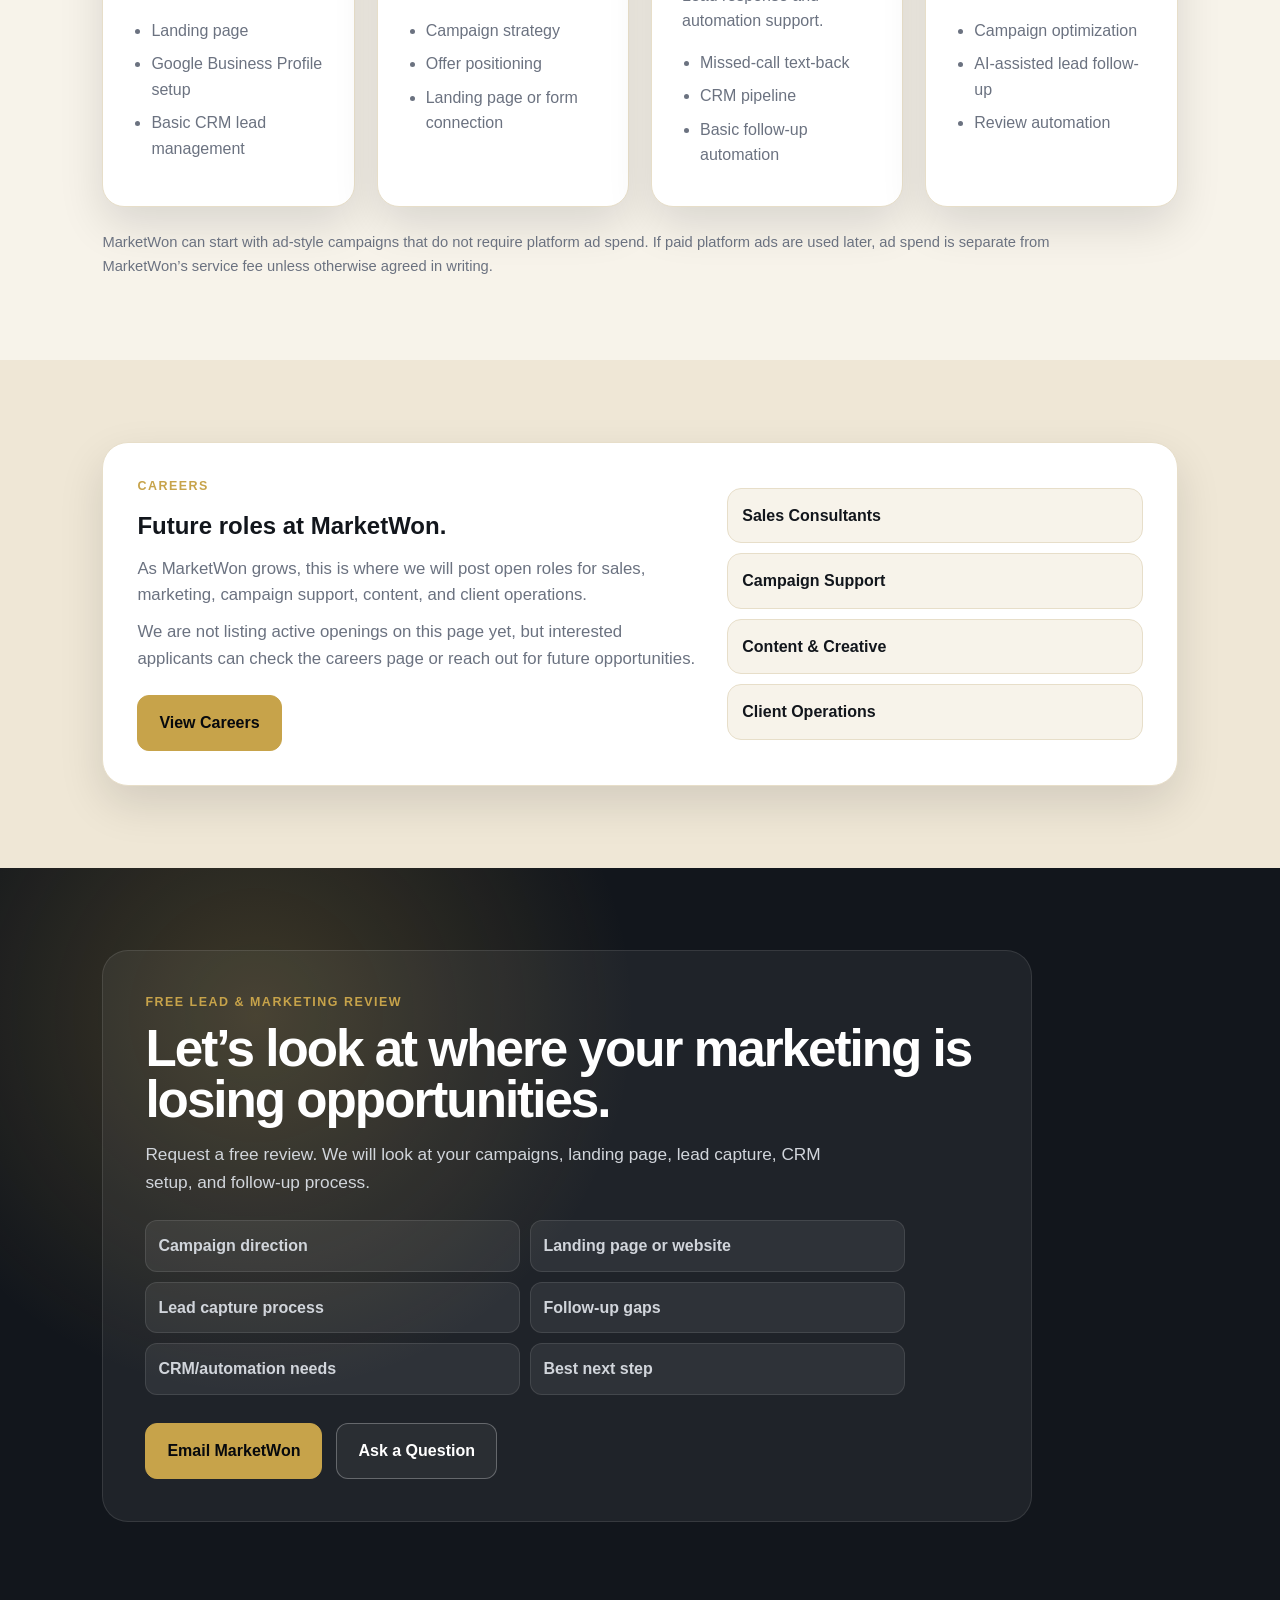
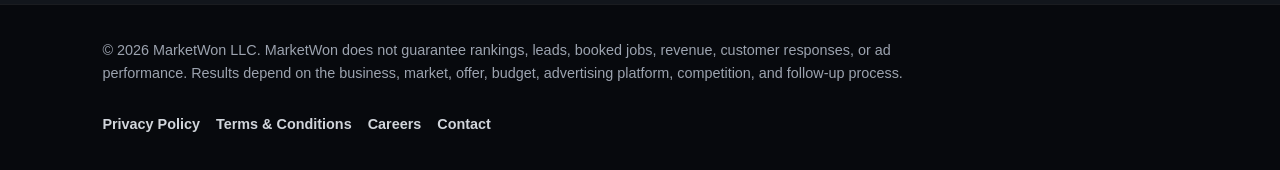
==== commit 38e91bb1: "Increase header logo size" ====
--- a/index.html
+++ b/index.html
@@ -70,8 +70,8 @@
     }
 
     .site-logo {
-      width: 165px;
-      max-height: 48px;
+      width: 230px;
+      max-height: 70px;
       height: auto;
       display: block;
       object-fit: contain;
@@ -2235,5 +2235,6 @@
       </div>
     </div>
   </footer>
+  <script src="https://widgets.leadconnectorhq.com/loader.js" data-resources-url="https://widgets.leadconnectorhq.com/chat-widget/loader.js" data-widget-id="6a38561ccab3f1c171444ecc" data-source="WEB_USER"></script>
 </body>
 </html>
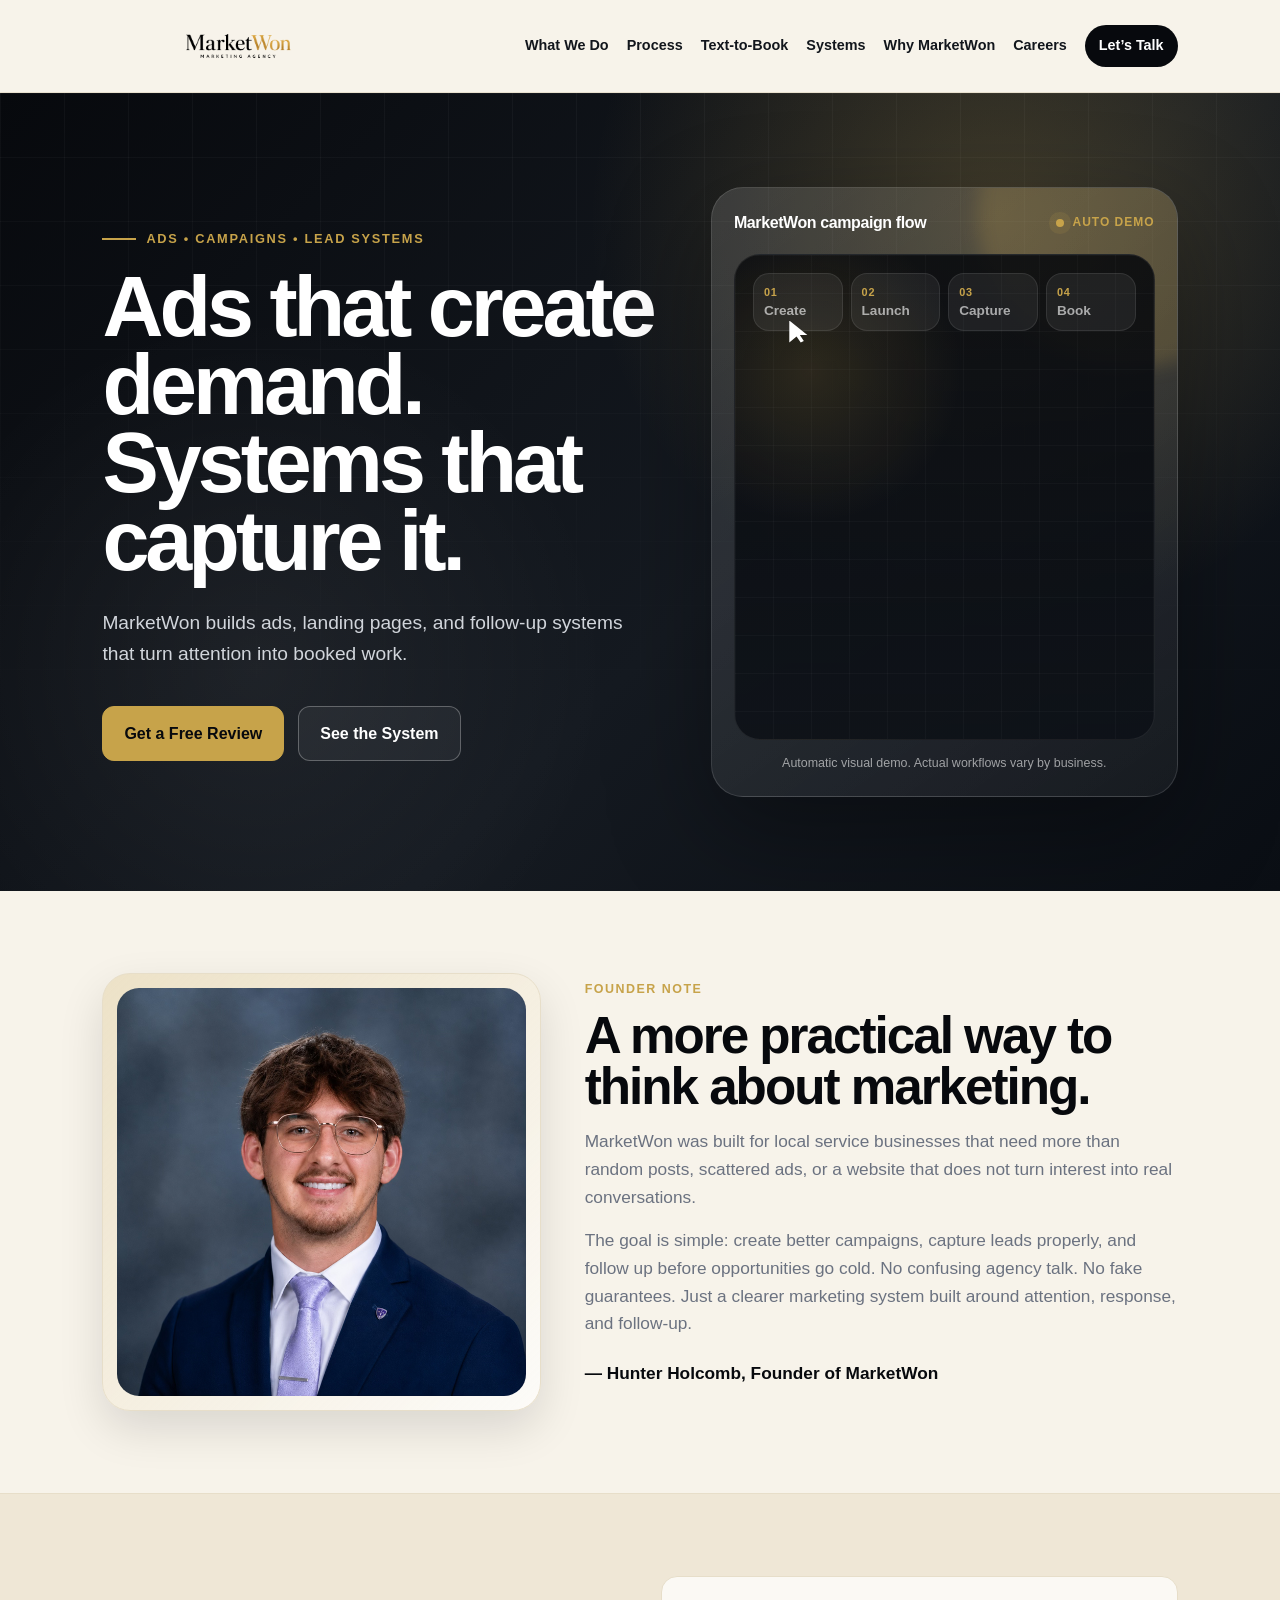
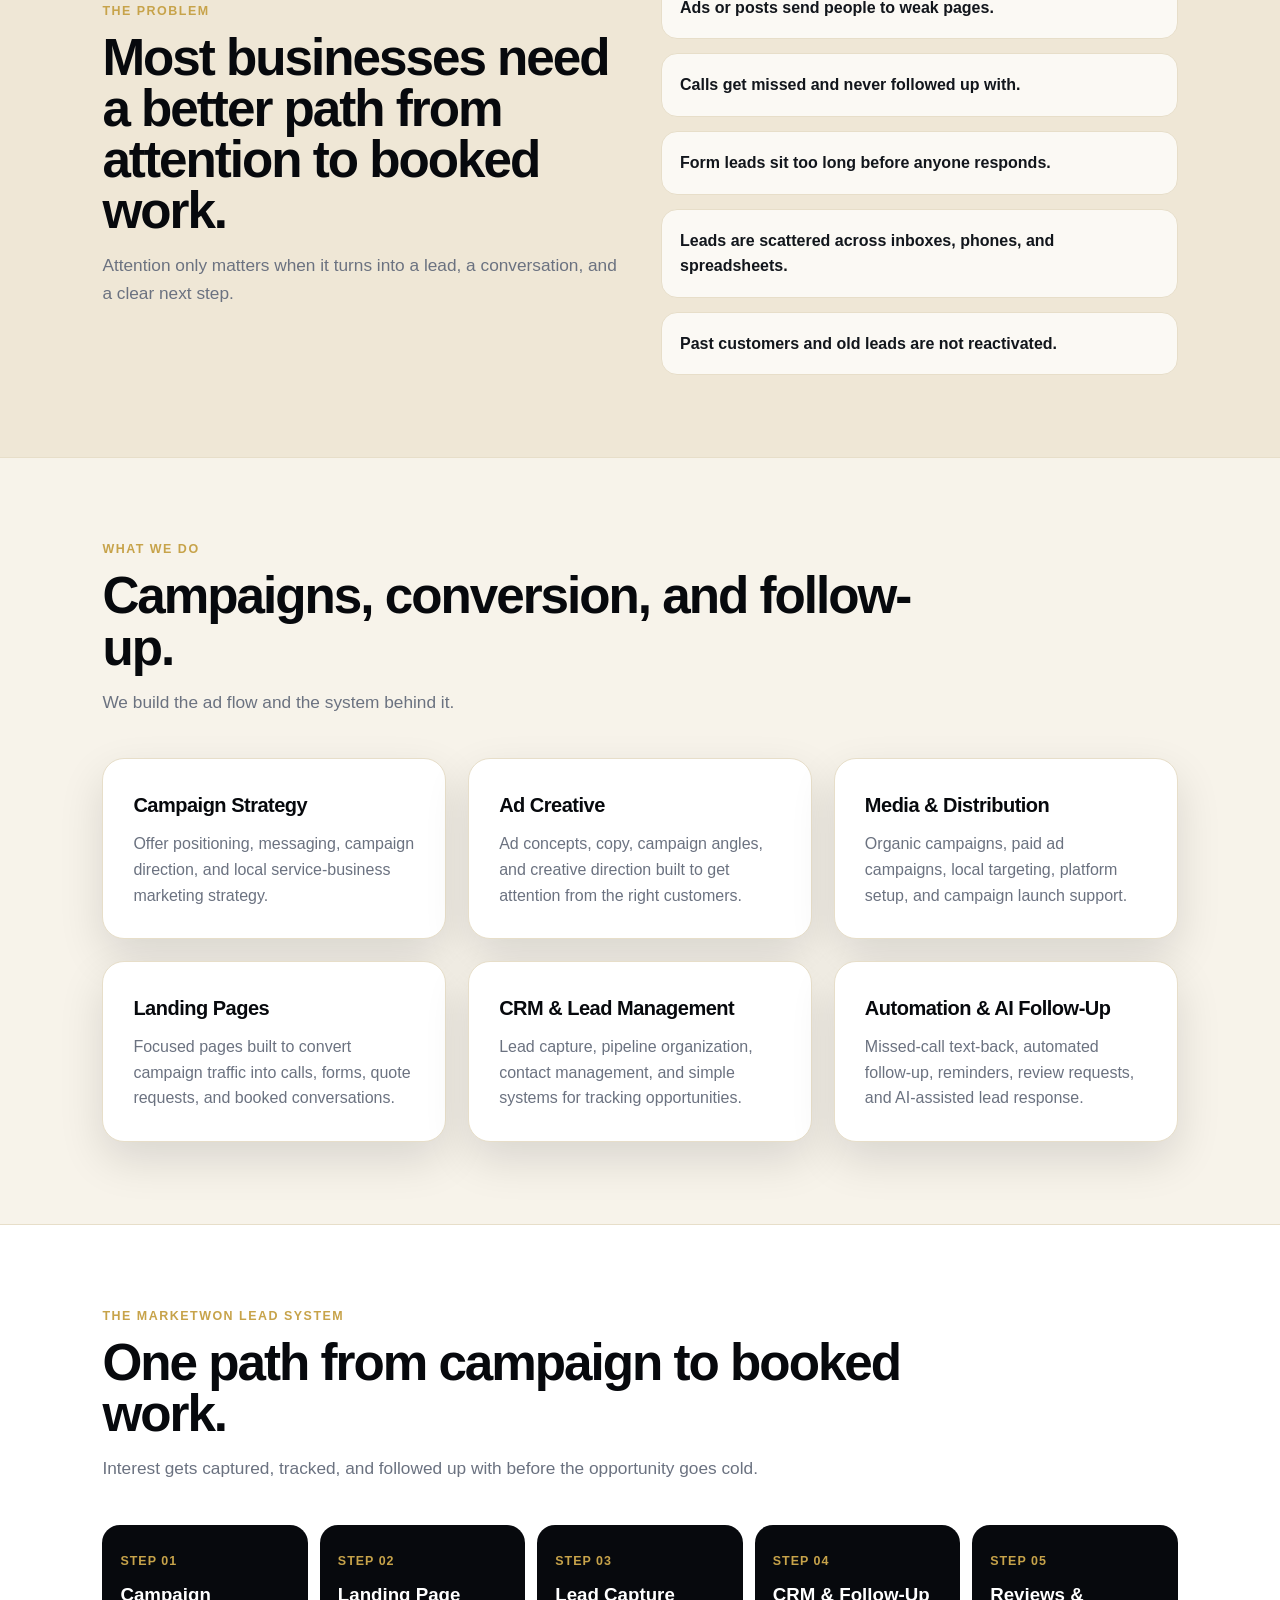
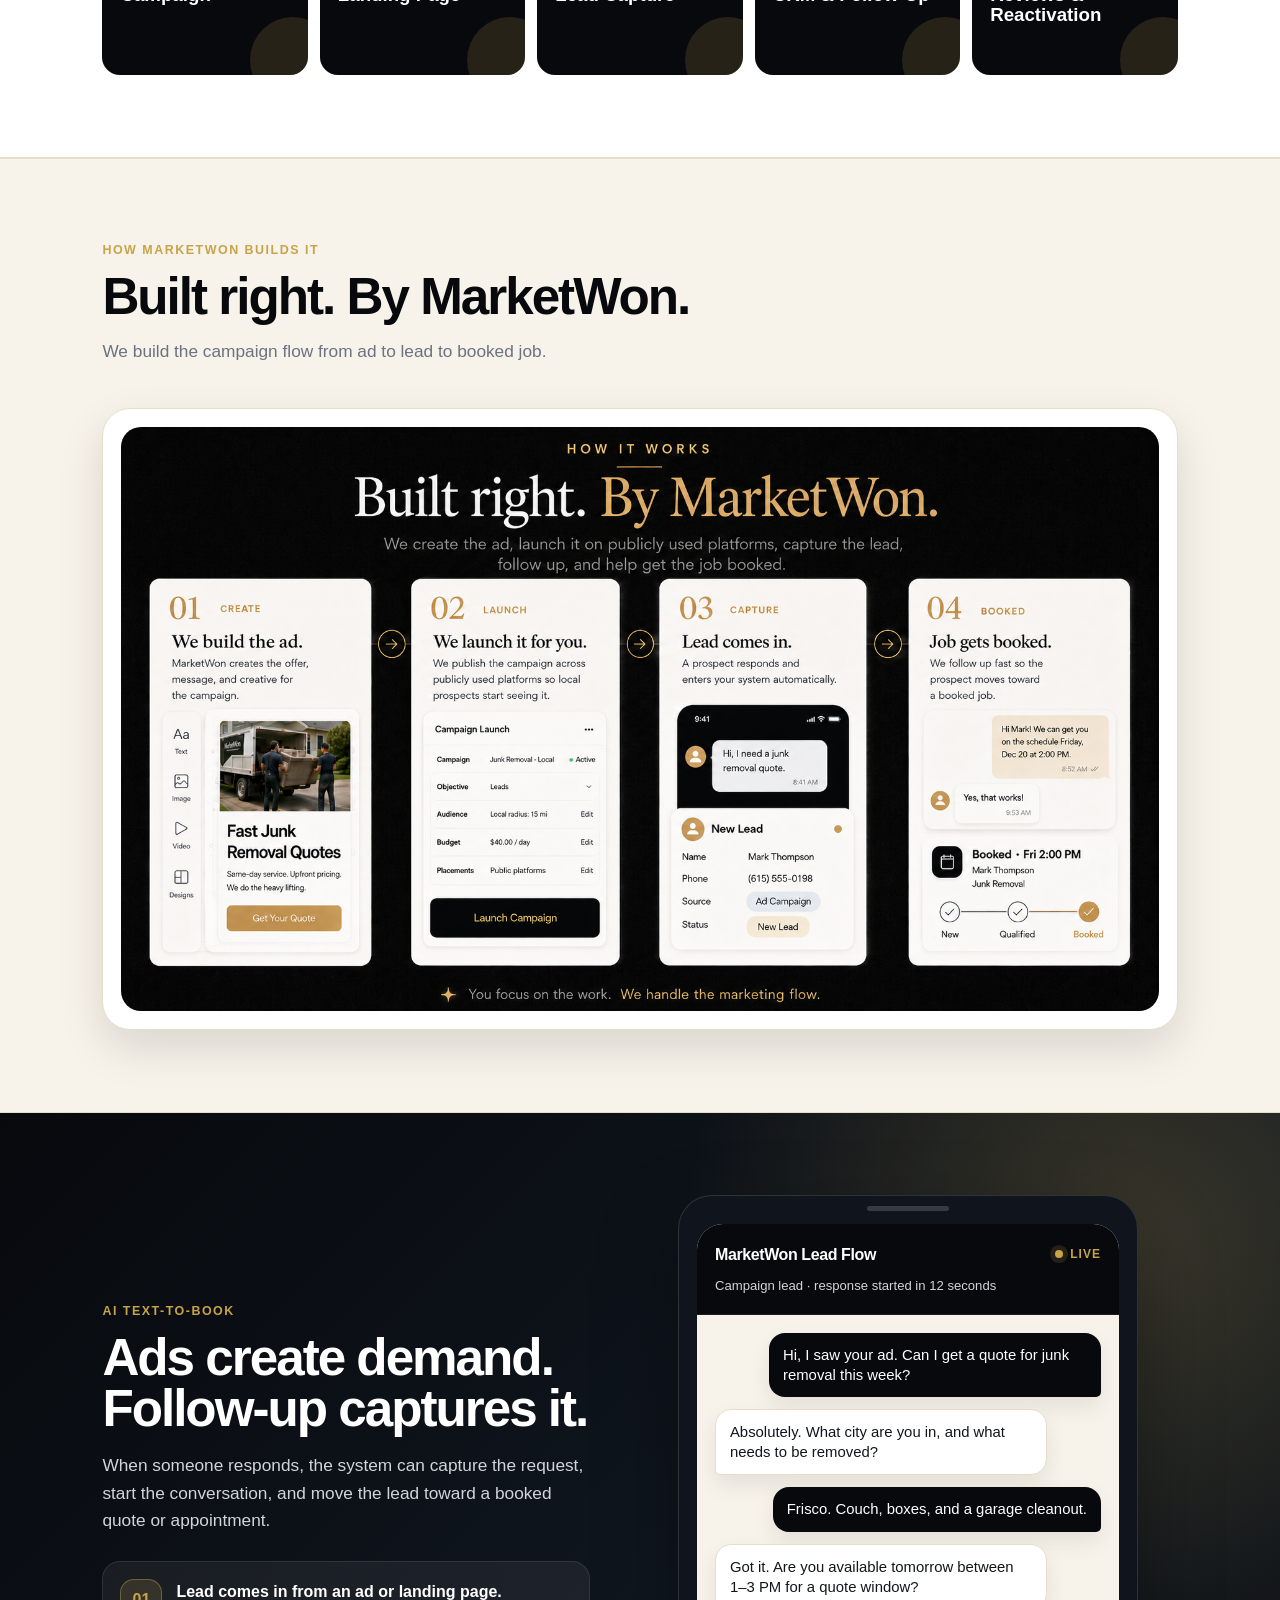
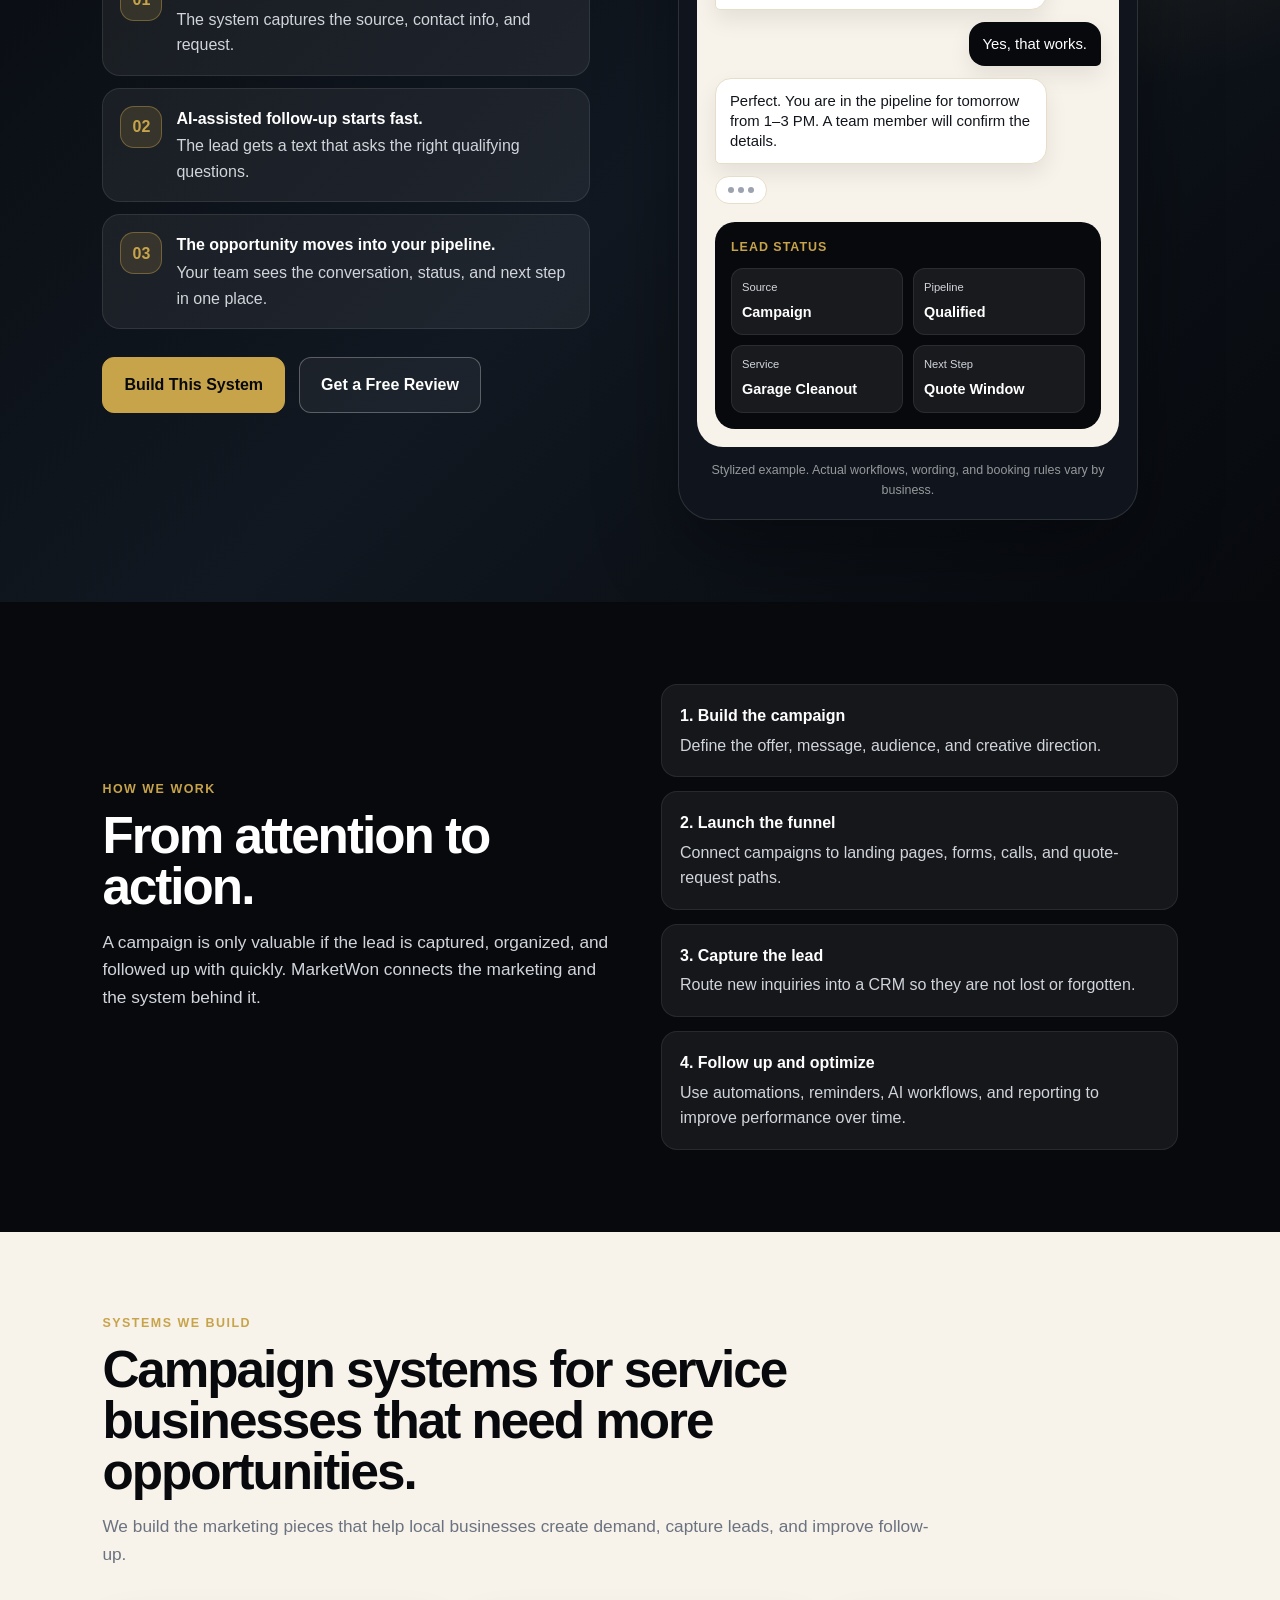
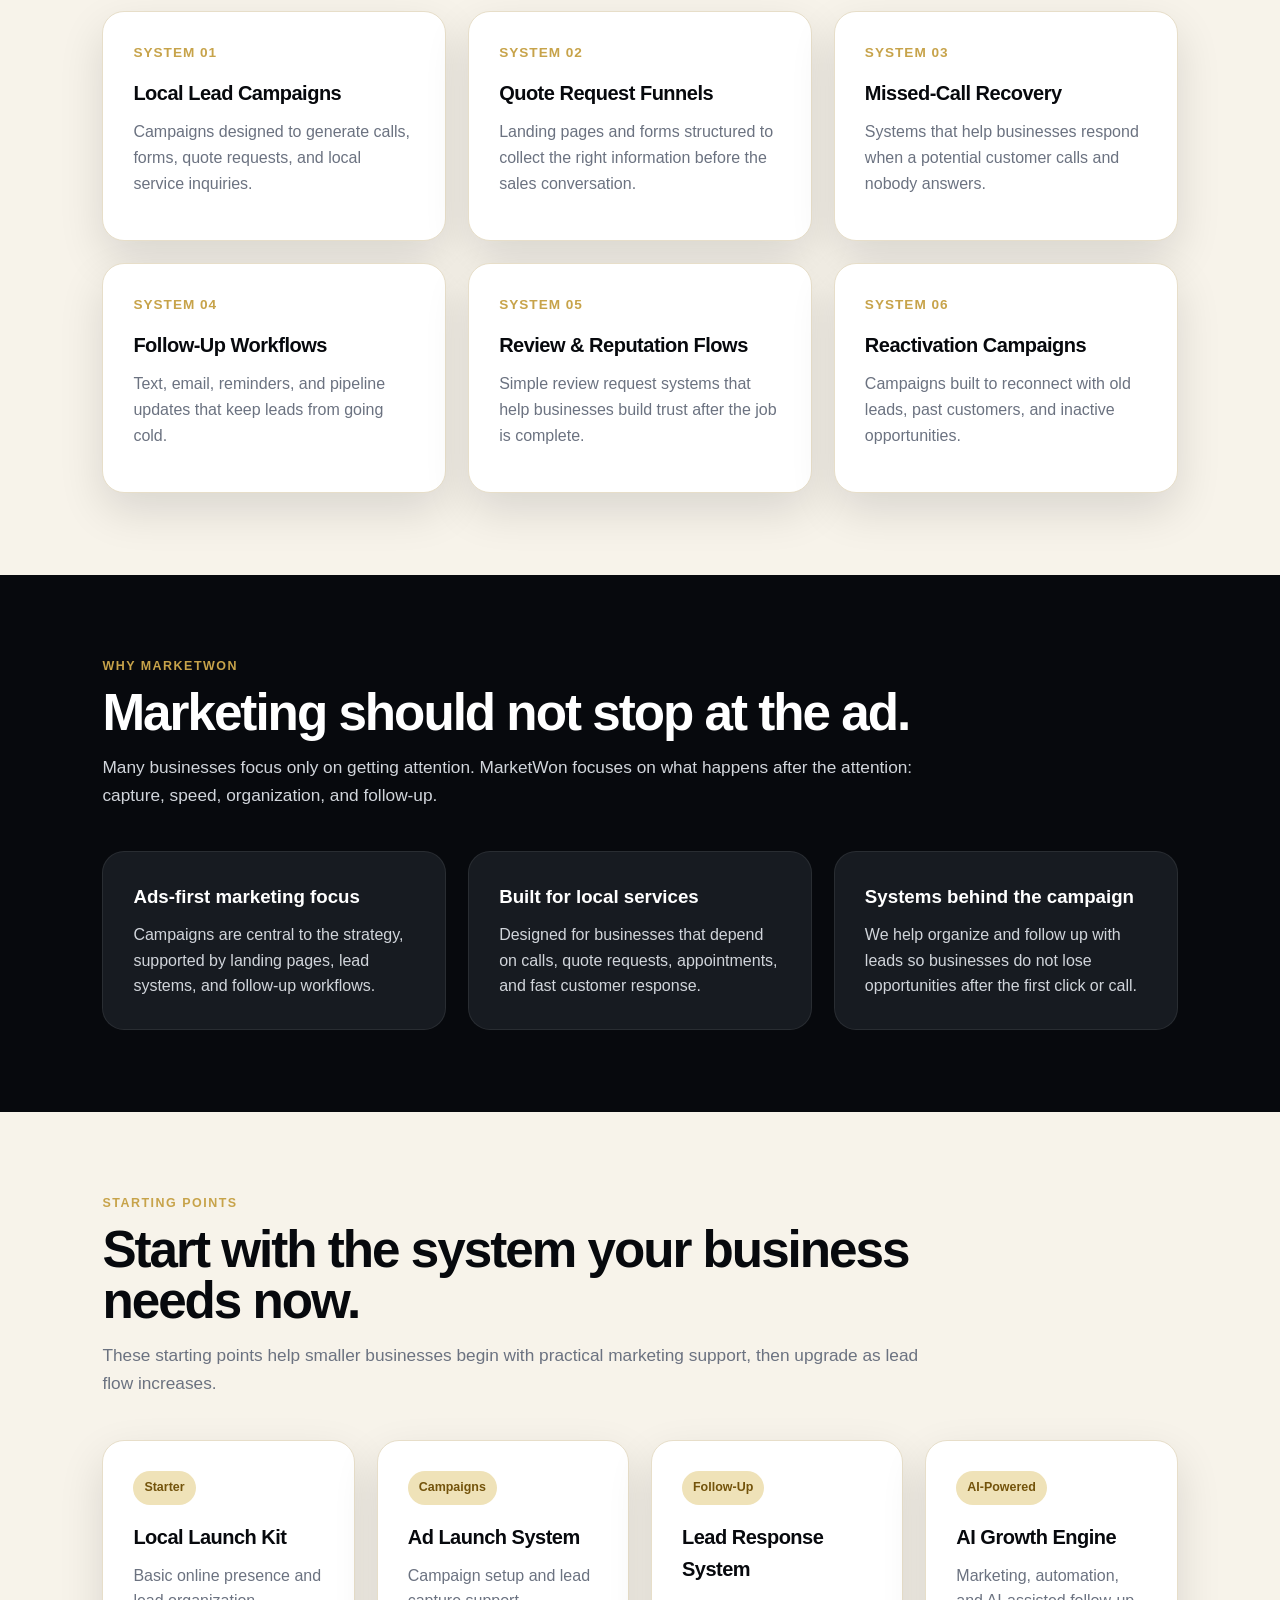
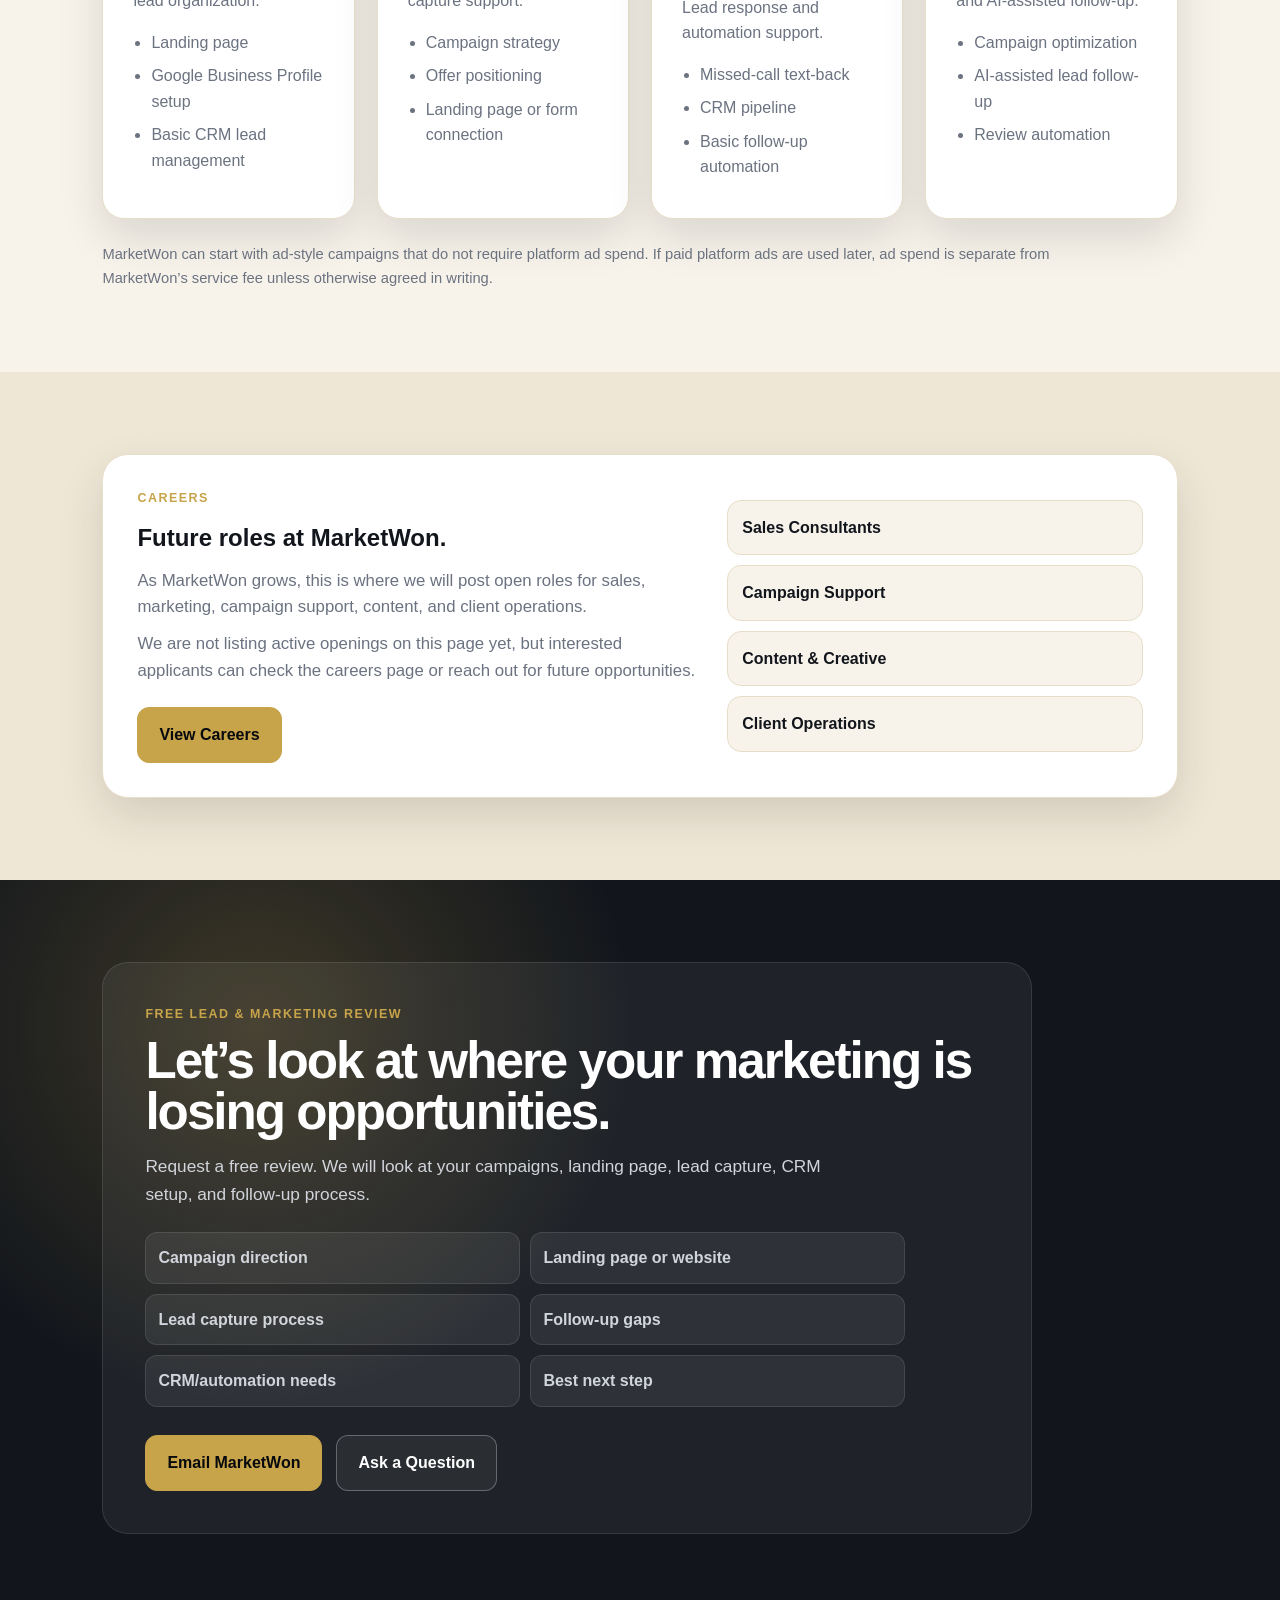
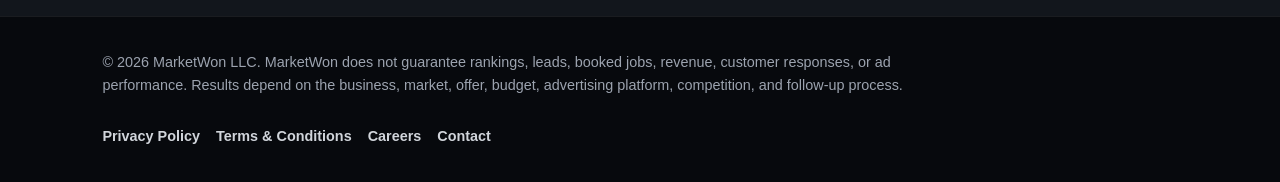
==== commit cc82469e: "Increase header logo size again" ====
--- a/index.html
+++ b/index.html
@@ -70,8 +70,8 @@
     }
 
     .site-logo {
-      width: 230px;
-      max-height: 70px;
+      width: 270px;
+      max-height: 82px;
       height: auto;
       display: block;
       object-fit: contain;
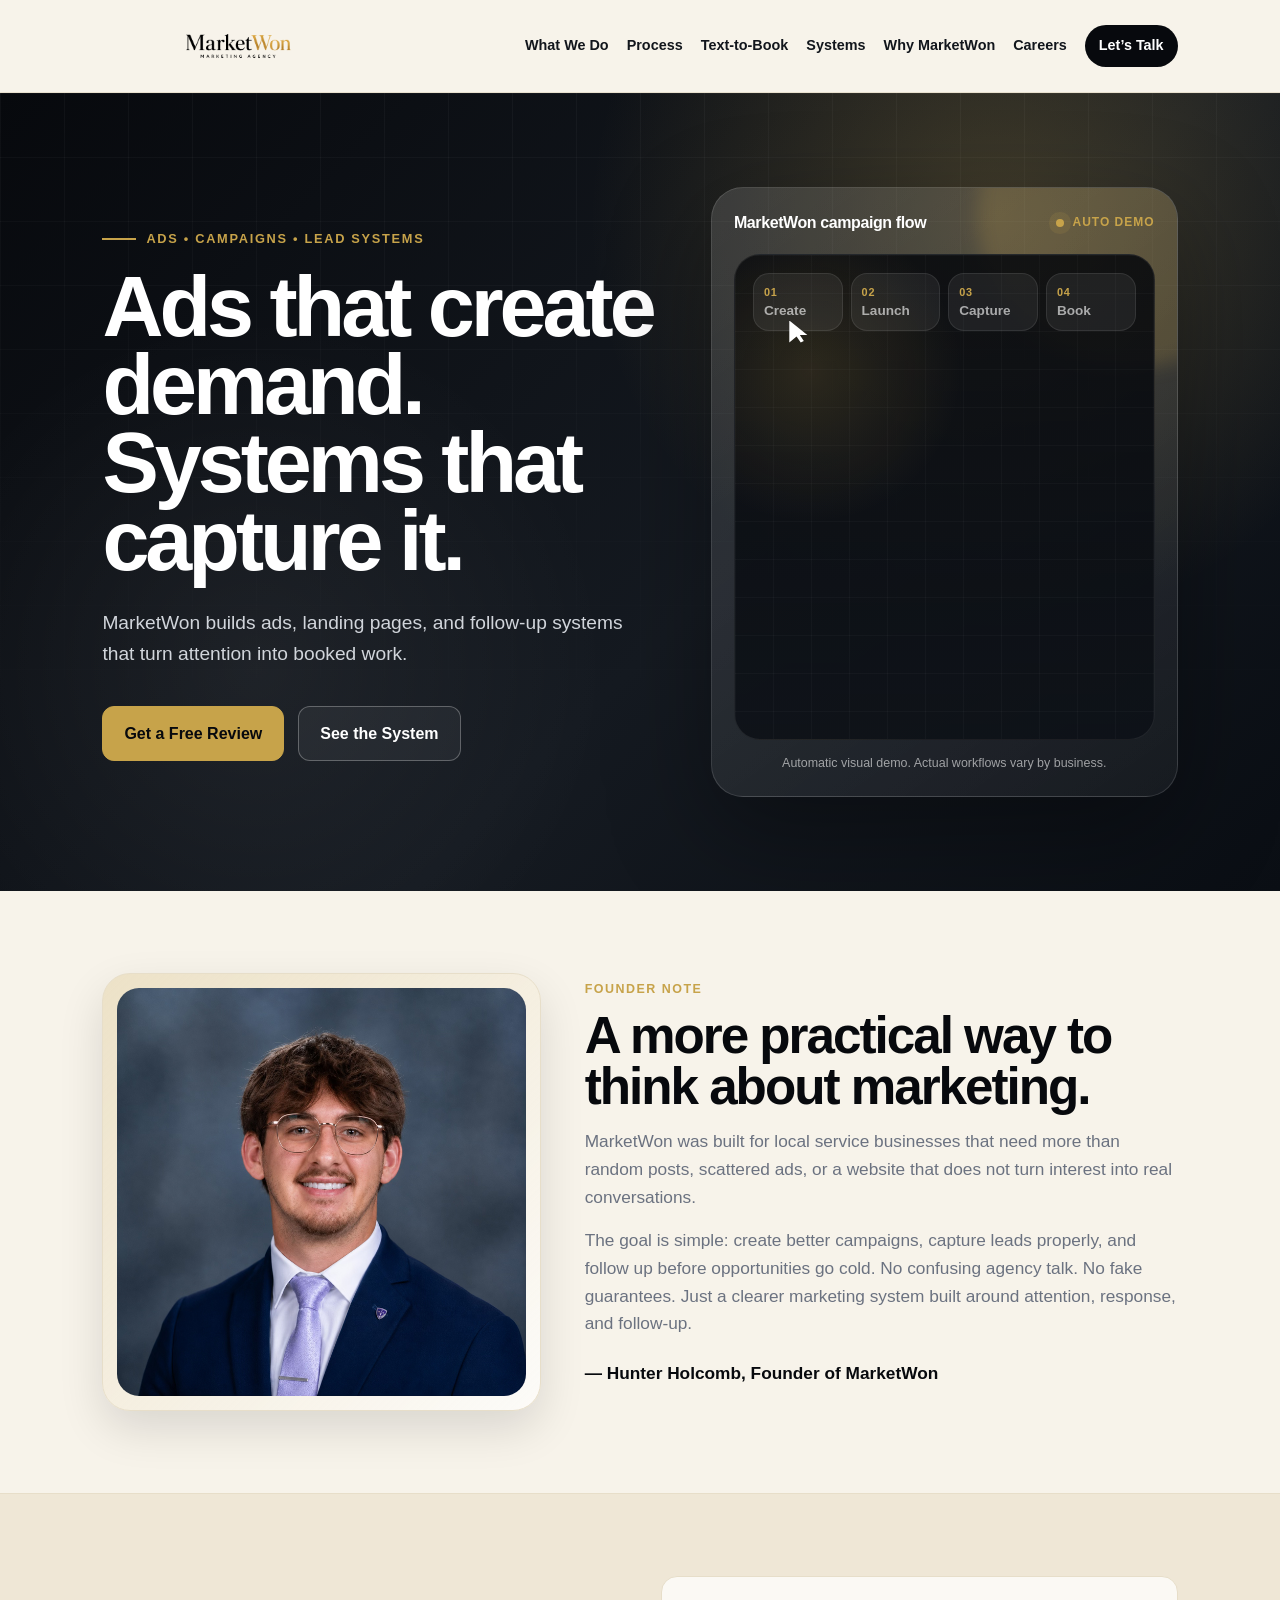
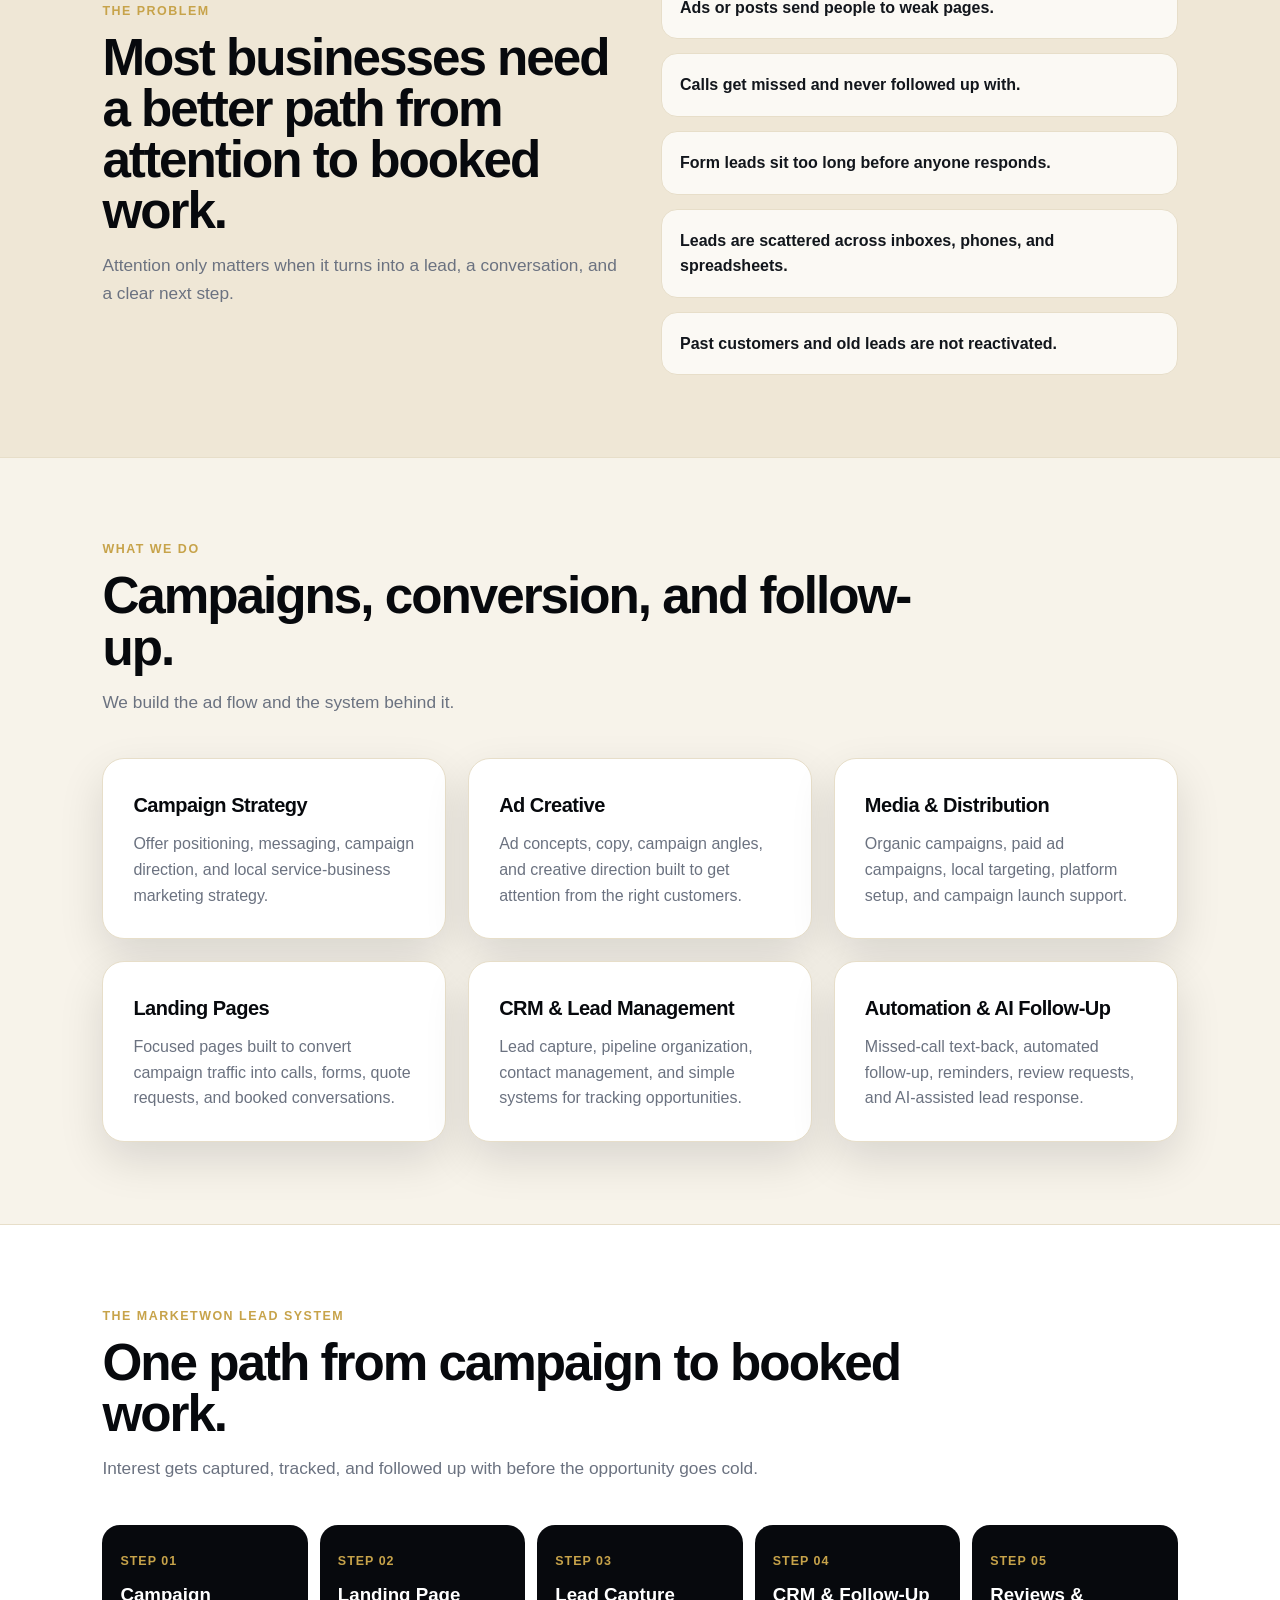
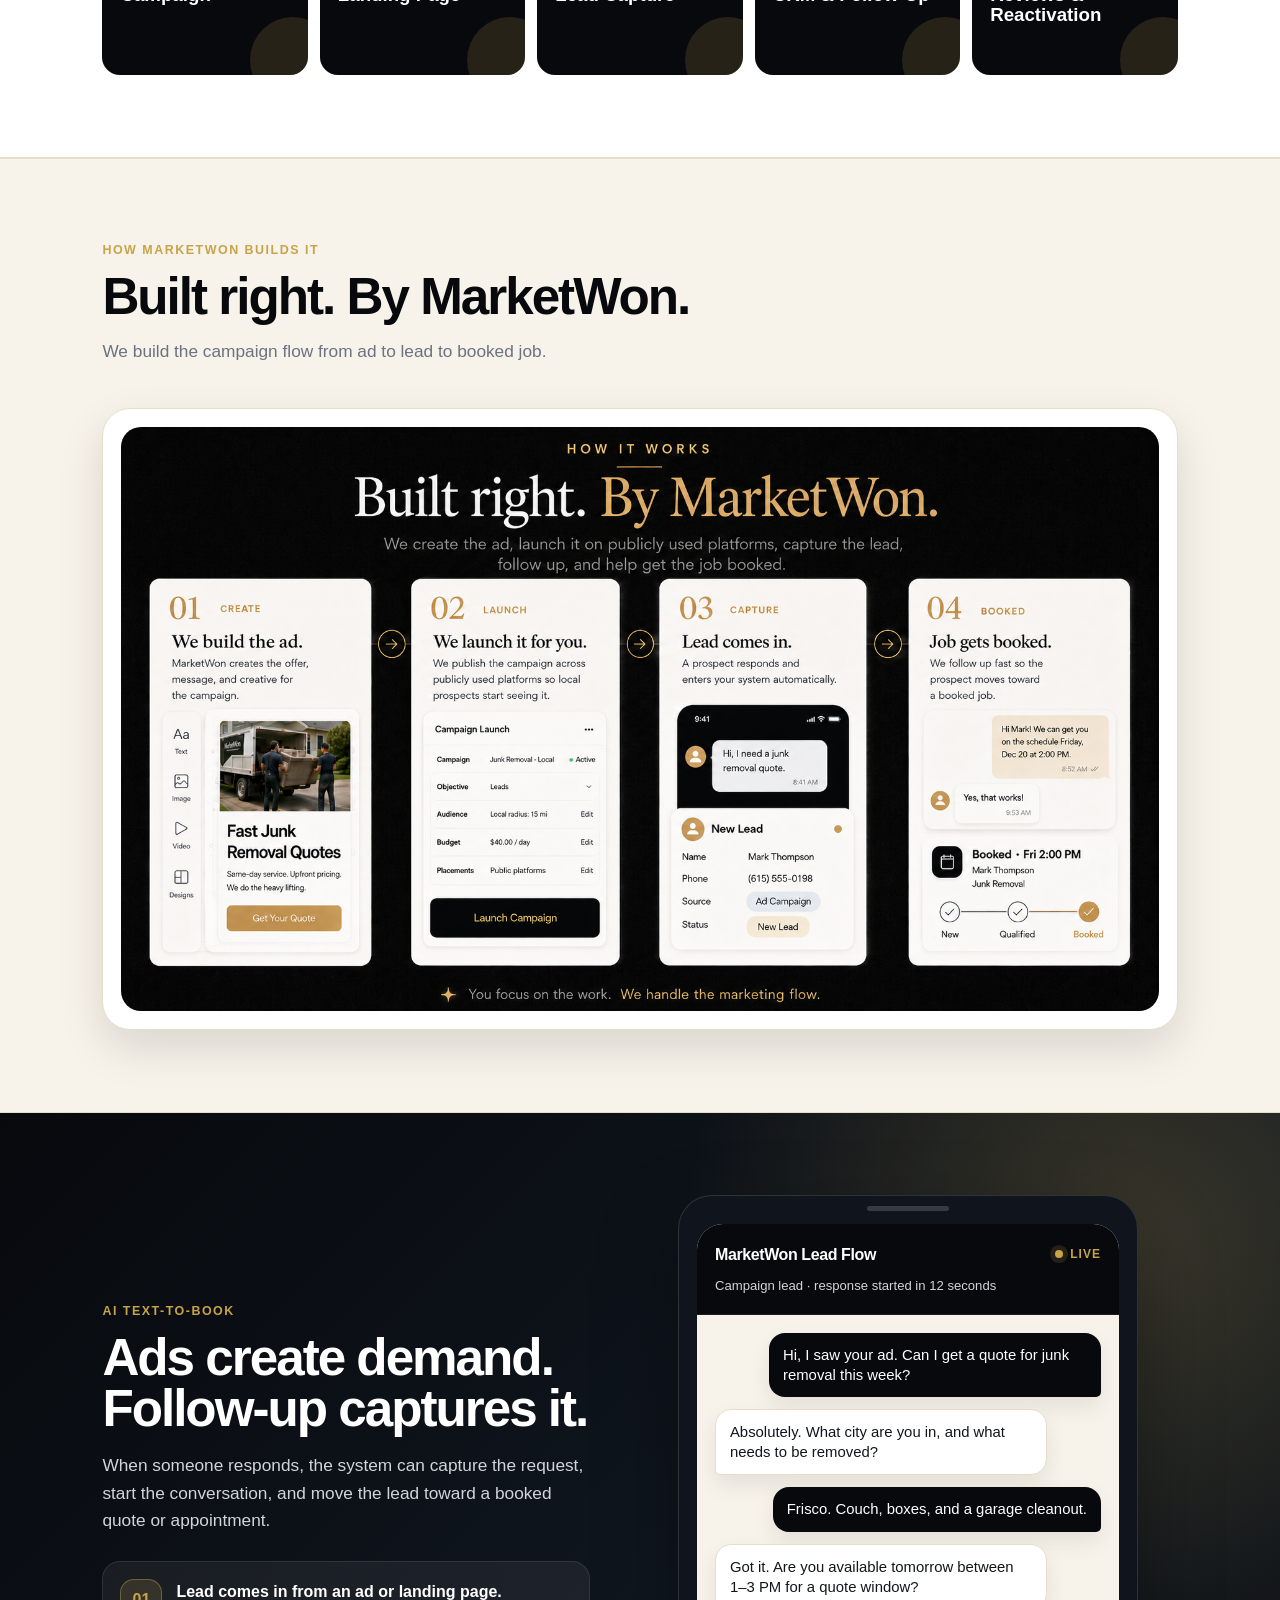
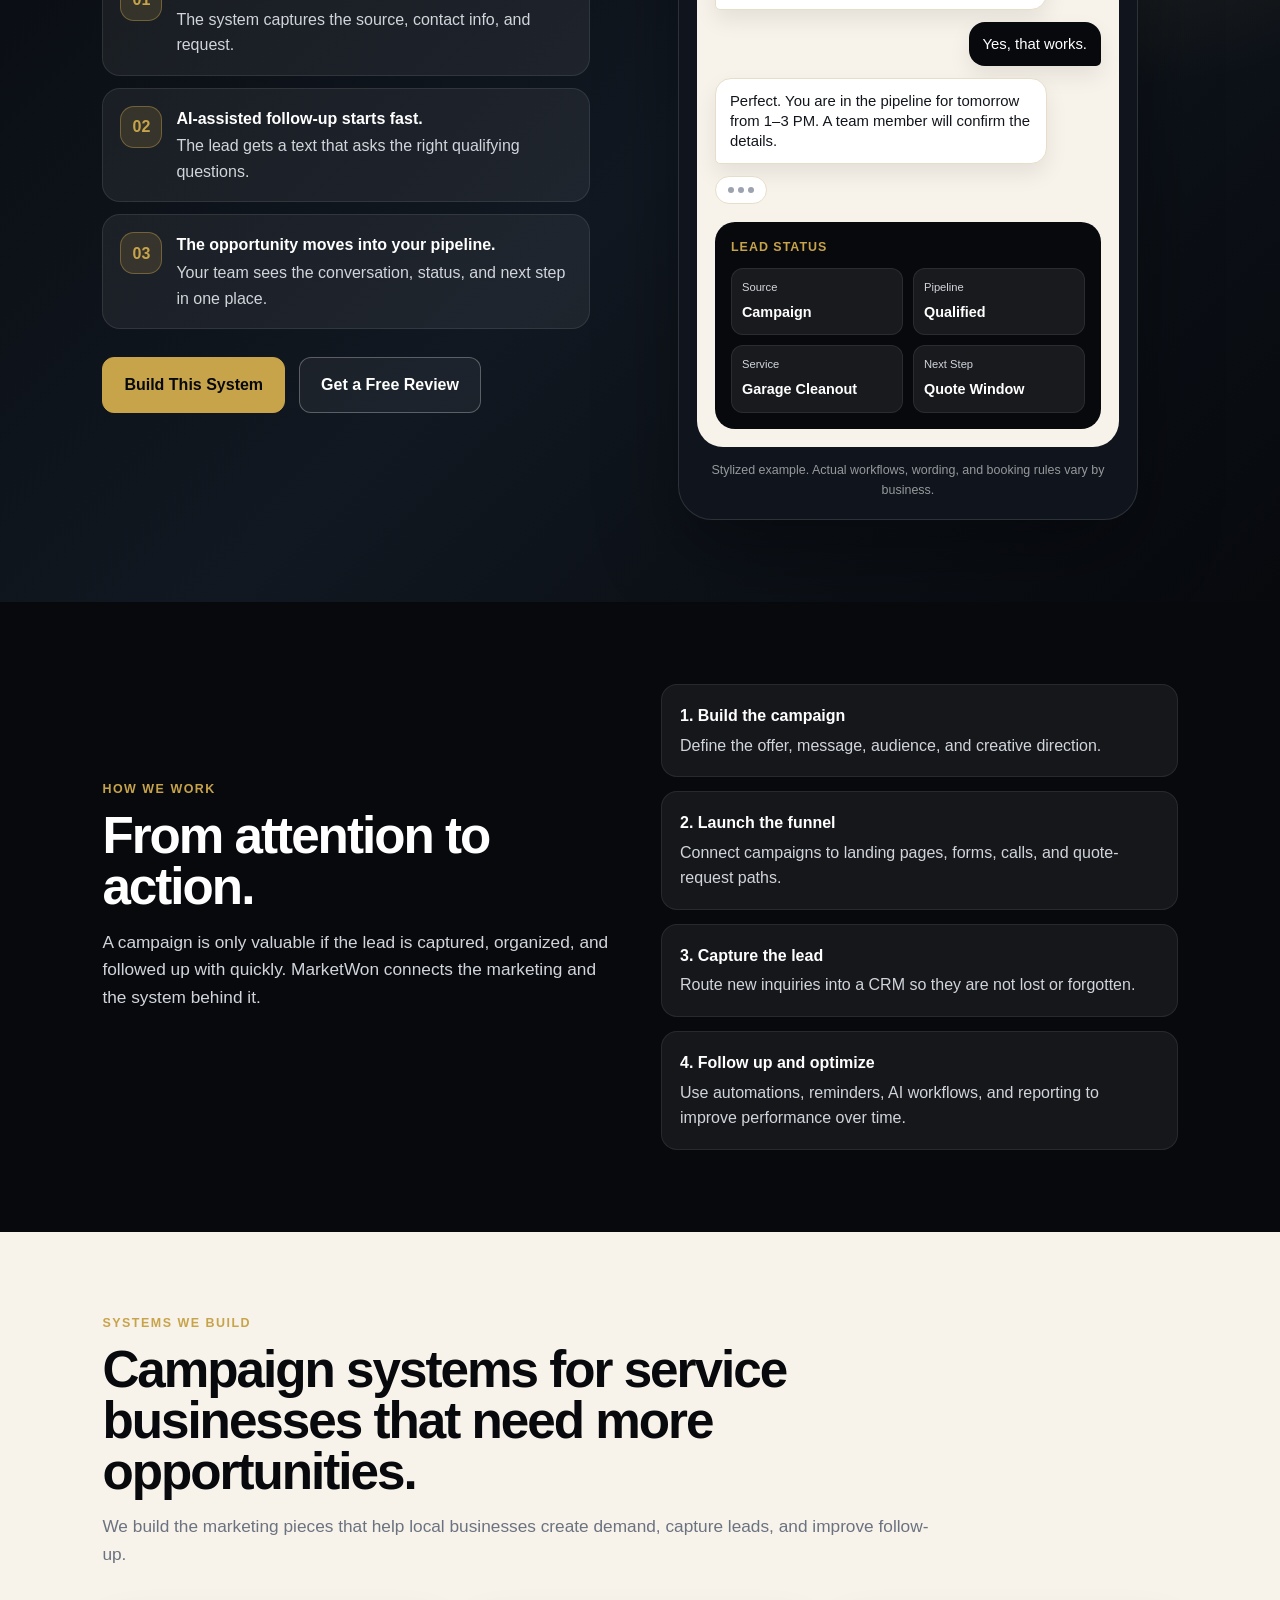
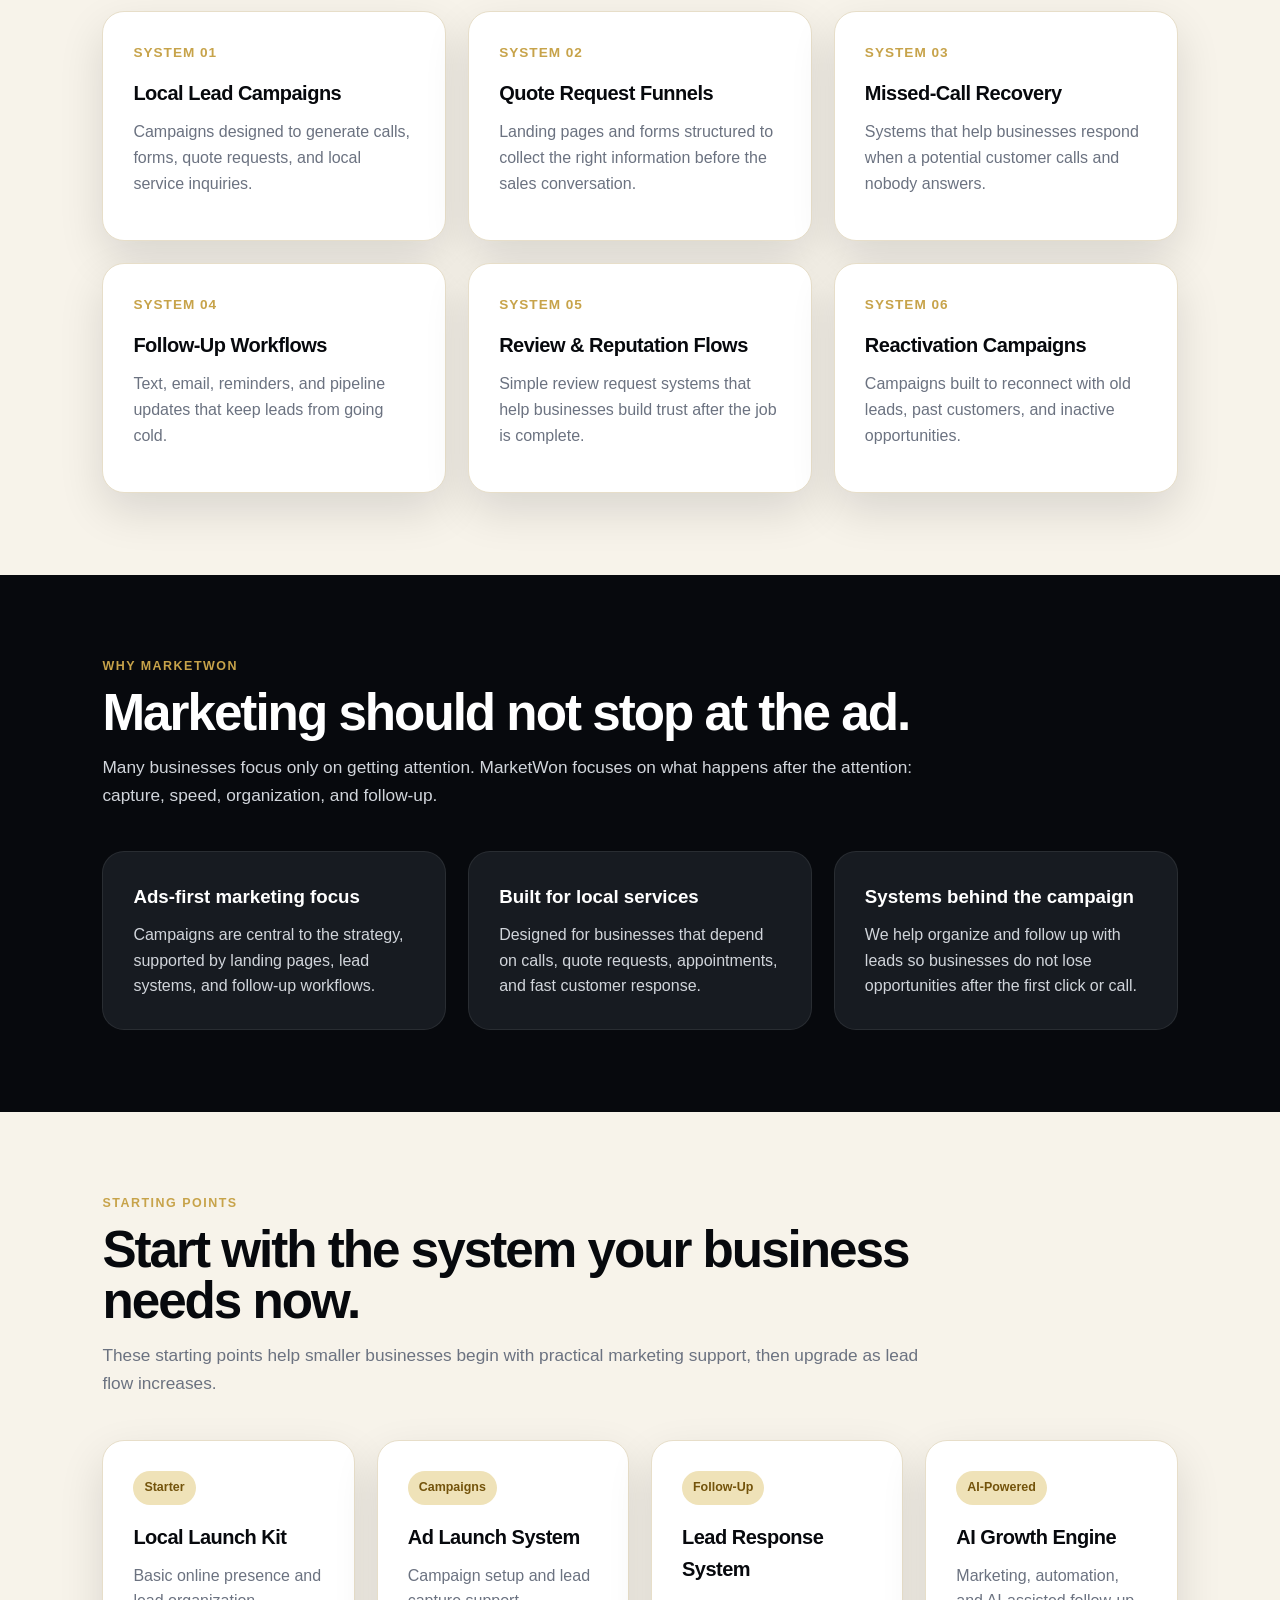
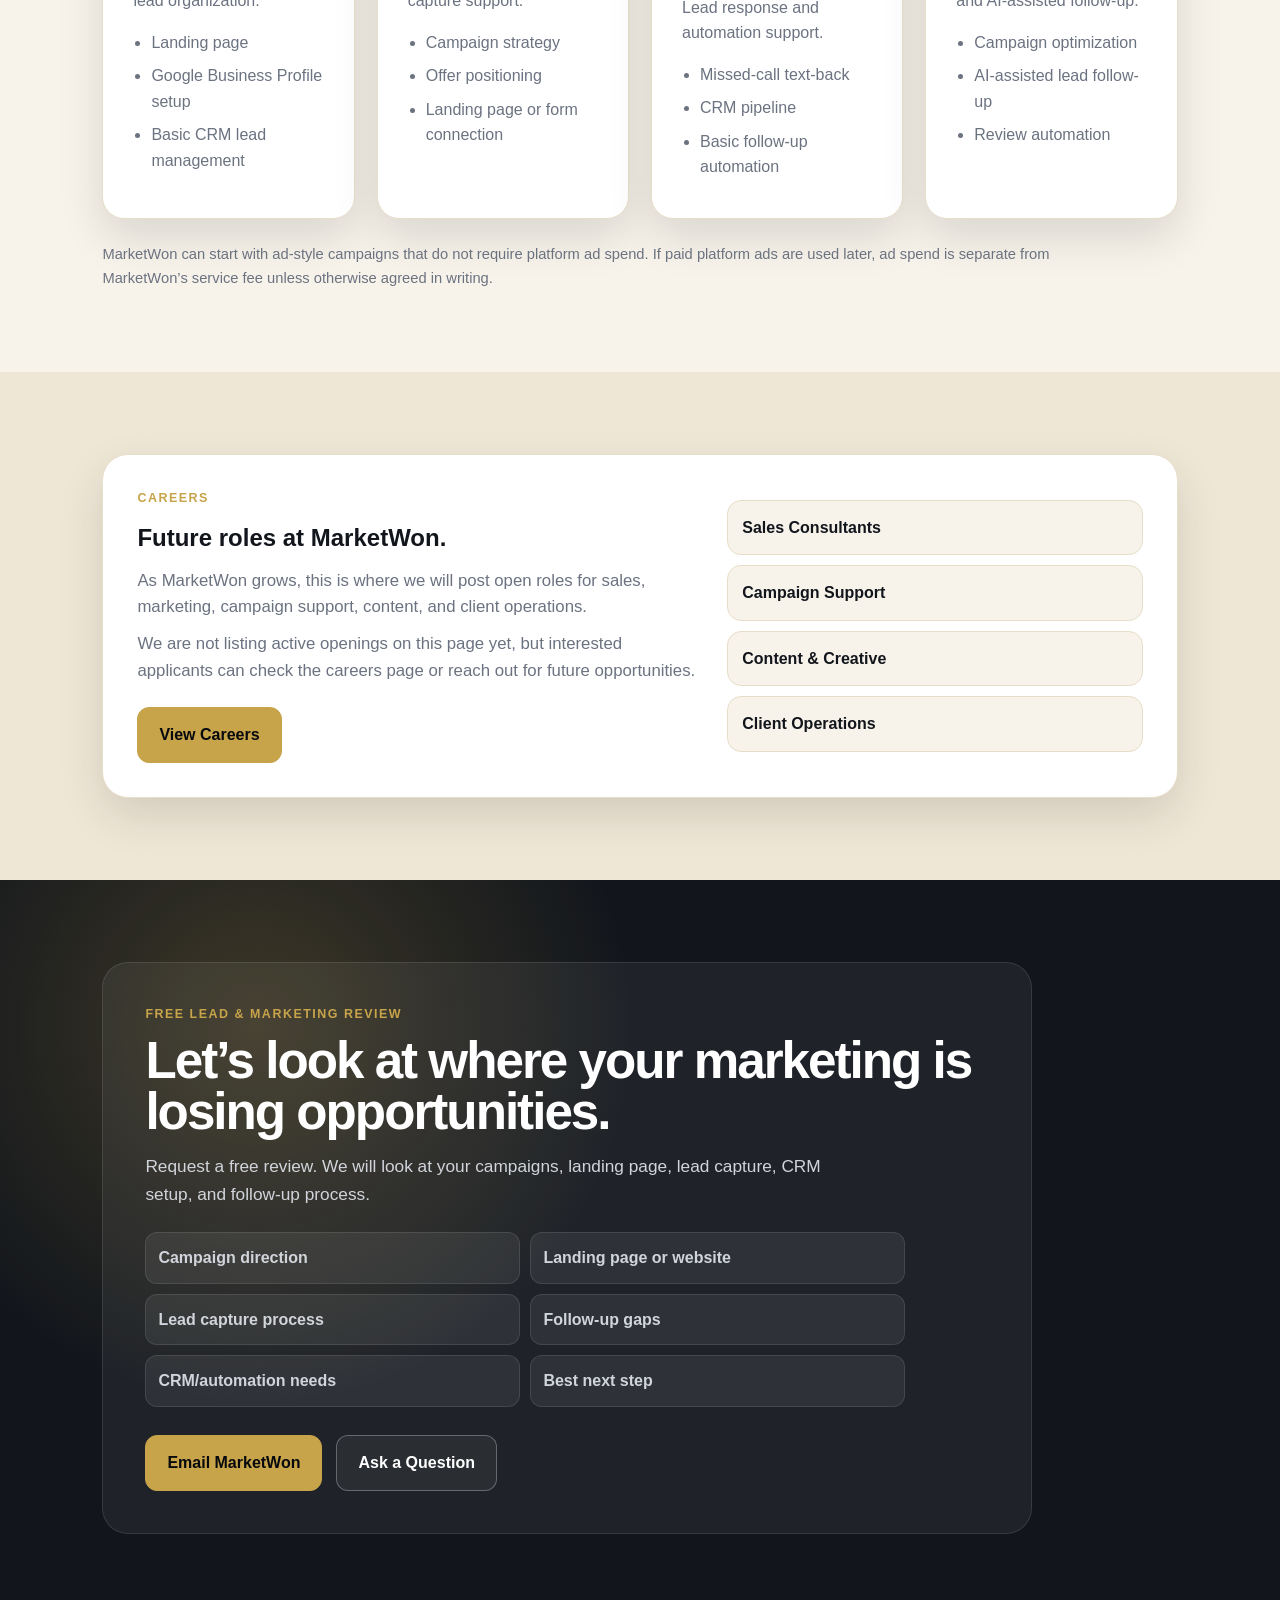
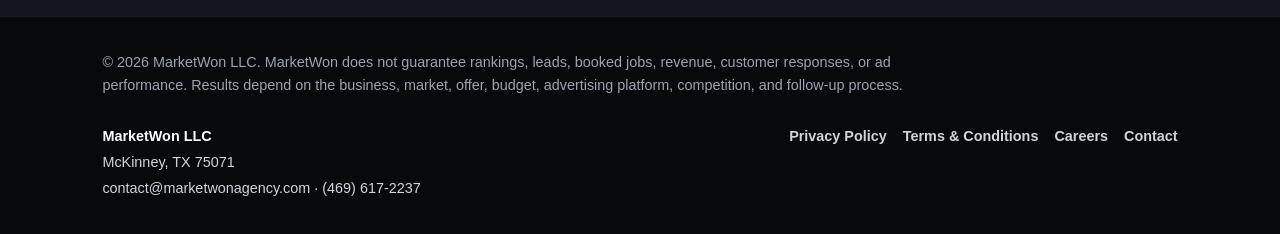
==== commit 87f8da15: "Refactor footer section in index.html" ====
--- a/index.html
+++ b/index.html
@@ -2217,24 +2217,30 @@
     </section>
   </main>
 
-  <footer>
-    <div class="footer-inner">
-      <div class="footer-copy">
-        <p>
-          © 2026 MarketWon LLC. MarketWon does not guarantee rankings, leads, booked jobs, revenue,
-          customer responses, or ad performance. Results depend on the business, market, offer, budget,
-          advertising platform, competition, and follow-up process.
-        </p>
-      </div>
-
-      <div class="footer-links" aria-label="Footer links">
-        <a href="privacy.html">Privacy Policy</a>
-        <a href="terms.html">Terms & Conditions</a>
-        <a href="careers.html">Careers</a>
-        <a href="mailto:contact@marketwonagency.com">Contact</a>
-      </div>
+<footer>
+  <div class="footer-inner">
+    <div class="footer-copy">
+      <p>
+        © 2026 MarketWon LLC. MarketWon does not guarantee rankings, leads, booked jobs, revenue,
+        customer responses, or ad performance. Results depend on the business, market, offer, budget,
+        advertising platform, competition, and follow-up process.
+      </p>
     </div>
-  </footer>
+
+    <div class="footer-contact" aria-label="Business contact information" style="color: #D1D5DB; font-size: 0.9rem; line-height: 1.55;">
+      <p style="margin: 0 0 4px;"><strong style="color: #FFFFFF;">MarketWon LLC</strong></p>
+      <p style="margin: 0 0 4px;">McKinney, TX 75071</p>
+      <p style="margin: 0;">contact@marketwonagency.com · (469) 617-2237</p>
+    </div>
+
+    <div class="footer-links" aria-label="Footer links">
+      <a href="privacy.html">Privacy Policy</a>
+      <a href="terms.html">Terms & Conditions</a>
+      <a href="careers.html">Careers</a>
+      <a href="mailto:contact@marketwonagency.com">Contact</a>
+    </div>
+  </div>
+</footer>
   <script src="https://widgets.leadconnectorhq.com/loader.js" data-resources-url="https://widgets.leadconnectorhq.com/chat-widget/loader.js" data-widget-id="6a38561ccab3f1c171444ecc" data-source="WEB_USER"></script>
 </body>
 </html>
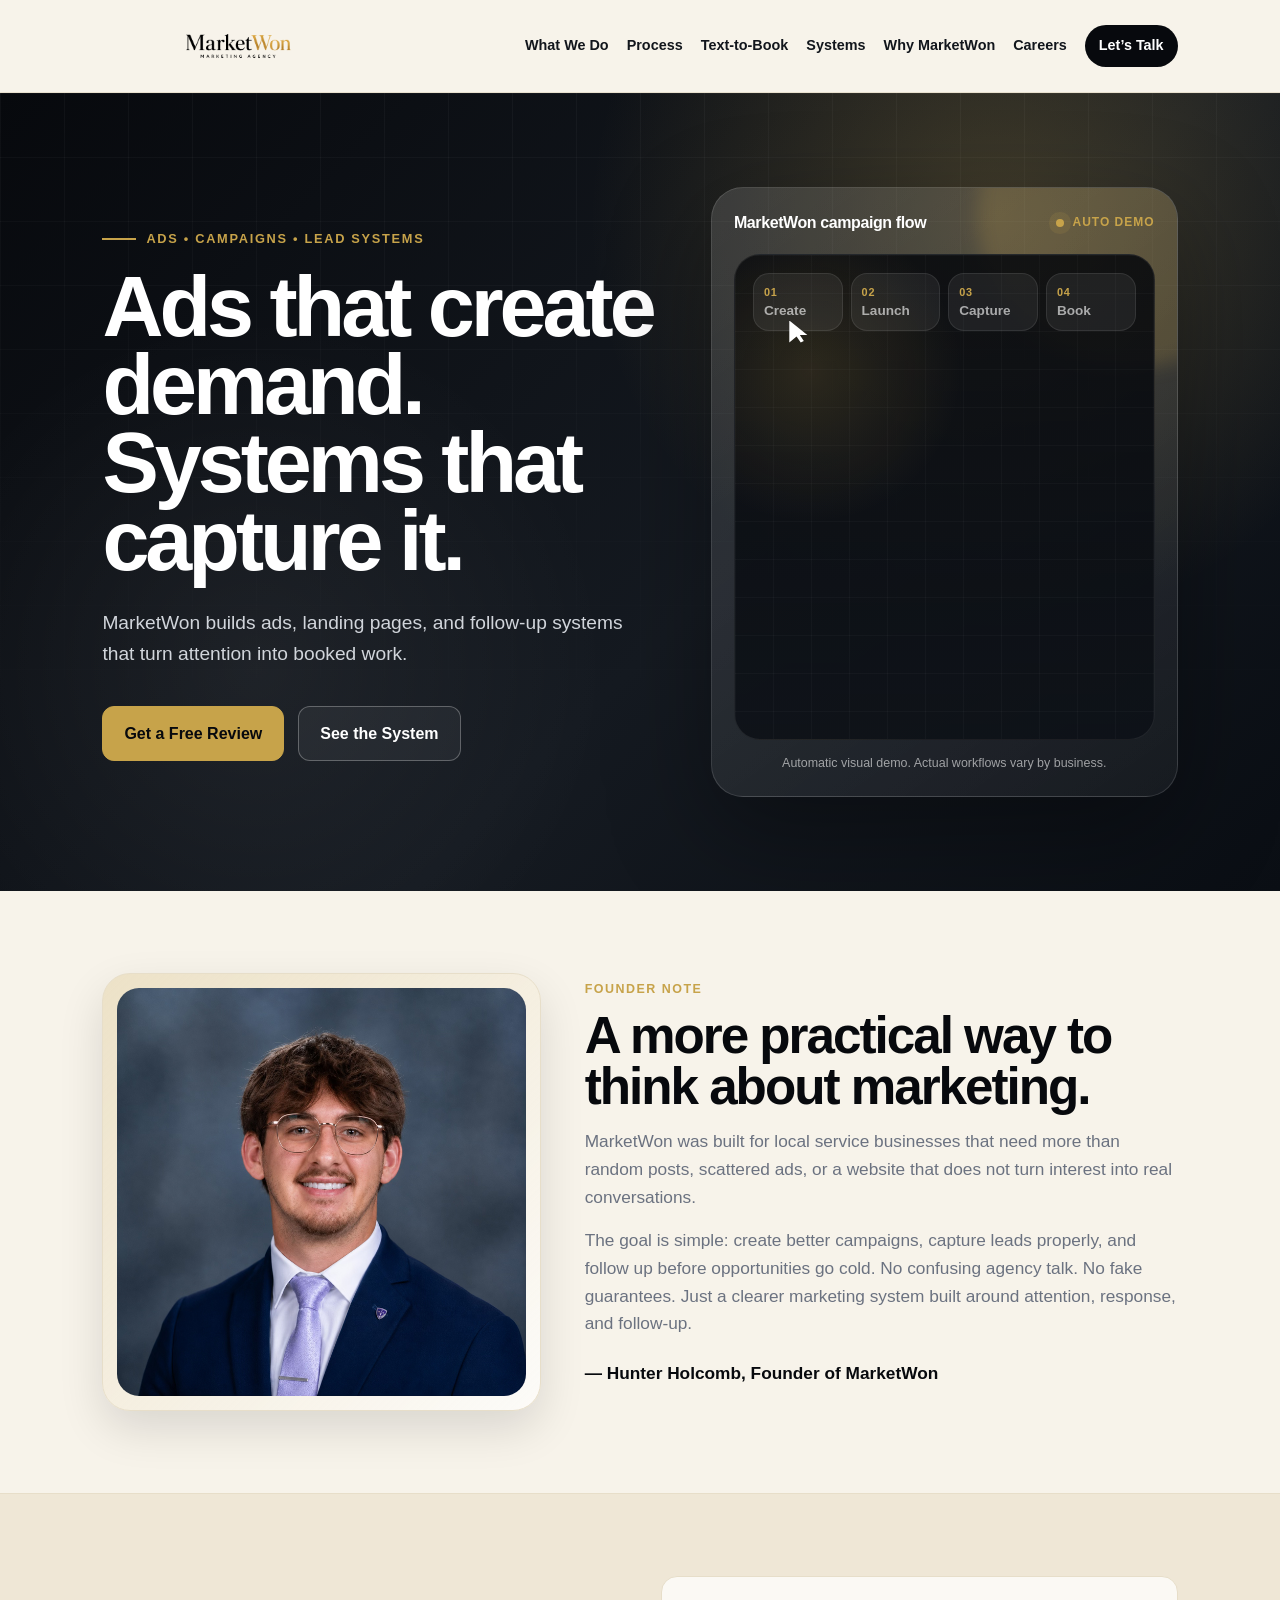
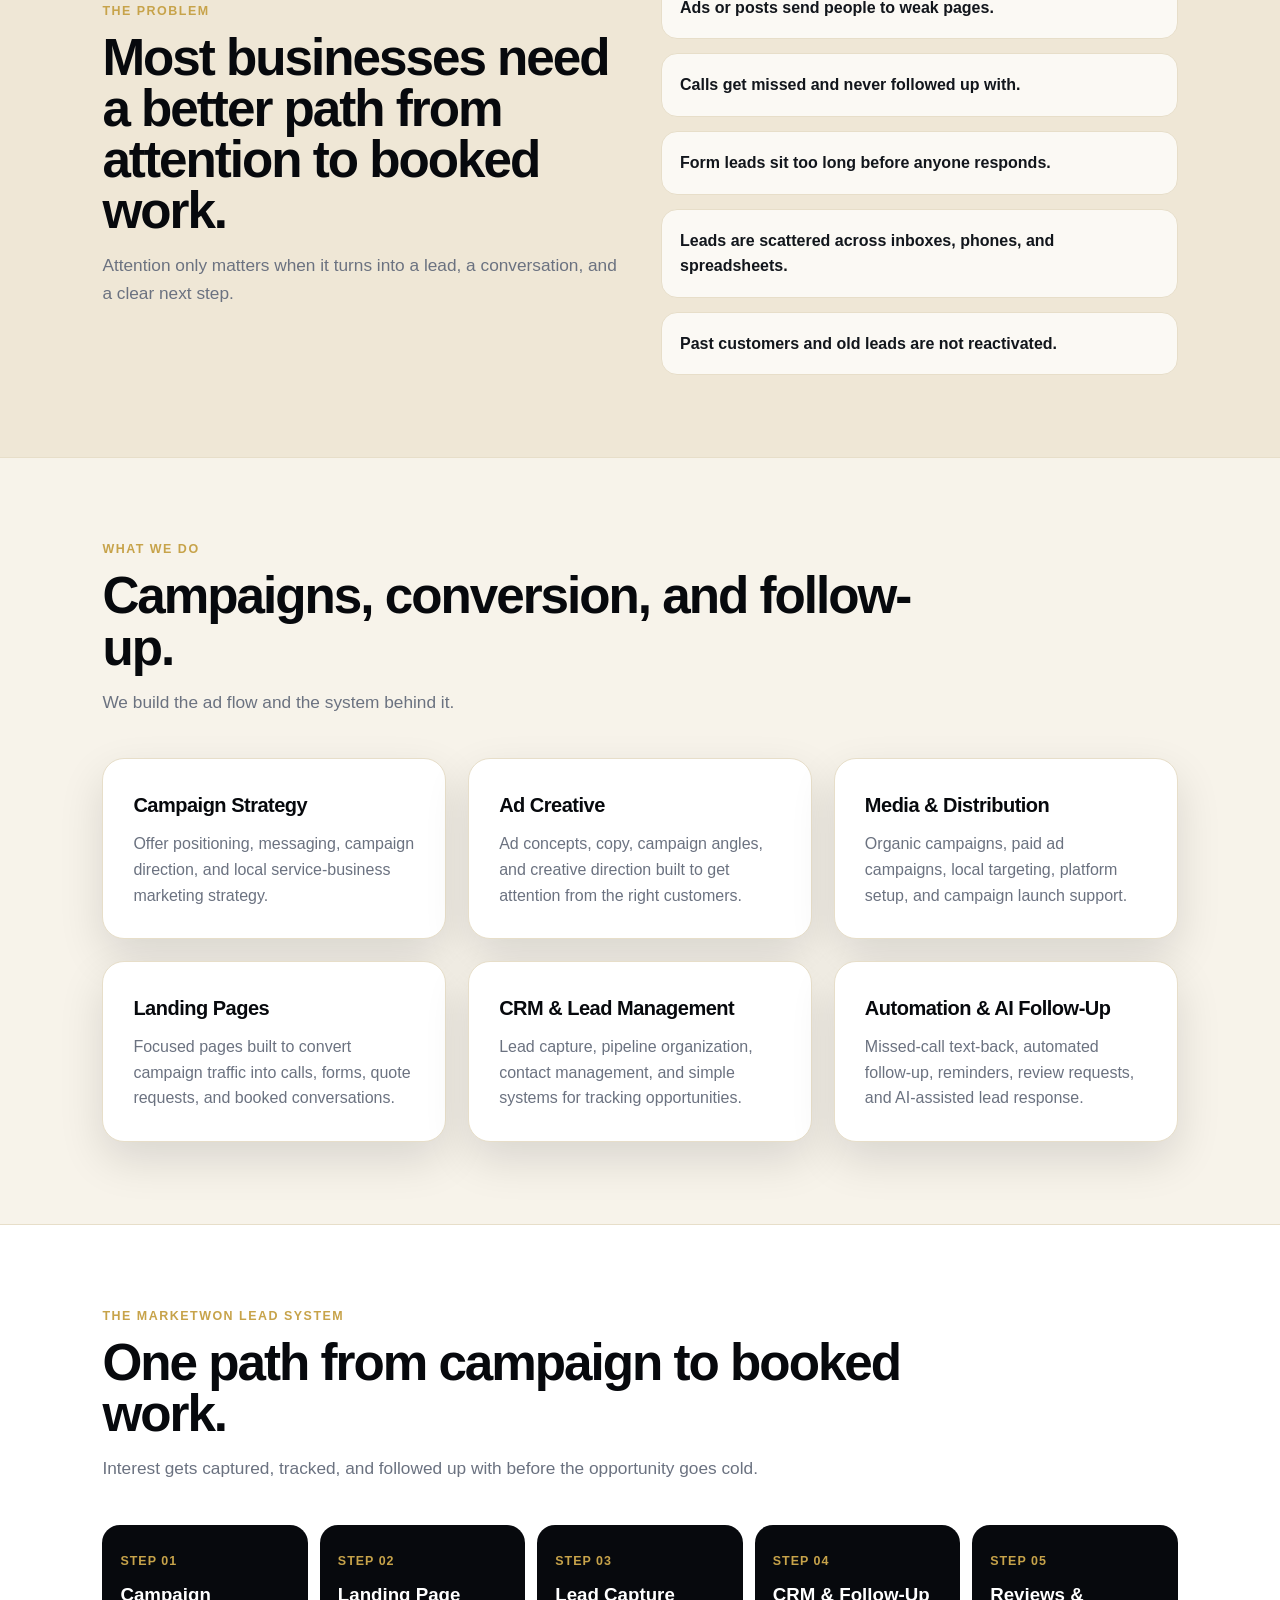
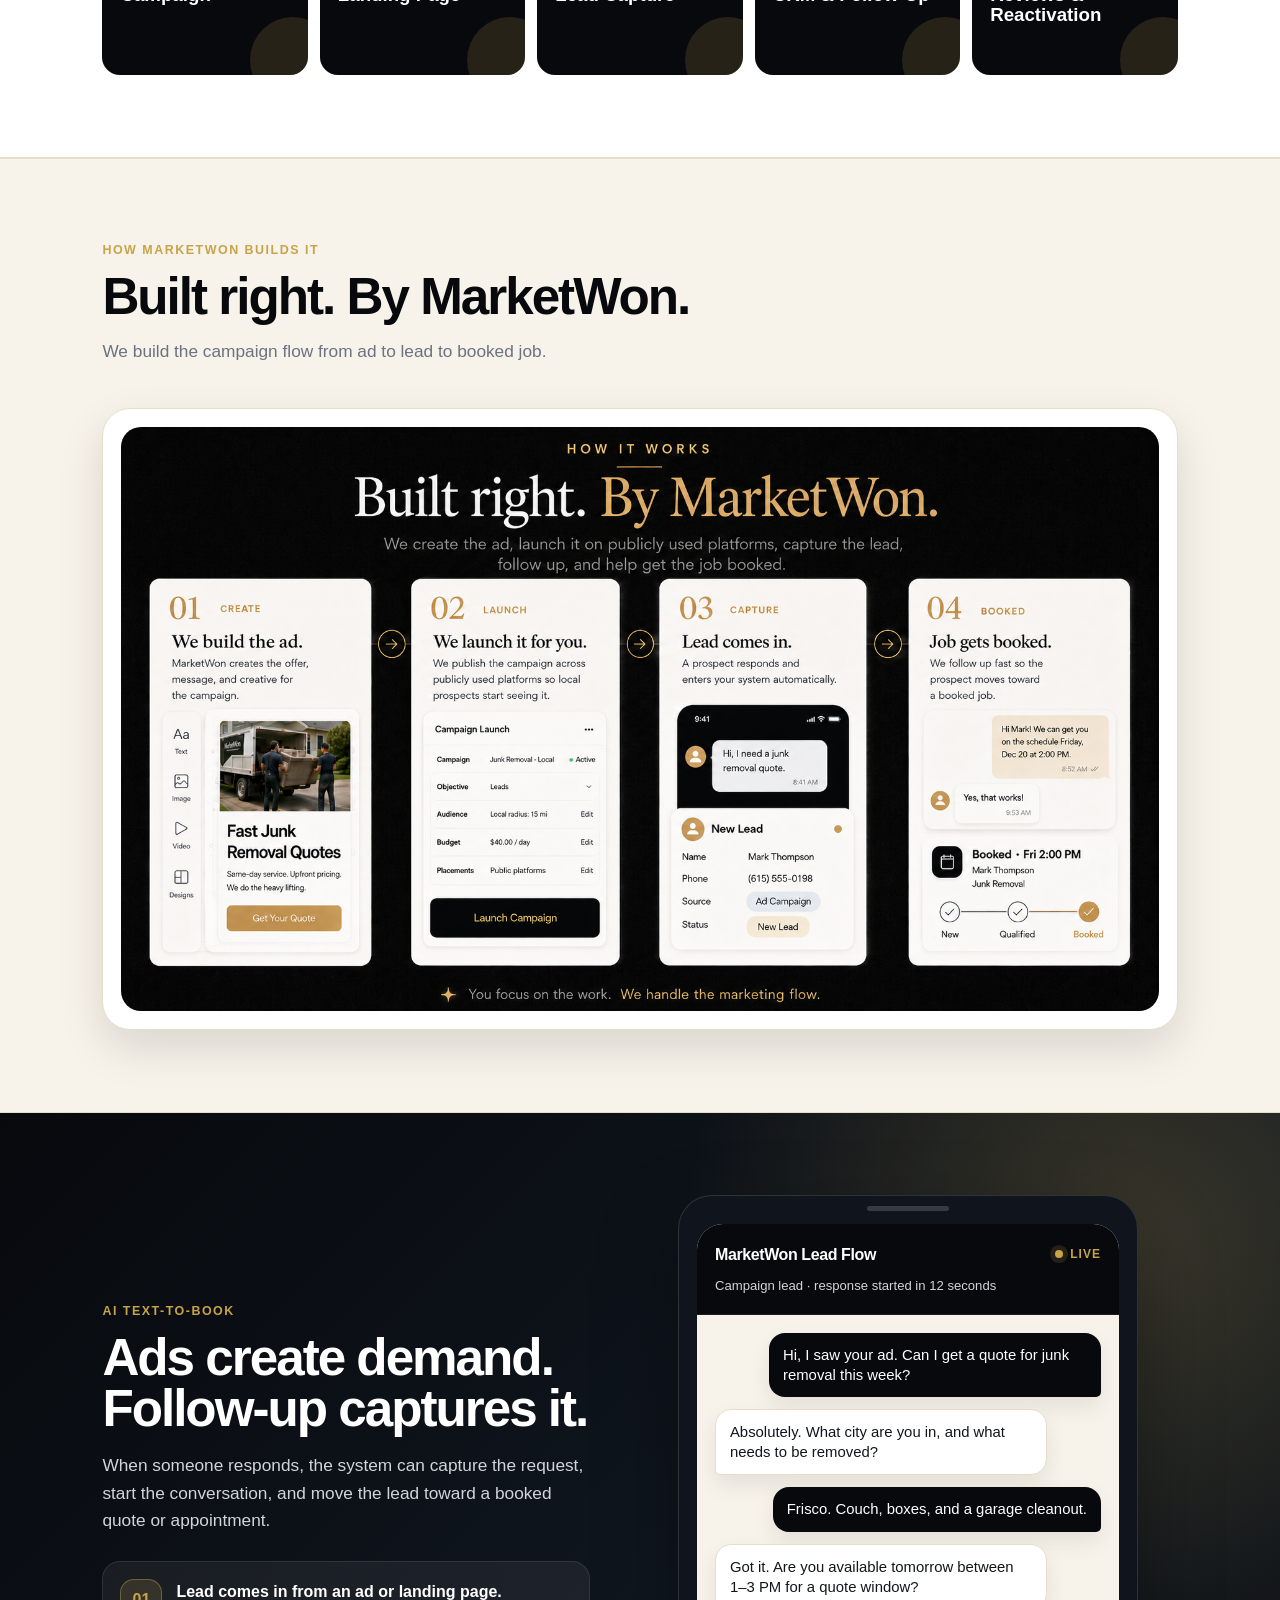
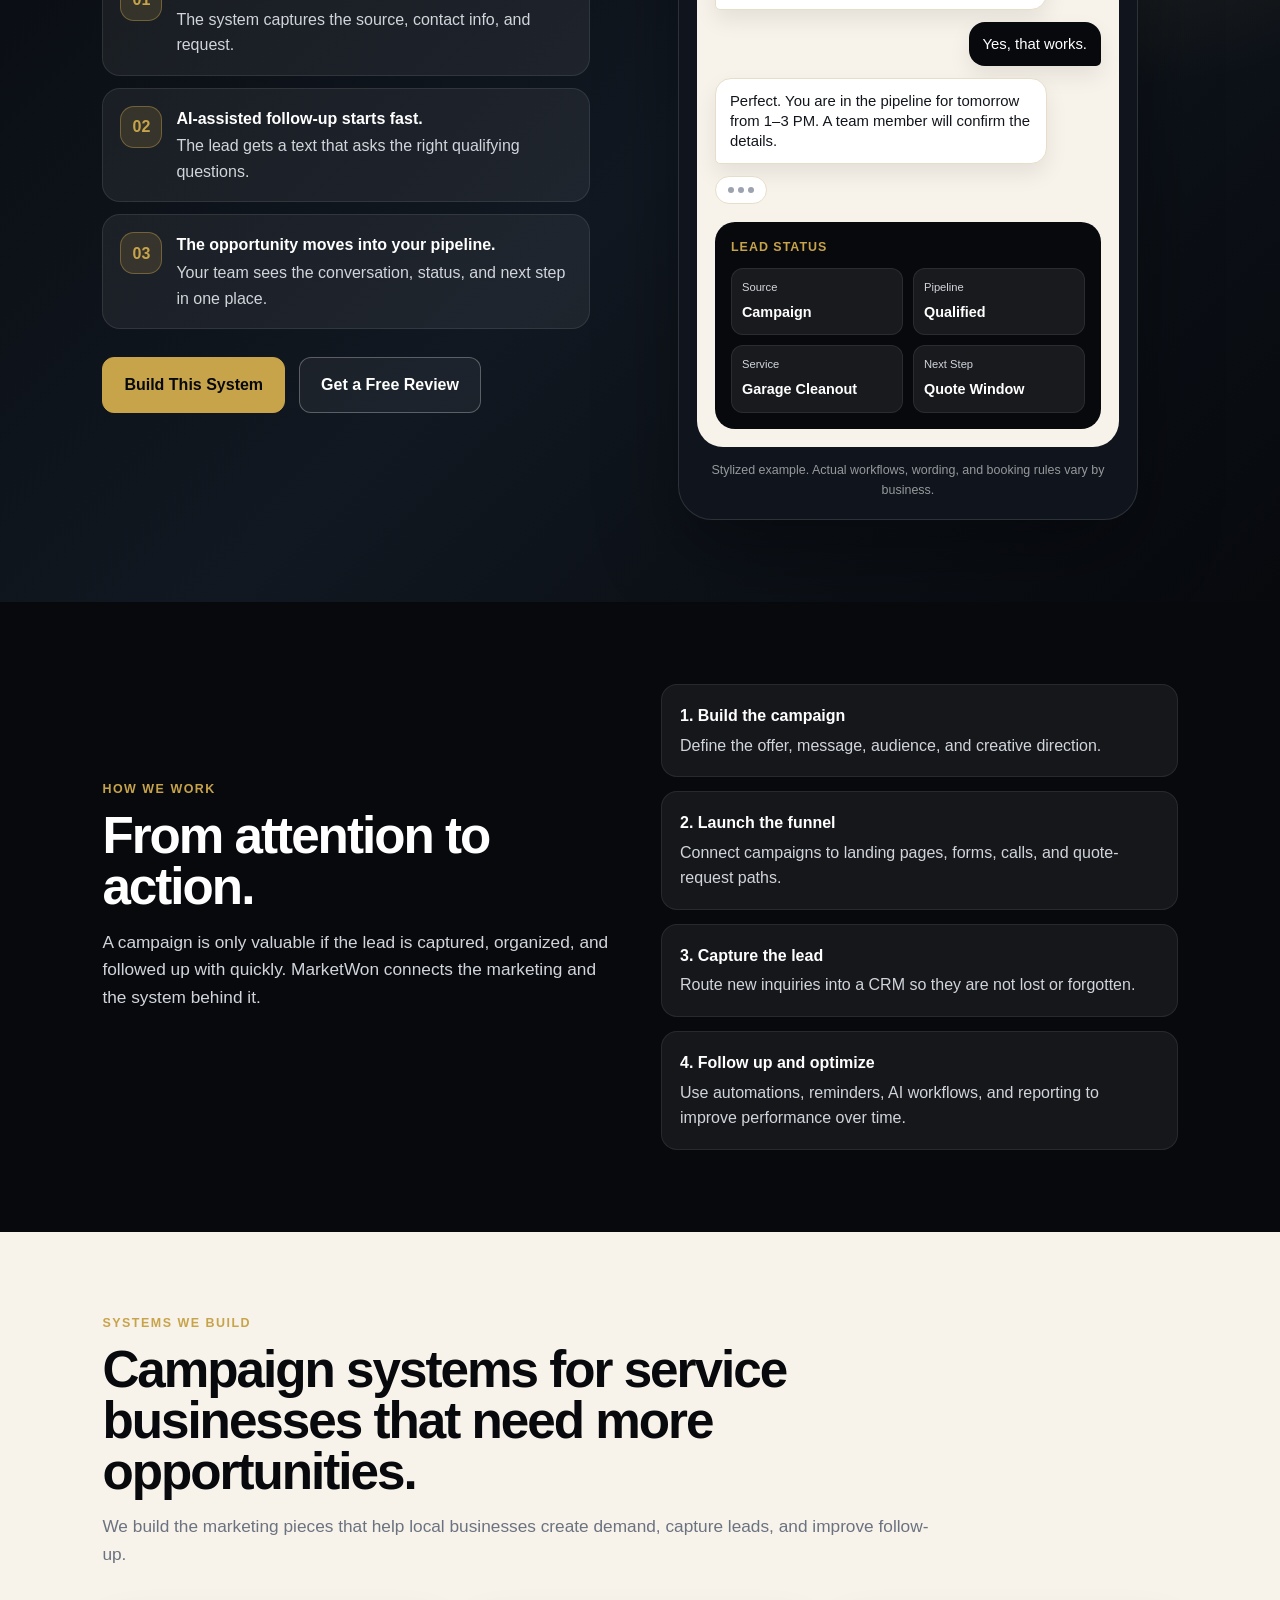
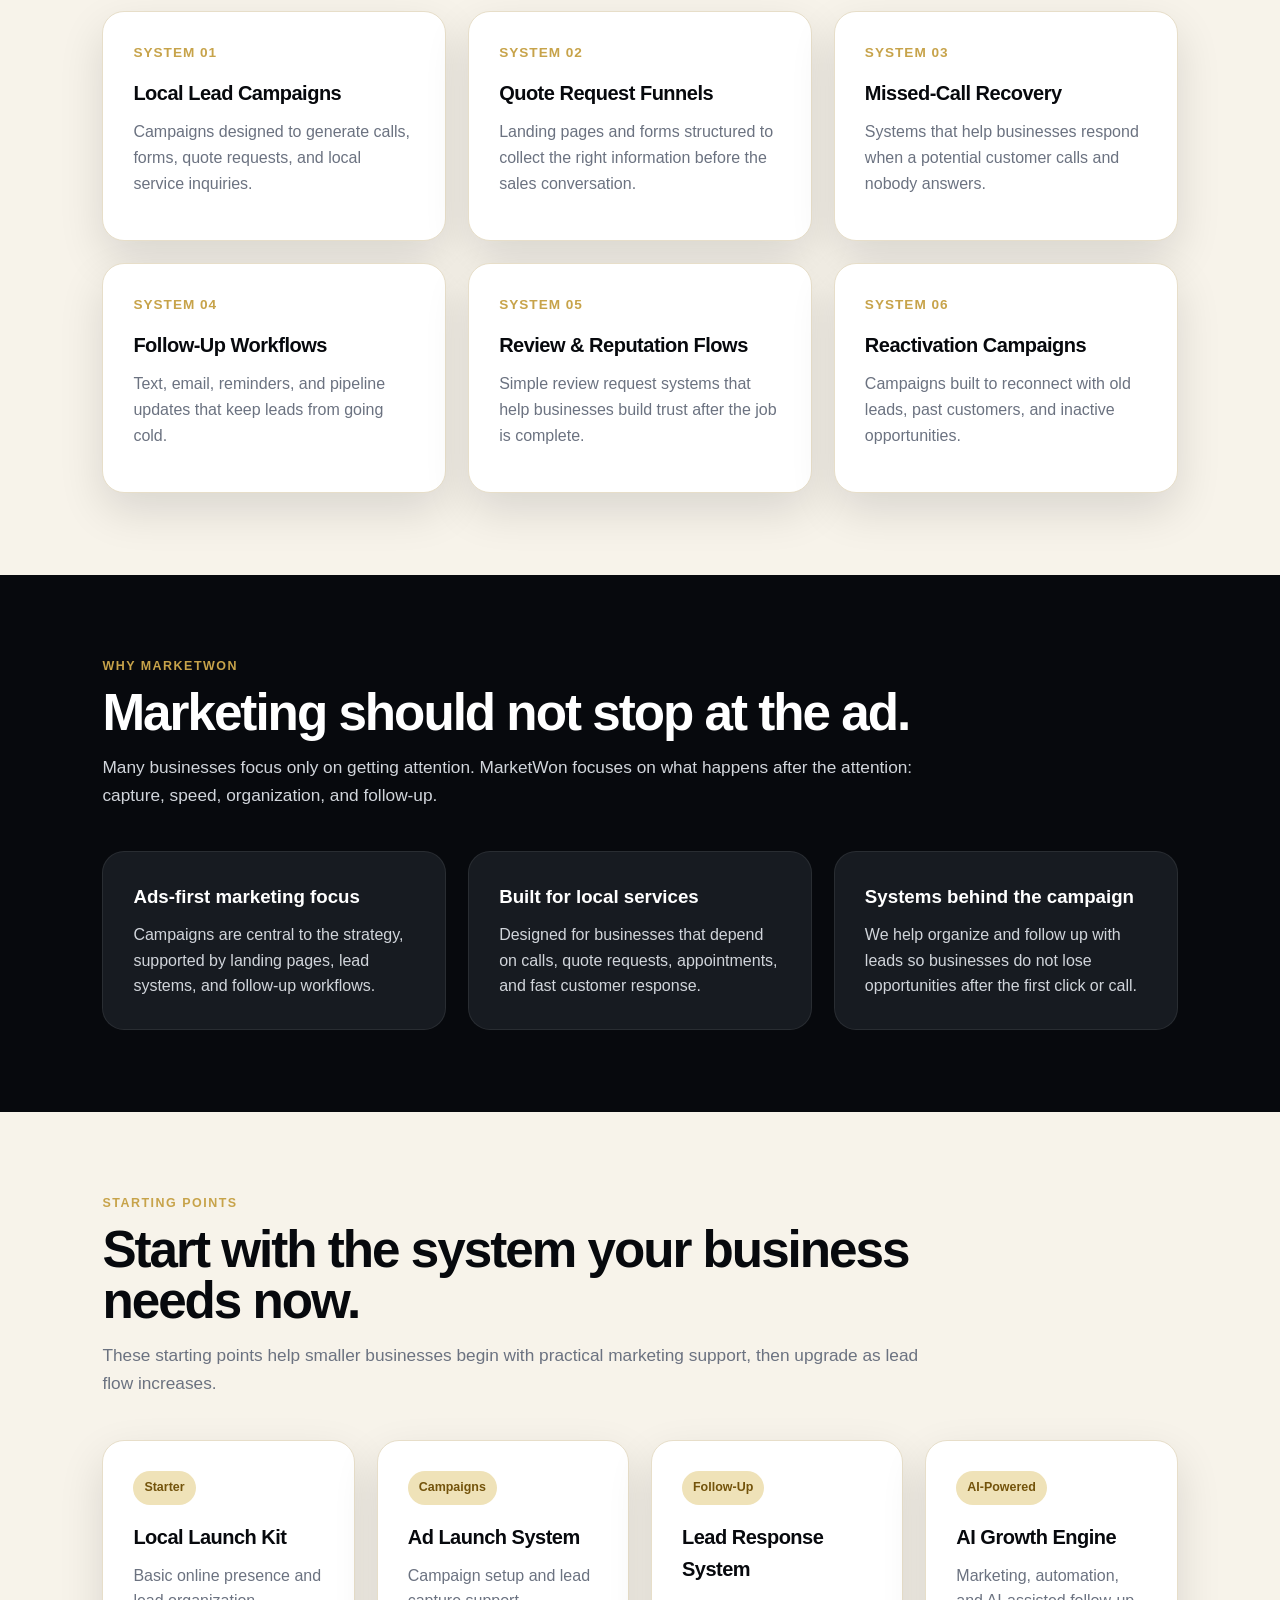
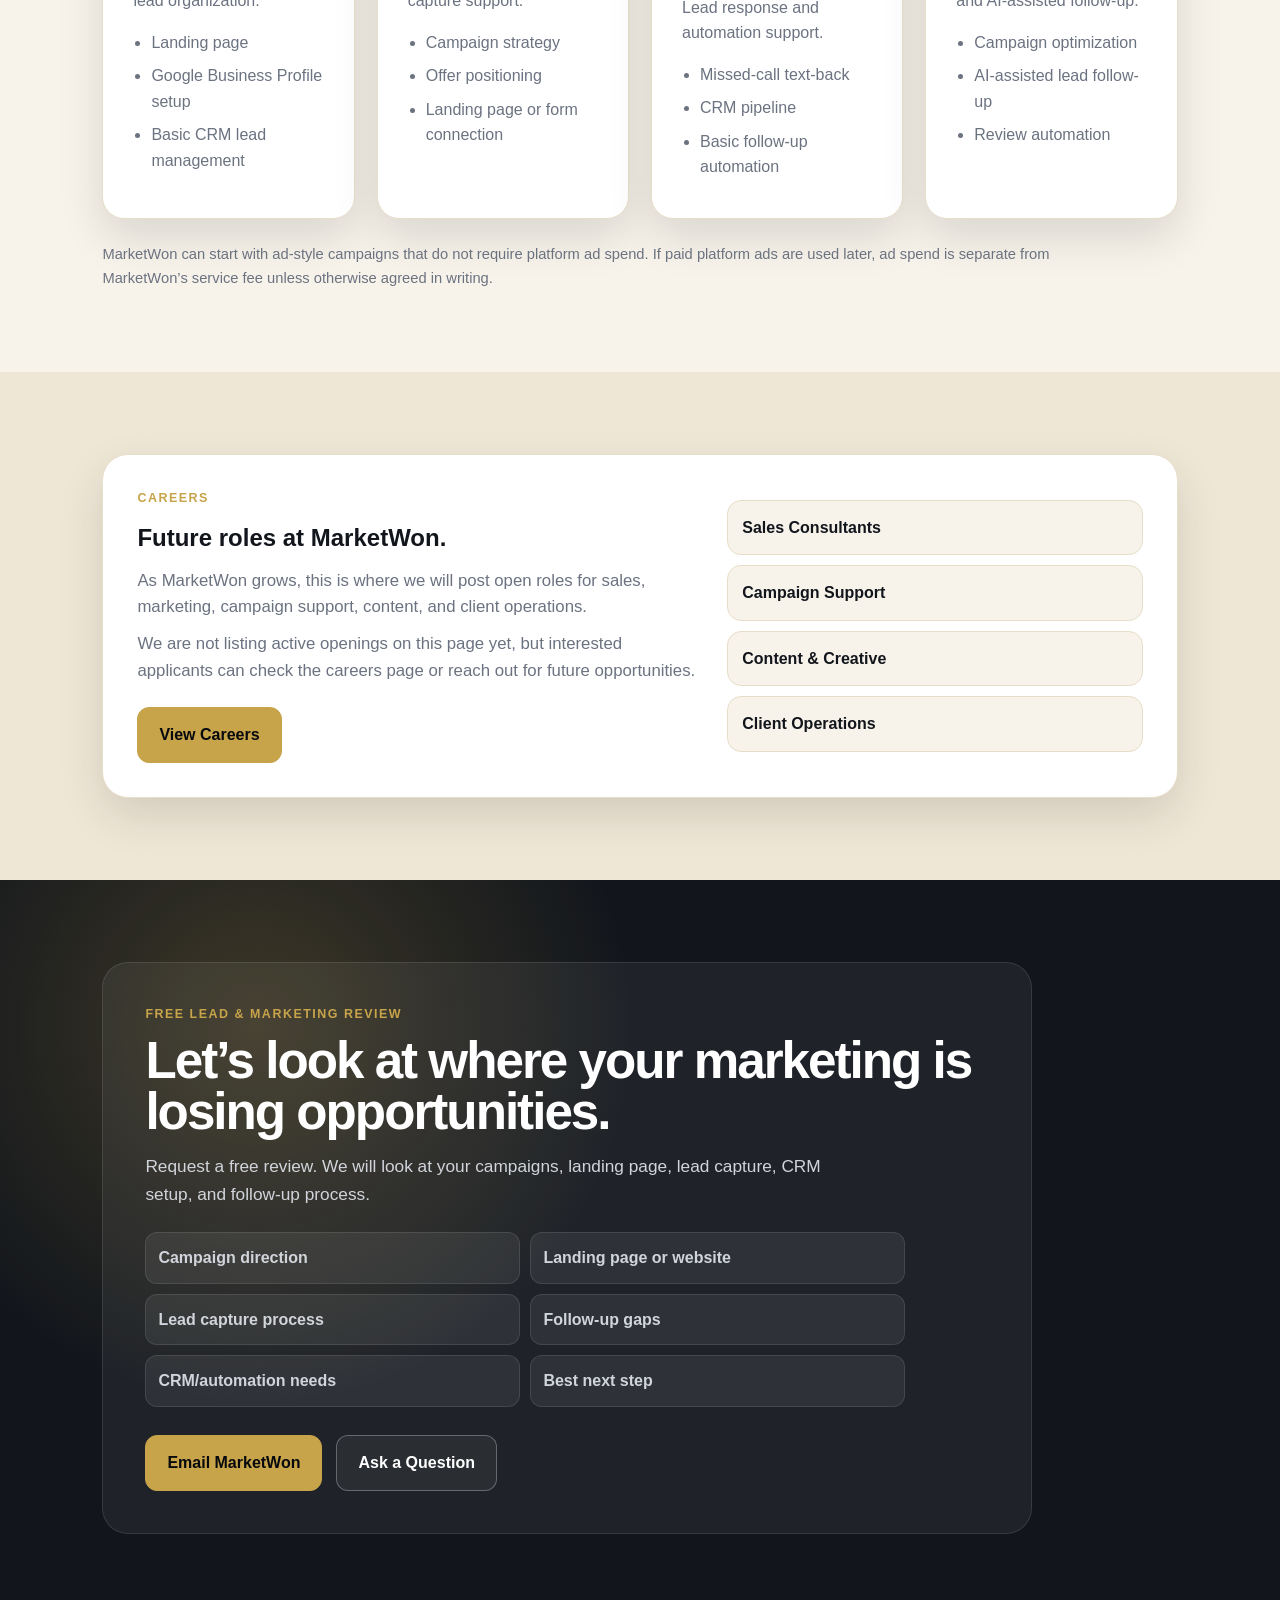
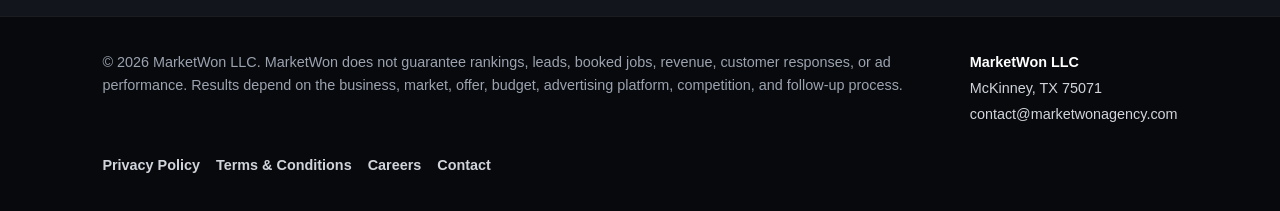
==== commit 0cf07944: "Update footer contact information Removed phone number from contact information." ====
--- a/index.html
+++ b/index.html
@@ -2230,7 +2230,7 @@
     <div class="footer-contact" aria-label="Business contact information" style="color: #D1D5DB; font-size: 0.9rem; line-height: 1.55;">
       <p style="margin: 0 0 4px;"><strong style="color: #FFFFFF;">MarketWon LLC</strong></p>
       <p style="margin: 0 0 4px;">McKinney, TX 75071</p>
-      <p style="margin: 0;">contact@marketwonagency.com · (469) 617-2237</p>
+      <p style="margin: 0;">contact@marketwonagency.com</p>
     </div>
 
     <div class="footer-links" aria-label="Footer links">
